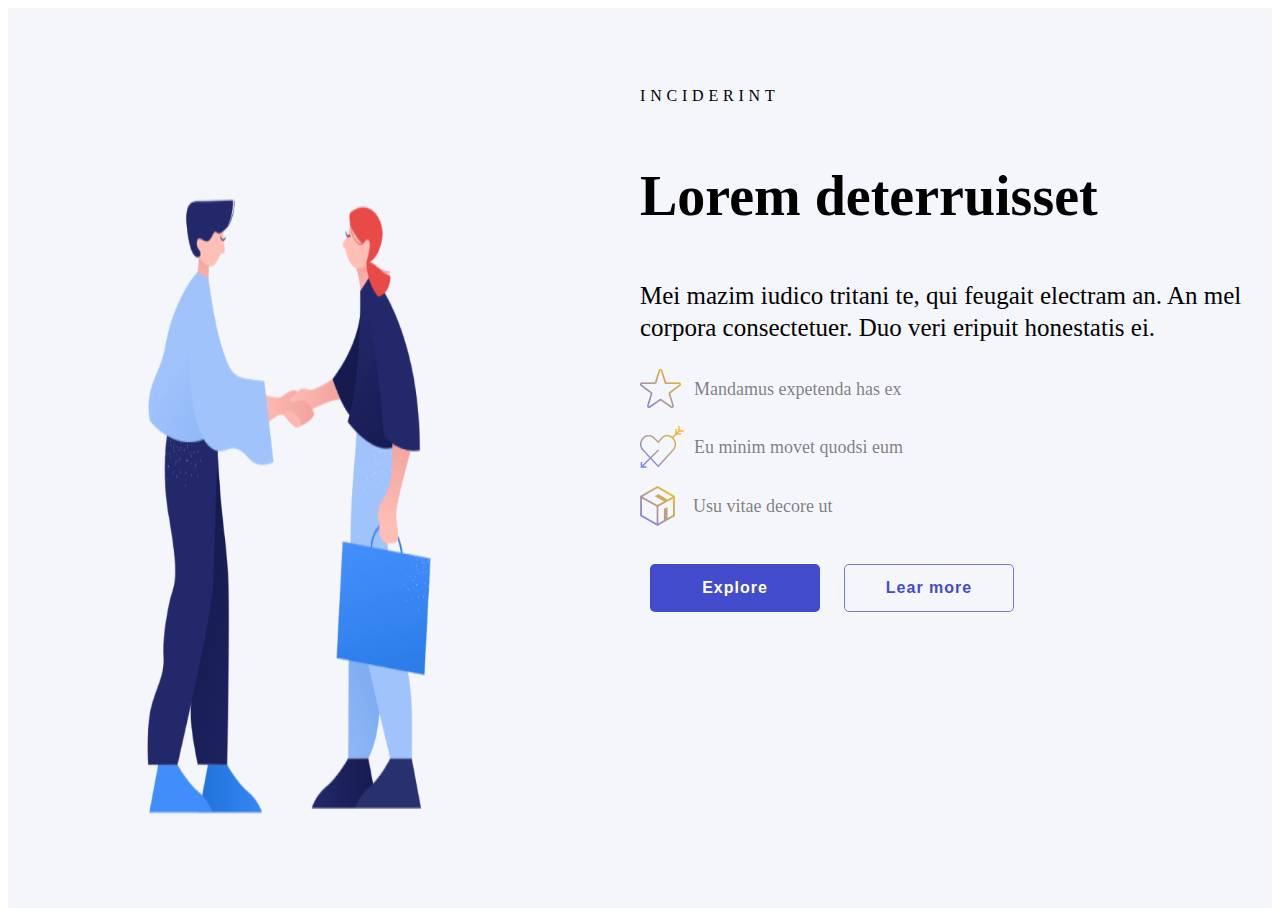
==== FIGMA/index.html @ 644adfbb "one" ====
<!DOCTYPE html>
<html lang="en">

<head>
  <meta charset="UTF-8">
  <meta name="viewport" content="width=device-width, initial-scale=1.0">
  <title>Document</title>
  <link rel="stylesheet" href="style.css">
</head>

<body>
  <div class="inci">
    <div>
         <img src="./photos/g.png" alt="">
    </div>
    <div>
      <p>INCIDERINT</p>
      <p>Lorem deterruisset</p>
      <p>Mei mazim iudico tritani te, qui feugait electram an. An mel corpora consectetuer. Duo veri eripuit honestatis ei.</p>
      <p ><img src="./photos/star.png" alt="">Mandamus expetenda has ex</p>
      <p><img src="./photos/heart.png" alt="">Eu minim movet quodsi eum</p>
      <p><img src="./photos/box.png" alt="">Usu vitae decore ut</p>
      <div>
        <button>Explore</button>
        <button>Lear more</button>
      </div>
    </div>
  </div>
</body>

</html>
---- FIGMA/style.css ----
.inci {
  background-color: rgb(245, 246, 252);
  display: flex;
  flex-direction: row;
}
.inci div:nth-child(1) {
  width: 100%;
  max-width: 900px;
  height: 100vh;
  grid-area: b1;
}
.inci div:nth-child(1) img {
  width: 100%;
  height: 100%;
}
.inci div:nth-child(2) {
  grid-area: b2;
  width: 100%;
  margin-top: 60px;
}
.inci div:nth-child(2) p:nth-child(1) {
  font-family: DM Sans;
  font-size: 16px;
  font-weight: 400;
  line-height: 24px;
  letter-spacing: 0.3em;
  text-align: left;
}
.inci div:nth-child(2) p:nth-child(2) {
  font-family: DM Serif Display;
  font-size: 56px;
  font-weight: 550;
  line-height: 64px;
  letter-spacing: 0px;
  text-align: left;
  max-width: 460px;
  height: 60px;
  white-space: nowrap;
  overflow: hidden;
}
.inci div:nth-child(2) p:nth-child(3) {
  font-family: DM Sans;
  font-size: 25px;
  font-weight: 450;
  line-height: 32px;
  letter-spacing: 0px;
  text-align: left;
  max-width: 620px;
  height: fit-content;
  top: 2105px;
  left: 735px;
}
.inci div:nth-child(2) p:nth-child(4) {
  font-family: DM Sans;
  font-size: 18px;
  font-weight: 400;
  line-height: 24px;
  letter-spacing: 0px;
  text-align: left;
  color: rgba(0, 0, 0, 0.5);
  display: flex;
  align-items: center;
}
.inci div:nth-child(2) p:nth-child(4) img {
  margin-right: 13px;
}
.inci div:nth-child(2) p:nth-child(5) {
  font-family: DM Sans;
  font-size: 18px;
  font-weight: 400;
  line-height: 24px;
  letter-spacing: 0px;
  text-align: left;
  color: rgba(0, 0, 0, 0.5);
  display: flex;
  align-items: center;
}
.inci div:nth-child(2) p:nth-child(5) img {
  margin-right: 10px;
}
.inci div:nth-child(2) p:nth-child(6) {
  font-family: DM Sans;
  font-size: 18px;
  font-weight: 400;
  line-height: 24px;
  letter-spacing: 0px;
  text-align: left;
  color: rgba(0, 0, 0, 0.5);
  display: flex;
  align-items: center;
}
.inci div:nth-child(2) p:nth-child(6) img {
  margin-right: 18px;
}
.inci div:nth-child(2) div {
  white-space: nowrap;
}
.inci div:nth-child(2) div button {
  width: 170px;
  height: 48px;
  font-size: medium;
  margin: 0 10px; /* Add some spacing between buttons */
}
.inci div:nth-child(2) div button:nth-child(1) {
  background-color: rgb(67, 76, 204);
  color: white;
  font-weight: bold;
  letter-spacing: 1px;
  border-radius: 5px;
  border: none;
  margin-top: 20px;
}
.inci div:nth-child(2) div button:nth-child(2) {
  color: rgb(67, 76, 204);
  border-radius: 5px;
  border: 1px solid rgb(119, 119, 236);
  margin-top: 20px;
  font-weight: bold;
  letter-spacing: 1px;
  border-radius: 5px;
  background-color: rgb(245, 246, 252);
}
@media all and (max-width: 740px) {
  .inci {
    flex-direction: column;
  }
  .inci div:nth-child(2) {
    width: 100%;
    margin-left: auto;
    margin-right: auto;
  }
  .inci div:nth-child(2) p:nth-child(2) {
    font-size: 30px;
    width: 100px;
    height: auto;
    overflow: visible;
    font-family: DM Serif Display;
    font-family: DM Serif Display;
    font-size: 40px;
    font-weight: 550;
    line-height: 48px;
    letter-spacing: 0px;
    text-align: left;
  }
  .inci div:nth-child(2) div button {
    font-size: 14px;
  }
  .inci div:nth-child(2) div button:nth-child(1), .inci div:nth-child(2) div button:nth-child(2) {
    width: 120px;
  }
}

/*# sourceMappingURL=style.css.map */
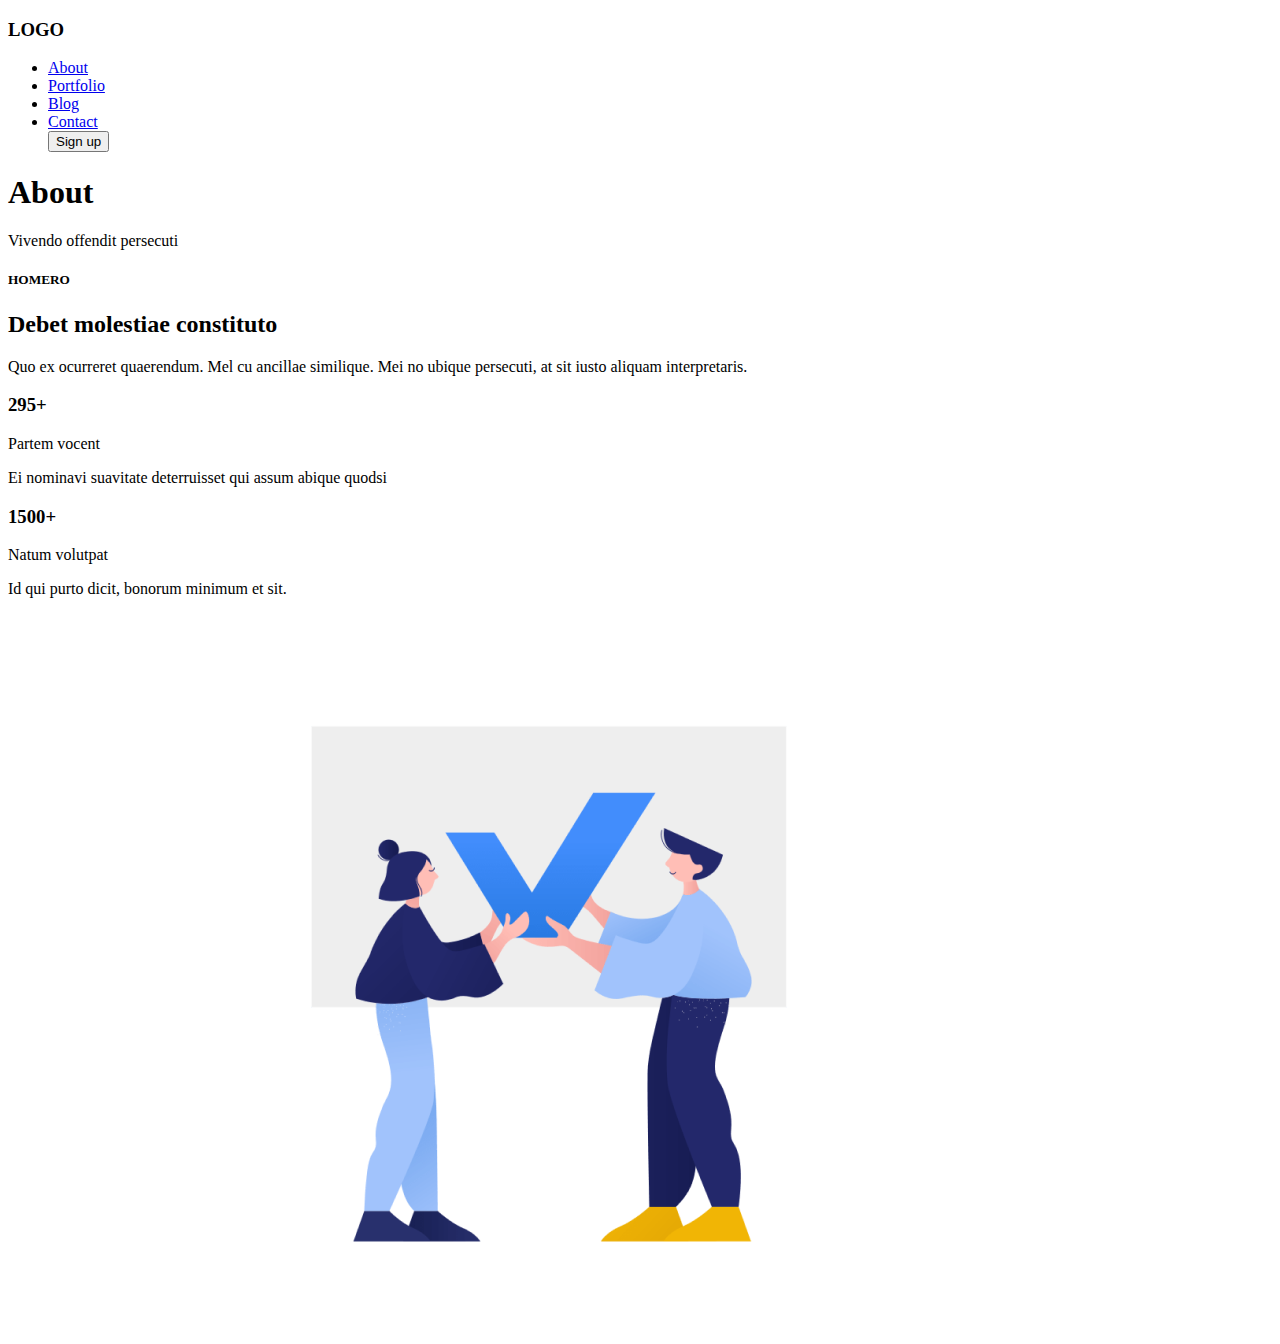
==== commit a5f367ca: "Merge branch 'main' into saurav" ====
--- a/FIGMA/index.html
+++ b/FIGMA/index.html
@@ -1,31 +1,64 @@
 <!DOCTYPE html>
 <html lang="en">
+<head>
+    <meta charset="UTF-8">
+    <meta name="viewport" content="width=device-width, initial-scale=1.0">
+    <link rel="stylesheet" href="style.css">
+    <title>Figma</title>
+</head>
+<body>
+    <header>
+        <nav>
+            <h3>LOGO</h3>
+            <ul>
+                <li><a href="#">About</a></li>
+                <li><a href="#">Portfolio</a></li>
+                <li><a href="#">Blog</a></li>
+                <li><a href="#">Contact</a></li>
+                <button>Sign up</button>
+            </ul>
+        </nav>
+        <div class="about">
+            <h1>About</h1>
+            <p>Vivendo offendit persecuti</p>
+        </div>
+    </header>
 
-<head>
-  <meta charset="UTF-8">
-  <meta name="viewport" content="width=device-width, initial-scale=1.0">
-  <title>Document</title>
-  <link rel="stylesheet" href="style.css">
-</head>
 
-<body>
-  <div class="inci">
-    <div>
-         <img src="./photos/g.png" alt="">
+    <div class="homero">
+        <div class="divone">
+            <h5>HOMERO</h5>
+            <h2>Debet molestiae 
+                constituto </h2>
+            <div>
+                <p>Quo ex ocurreret quaerendum. Mel cu ancillae similique. Mei no ubique persecuti, at sit iusto aliquam interpretaris.</p>
+            </div>
+                
+            <div class="partem">
+                <div>
+                    <h3>295+</h3>
+                    <p>Partem vocent</p>
+                    <p>Ei nominavi suavitate deterruisset 
+                        qui assum abique quodsi</p>
+                </div>
+    
+                <div>
+                    <h3>1500+</h3>
+                    <p>Natum volutpat</p>
+                    <p>Id qui purto dicit, bonorum 
+                        minimum et sit.</p>
+                </div>
+            </div>
+            
+            
+        </div>
+
+
+        <div class="divtwo">
+            <img src="pic1.png" alt="share thoughts img">
+        </div>
     </div>
-    <div>
-      <p>INCIDERINT</p>
-      <p>Lorem deterruisset</p>
-      <p>Mei mazim iudico tritani te, qui feugait electram an. An mel corpora consectetuer. Duo veri eripuit honestatis ei.</p>
-      <p ><img src="./photos/star.png" alt="">Mandamus expetenda has ex</p>
-      <p><img src="./photos/heart.png" alt="">Eu minim movet quodsi eum</p>
-      <p><img src="./photos/box.png" alt="">Usu vitae decore ut</p>
-      <div>
-        <button>Explore</button>
-        <button>Lear more</button>
-      </div>
-    </div>
-  </div>
+
+    
 </body>
-
 </html>--- a/FIGMA/style.css
+++ b/FIGMA/style.css
@@ -99,7 +99,11 @@
   width: 170px;
   height: 48px;
   font-size: medium;
-  margin: 0 10px; /* Add some spacing between buttons */
+  margin: 0 10px;
+  cursor: pointer;
+}
+.inci div:nth-child(2) div button:hover {
+  background-color: gray;
 }
 .inci div:nth-child(2) div button:nth-child(1) {
   background-color: rgb(67, 76, 204);
@@ -119,6 +123,11 @@
   letter-spacing: 1px;
   border-radius: 5px;
   background-color: rgb(245, 246, 252);
+  transition: background-color 0.5s, transition 0.9s;
+}
+.inci div:nth-child(2) div button:hover {
+  background-color: rgb(206, 204, 204);
+  transform: scale(1.06);
 }
 @media all and (max-width: 740px) {
   .inci {
@@ -150,4 +159,140 @@
   }
 }
 
+.simili {
+  width: 100%;
+  height: auto;
+  margin: auto;
+  display: grid;
+  justify-content: space-evenly;
+  background-color: rgb(67, 76, 204);
+  grid-template-areas: ". b1 b1 ." "b2 b3 b4 b5";
+}
+.simili div:nth-child(1) {
+  margin-top: 20px;
+  grid-area: b1;
+  margin-bottom: 40px;
+}
+.simili div:nth-child(1) p:nth-child(1) {
+  font-family: DM Serif Display;
+  font-size: 56px;
+  font-weight: 600;
+  line-height: 64px;
+  letter-spacing: 0px;
+  text-align: center;
+  color: rgb(255, 255, 255);
+}
+.simili div:nth-child(1) p:nth-child(2) {
+  font-family: DM Sans;
+  font-size: 20px;
+  font-weight: 400;
+  line-height: 32px;
+  letter-spacing: 0px;
+  text-align: center;
+  color: rgb(255, 255, 255);
+}
+.simili div:nth-child(2) {
+  grid-area: b2;
+  margin-left: 60px;
+  margin-top: 30px;
+  margin-bottom: 40px;
+}
+.simili div:nth-child(2) p:nth-child(1) {
+  font-family: DM Serif Display;
+  font-size: 72px;
+  font-weight: 600;
+  line-height: 80px;
+  letter-spacing: 0px;
+  margin: 0px;
+  color: rgb(255, 255, 255);
+}
+.simili div:nth-child(2) p:nth-child(2) {
+  font-family: DM Sans;
+  font-size: 17px;
+  font-weight: 400;
+  line-height: 24px;
+  letter-spacing: 0px;
+  margin: 0px;
+  color: rgba(255, 255, 255, 0.5);
+}
+.simili div:nth-child(3) {
+  grid-area: b3;
+  margin-left: 60px;
+  margin-top: 30px;
+}
+.simili div:nth-child(3) p:nth-child(1) {
+  font-family: DM Serif Display;
+  font-size: 72px;
+  font-weight: 600;
+  line-height: 80px;
+  letter-spacing: 0px;
+  margin: 0px;
+  color: rgb(255, 255, 255);
+}
+.simili div:nth-child(3) p:nth-child(2) {
+  font-family: DM Sans;
+  font-size: 17px;
+  font-weight: 400;
+  line-height: 24px;
+  letter-spacing: 0px;
+  margin: 0px;
+  color: rgba(255, 255, 255, 0.5);
+}
+.simili div:nth-child(4) {
+  grid-area: b4;
+  margin-top: 30px;
+}
+.simili div:nth-child(4) p:nth-child(1) {
+  font-family: DM Serif Display;
+  font-size: 72px;
+  font-weight: 600;
+  line-height: 80px;
+  letter-spacing: 0px;
+  margin: 0px;
+  color: rgb(255, 255, 255);
+}
+.simili div:nth-child(4) p:nth-child(2) {
+  font-family: DM Sans;
+  font-size: 17px;
+  font-weight: 400;
+  line-height: 24px;
+  letter-spacing: 0px;
+  margin: 0px;
+  color: rgba(255, 255, 255, 0.5);
+}
+.simili div:nth-child(5) {
+  grid-area: b5;
+  margin-top: 30px;
+}
+.simili div:nth-child(5) p:nth-child(1) {
+  font-family: DM Serif Display;
+  font-size: 72px;
+  font-weight: 600;
+  line-height: 80px;
+  letter-spacing: 0px;
+  margin: 0px;
+  color: rgb(255, 255, 255);
+}
+.simili div:nth-child(5) p:nth-child(2) {
+  font-family: DM Sans;
+  font-size: 17px;
+  font-weight: 400;
+  line-height: 24px;
+  letter-spacing: 0px;
+  margin: 0px;
+  color: rgba(255, 255, 255, 0.5);
+}
+
+@media all and (max-width: 720px) {
+  .simili {
+    margin-top: 100px;
+    grid-template-areas: "b1" "b2" "b3" "b4" "b5";
+    text-align: center;
+  }
+  .simili div {
+    margin-left: 0;
+    padding: 0;
+  }
+}
+
 /*# sourceMappingURL=style.css.map */
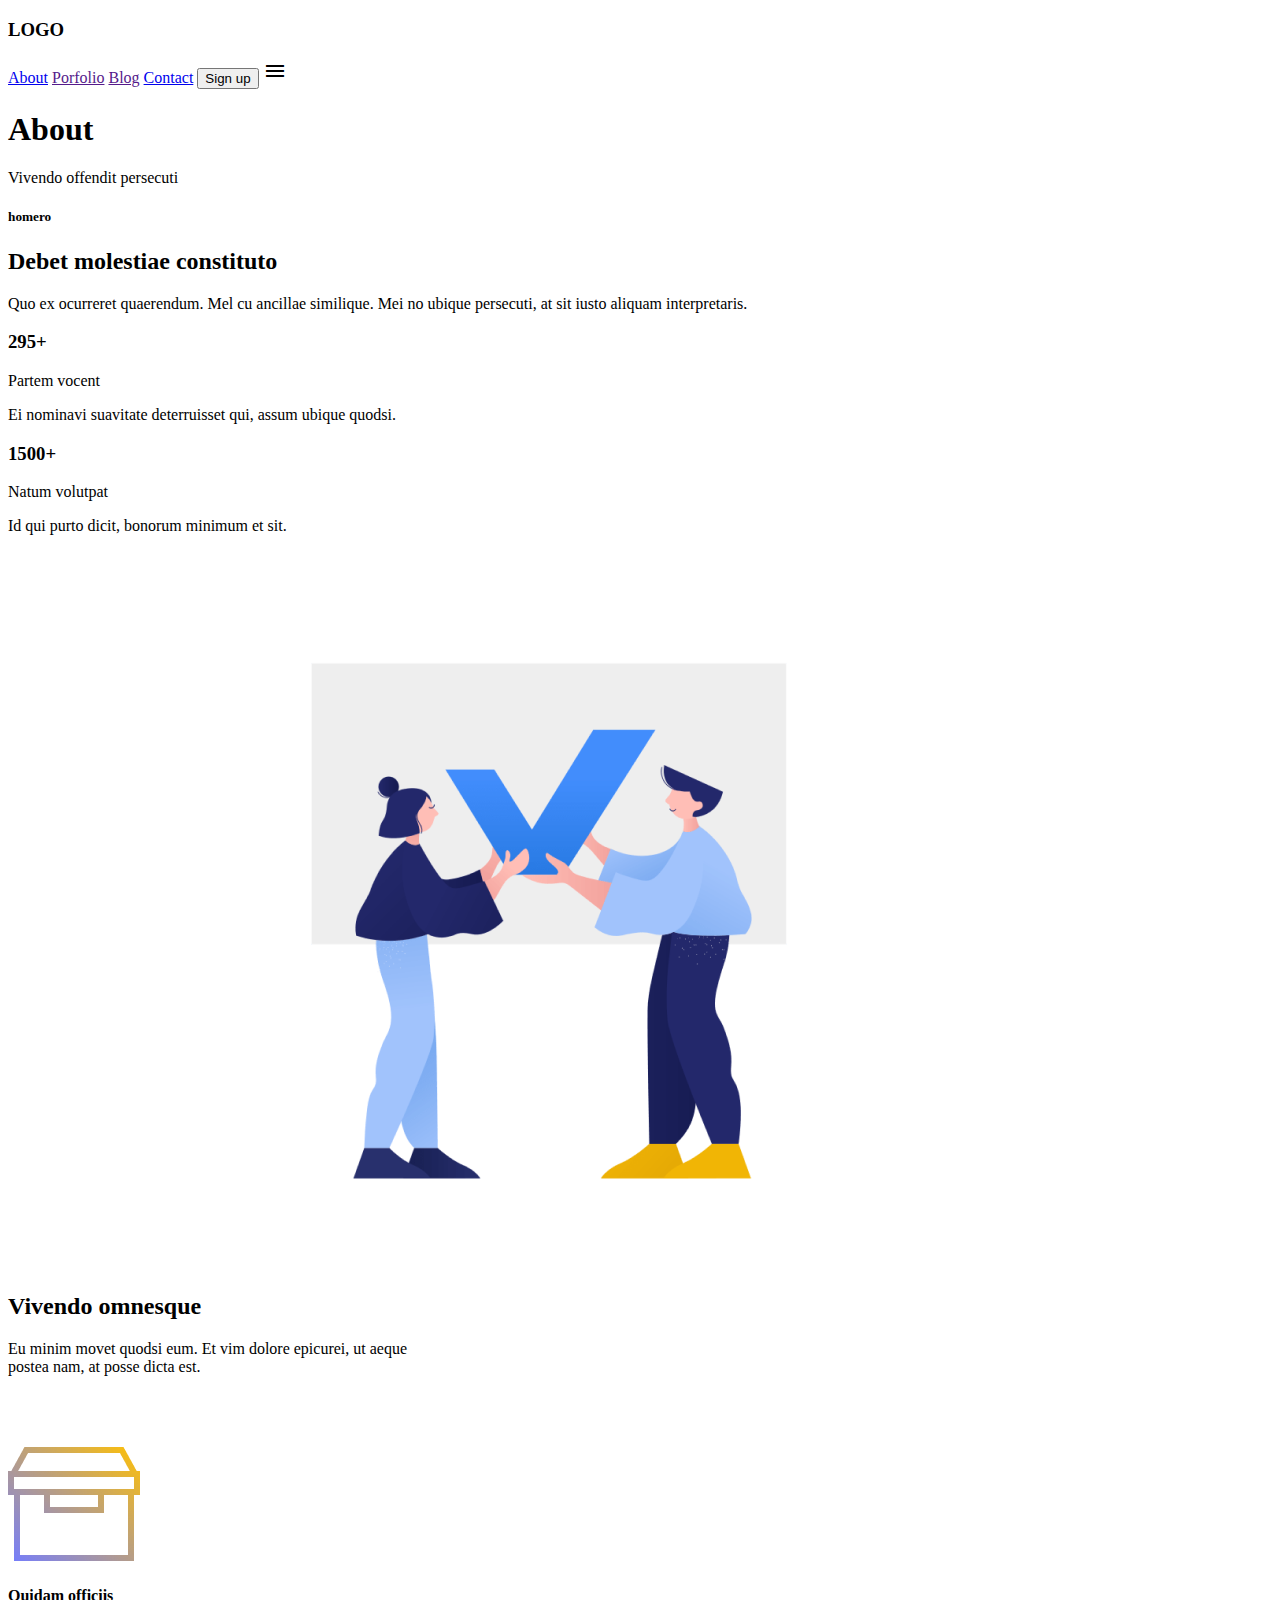
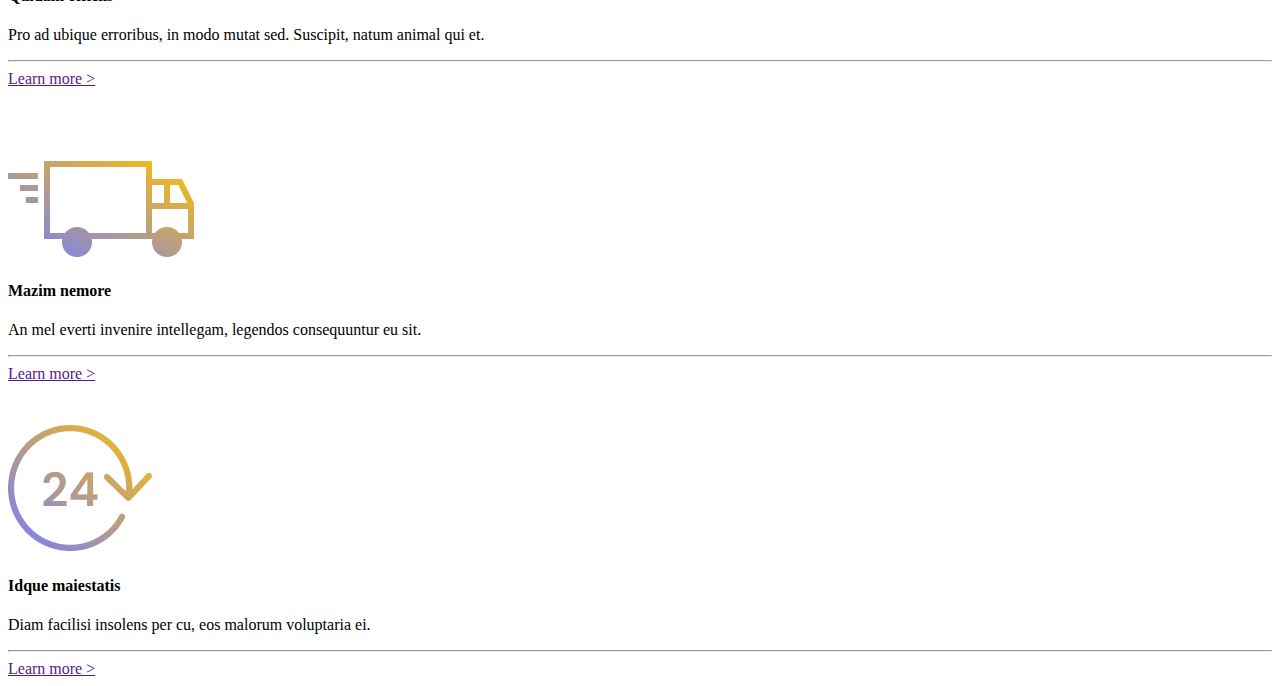
==== commit e540d6c0: "adding effects" ====
--- a/FIGMA/index.html
+++ b/FIGMA/index.html
@@ -3,62 +3,106 @@
 <head>
     <meta charset="UTF-8">
     <meta name="viewport" content="width=device-width, initial-scale=1.0">
-    <link rel="stylesheet" href="style.css">
-    <title>Figma</title>
-</head>
-<body>
-    <header>
-        <nav>
-            <h3>LOGO</h3>
-            <ul>
-                <li><a href="#">About</a></li>
-                <li><a href="#">Portfolio</a></li>
-                <li><a href="#">Blog</a></li>
-                <li><a href="#">Contact</a></li>
-                <button>Sign up</button>
-            </ul>
-        </nav>
-        <div class="about">
-            <h1>About</h1>
-            <p>Vivendo offendit persecuti</p>
-        </div>
-    </header>
+    <link rel="stylesheet" href="/Team_Digital_Galaxy/FIGMA/style/saurav/style.css">
 
 
-    <div class="homero">
-        <div class="divone">
-            <h5>HOMERO</h5>
-            <h2>Debet molestiae 
-                constituto </h2>
+    <link rel="preconnect" href="https://fonts.googleapis.com" />
+    <link rel="preconnect" href="https://fonts.gstatic.com" crossorigin />
+    <link
+      href="https://fonts.googleapis.com/css2?family=DM+Serif+Display&family=Montserrat:wght@400;500&family=Open+Sans&family=Pixelify+Sans&family=Poppins:ital@0;1&family=Roboto+Mono&display=swap"
+      rel="stylesheet"
+    />
+    <link
+      href="https://fonts.googleapis.com/css2?family=DM+Serif+Display&family=DM+Serif+Text&family=Pixelify+Sans&display=swap"
+      rel="stylesheet"
+    />
+    <link
+      href="https://fonts.googleapis.com/css2?family=DM+Sans:opsz@9..40&family=DM+Serif+Display&family=DM+Serif+Text&family=Pixelify+Sans&display=swap"
+      rel="stylesheet"
+    />
+    <link
+      href="https://fonts.googleapis.com/css2?family=Material+Symbols+Outlined:opsz,wght,FILL,GRAD@20..48,100..700,0..1,-50..200"
+      rel="stylesheet "
+    />
+    <link rel="icon" href="/Team_Digital_Galaxy/FIGMA/img/favicon2.jpg">
+    <title>TEAM DIGITAL GALAXY</title>
+</head>
+
+<body>
+    <nav>
+        <h3>LOGO</h3>
+        <div>
+          <a href="#">About</a>
+          <a href="">Porfolio</a>
+          <a href="">Blog</a>
+          <a href="./contact.html">Contact</a>
+          <button id="bttn">Sign up</button>
+          <span id="menu" class="material-symbols-outlined"> menu </span>
+        </div>
+      </nav>
+      <!-- About blue section -->
+      <div class="about">
+        <h1>About</h1>
+        <p>Vivendo offendit persecuti</p>
+      </div>
+      <!-- homero section -->
+      <div class="homero">
+        <div>
+          <h5>homero</h5>
+          <h2>Debet molestiae constituto</h2>
+          <p>
+            Quo ex ocurreret quaerendum. Mel cu ancillae similique. Mei no ubique
+            persecuti, at sit iusto aliquam interpretaris.
+          </p>
+          <div>
             <div>
-                <p>Quo ex ocurreret quaerendum. Mel cu ancillae similique. Mei no ubique persecuti, at sit iusto aliquam interpretaris.</p>
+              <h3>295+</h3>
+              <p>Partem vocent</p>
+              <p>Ei nominavi suavitate deterruisset qui, assum ubique quodsi.</p>
             </div>
-                
-            <div class="partem">
-                <div>
-                    <h3>295+</h3>
-                    <p>Partem vocent</p>
-                    <p>Ei nominavi suavitate deterruisset 
-                        qui assum abique quodsi</p>
-                </div>
-    
-                <div>
-                    <h3>1500+</h3>
-                    <p>Natum volutpat</p>
-                    <p>Id qui purto dicit, bonorum 
-                        minimum et sit.</p>
-                </div>
+            <div>
+              <h3>1500+</h3>
+              <p>Natum volutpat</p>
+              <p>Id qui purto dicit, bonorum minimum et sit.</p>
             </div>
-            
-            
+          </div>
         </div>
-
-
-        <div class="divtwo">
-            <img src="pic1.png" alt="share thoughts img">
+        <img src="./img/clip-done.png" alt="" />
+      </div>
+      <!-- Vivendo omnesque -->
+      <div class="vivendo">
+        <h2>Vivendo omnesque</h2>
+        <p>
+          Eu minim movet quodsi eum. Et vim dolore epicurei, ut aeque <br />
+          postea nam, at posse dicta est.
+        </p>
+      </div>
+      <div class="cont1">
+        <div>
+          <img style="margin-top: 55px" src="./img/Home.png" alt="" />
+          <h4>Quidam officiis</h4>
+          <p>
+            Pro ad ubique erroribus, in modo mutat sed. Suscipit, natum animal qui
+            et.
+          </p>
+          <hr />
+          <a href="">Learn more ></a>
         </div>
-    </div>
-
-    
+        <div>
+          <img style="margin-top: 73px" src="./img/truck.png" alt="" />
+          <h4>Mazim nemore</h4>
+          <p>An mel everti invenire intellegam, legendos consequuntur eu sit.</p>
+          <hr />
+          <a href="">Learn more ></a>
+        </div>
+        <div>
+          <img style="margin-top: 42px" src="./img/24.png" alt="" />
+          <h4>Idque maiestatis</h4>
+          <p>Diam facilisi insolens per cu, eos malorum voluptaria ei.</p>
+          <hr />
+          <a href="">Learn more ></a>
+        </div>
+      </div>
+      
 </body>
 </html>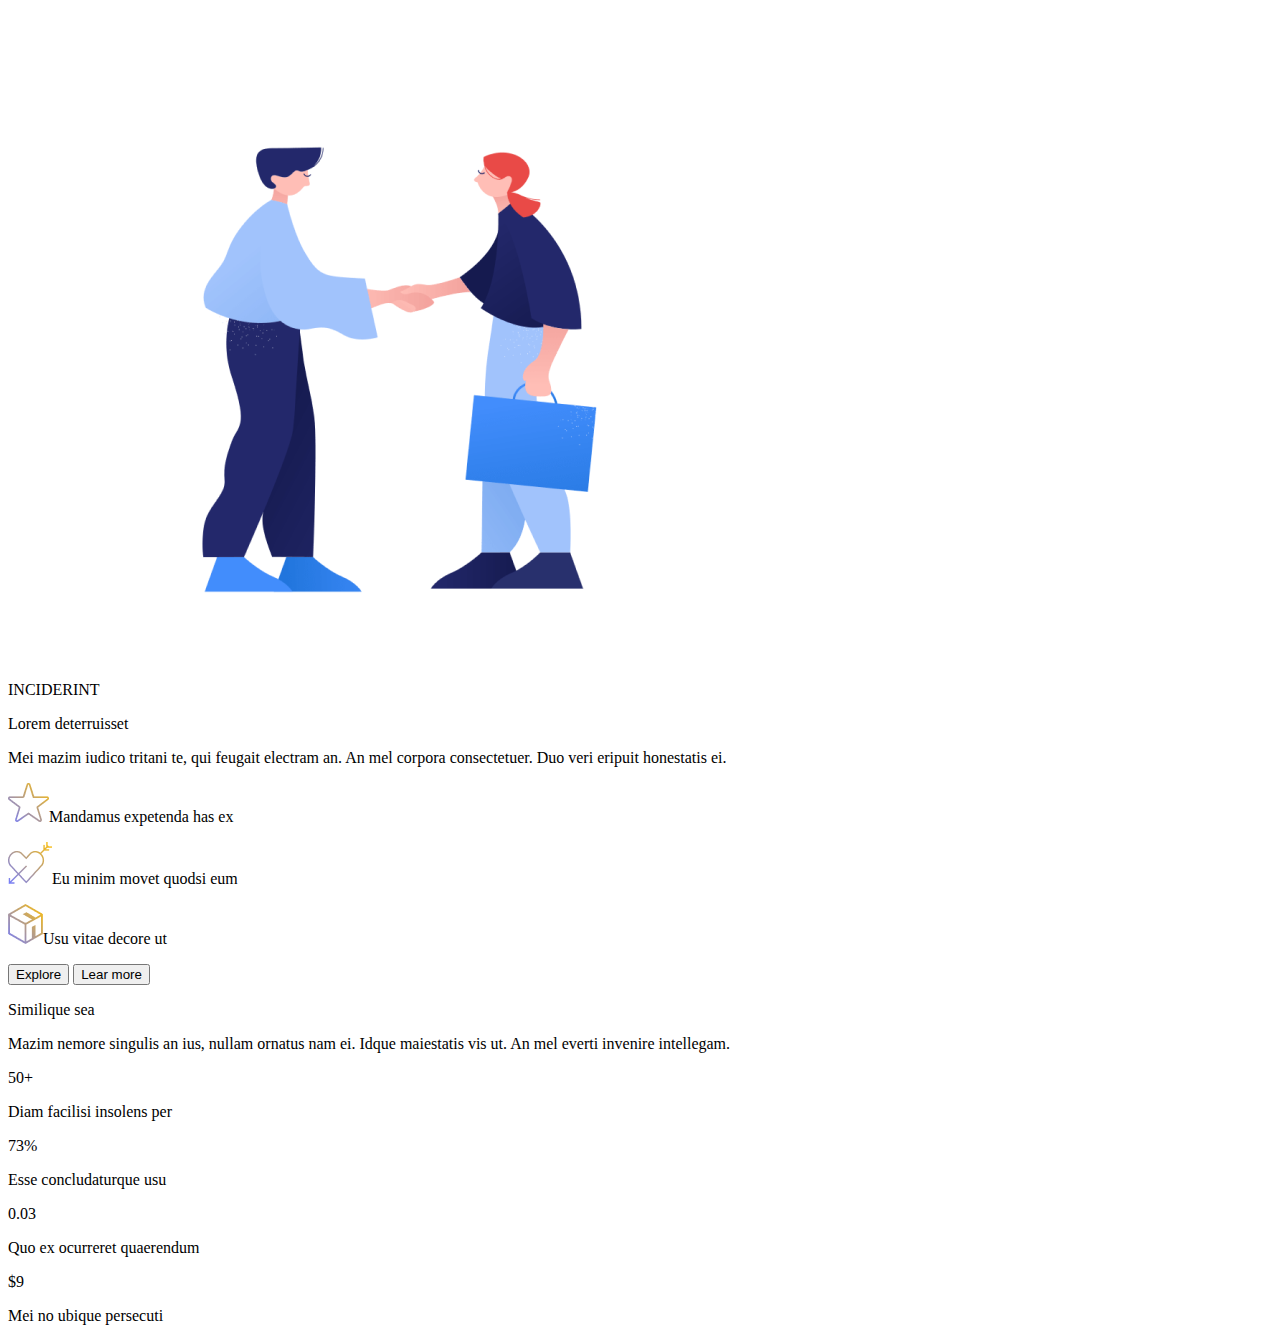
==== commit 0b5d4010: "figma" ====
--- a/FIGMA/index.html
+++ b/FIGMA/index.html
@@ -1,108 +1,55 @@
 <!DOCTYPE html>
 <html lang="en">
+
 <head>
-    <meta charset="UTF-8">
-    <meta name="viewport" content="width=device-width, initial-scale=1.0">
-    <link rel="stylesheet" href="/Team_Digital_Galaxy/FIGMA/style/saurav/style.css">
-
-
-    <link rel="preconnect" href="https://fonts.googleapis.com" />
-    <link rel="preconnect" href="https://fonts.gstatic.com" crossorigin />
-    <link
-      href="https://fonts.googleapis.com/css2?family=DM+Serif+Display&family=Montserrat:wght@400;500&family=Open+Sans&family=Pixelify+Sans&family=Poppins:ital@0;1&family=Roboto+Mono&display=swap"
-      rel="stylesheet"
-    />
-    <link
-      href="https://fonts.googleapis.com/css2?family=DM+Serif+Display&family=DM+Serif+Text&family=Pixelify+Sans&display=swap"
-      rel="stylesheet"
-    />
-    <link
-      href="https://fonts.googleapis.com/css2?family=DM+Sans:opsz@9..40&family=DM+Serif+Display&family=DM+Serif+Text&family=Pixelify+Sans&display=swap"
-      rel="stylesheet"
-    />
-    <link
-      href="https://fonts.googleapis.com/css2?family=Material+Symbols+Outlined:opsz,wght,FILL,GRAD@20..48,100..700,0..1,-50..200"
-      rel="stylesheet "
-    />
-    <link rel="icon" href="/Team_Digital_Galaxy/FIGMA/img/favicon2.jpg">
-    <title>TEAM DIGITAL GALAXY</title>
+  <meta charset="UTF-8">
+  <meta name="viewport" content="width=device-width, initial-scale=1.0">
+  <title>Document</title>
+  <link rel="stylesheet" href="/Team_Digital_Galaxy/FIGMA/style/gulshaba/style.css">
 </head>
 
 <body>
-    <nav>
-        <h3>LOGO</h3>
-        <div>
-          <a href="#">About</a>
-          <a href="">Porfolio</a>
-          <a href="">Blog</a>
-          <a href="./contact.html">Contact</a>
-          <button id="bttn">Sign up</button>
-          <span id="menu" class="material-symbols-outlined"> menu </span>
-        </div>
-      </nav>
-      <!-- About blue section -->
-      <div class="about">
-        <h1>About</h1>
-        <p>Vivendo offendit persecuti</p>
+  <div class="inci">
+    <div>
+      <img src="./photos/g.png" alt="">
+    </div>
+    <div>
+      <p>INCIDERINT</p>
+      <p>Lorem deterruisset</p>
+      <p>Mei mazim iudico tritani te, qui feugait electram an. An mel corpora consectetuer. Duo veri eripuit honestatis
+        ei.</p>
+      <p><img src="./photos/star.png" alt="">Mandamus expetenda has ex</p>
+      <p><img src="./photos/heart.png" alt="">Eu minim movet quodsi eum</p>
+      <p><img src="./photos/box.png" alt="">Usu vitae decore ut</p>
+      <div>
+        <button>Explore</button>
+        <button>Lear more</button>
       </div>
-      <!-- homero section -->
-      <div class="homero">
-        <div>
-          <h5>homero</h5>
-          <h2>Debet molestiae constituto</h2>
-          <p>
-            Quo ex ocurreret quaerendum. Mel cu ancillae similique. Mei no ubique
-            persecuti, at sit iusto aliquam interpretaris.
-          </p>
-          <div>
-            <div>
-              <h3>295+</h3>
-              <p>Partem vocent</p>
-              <p>Ei nominavi suavitate deterruisset qui, assum ubique quodsi.</p>
-            </div>
-            <div>
-              <h3>1500+</h3>
-              <p>Natum volutpat</p>
-              <p>Id qui purto dicit, bonorum minimum et sit.</p>
-            </div>
-          </div>
-        </div>
-        <img src="./img/clip-done.png" alt="" />
-      </div>
-      <!-- Vivendo omnesque -->
-      <div class="vivendo">
-        <h2>Vivendo omnesque</h2>
-        <p>
-          Eu minim movet quodsi eum. Et vim dolore epicurei, ut aeque <br />
-          postea nam, at posse dicta est.
-        </p>
-      </div>
-      <div class="cont1">
-        <div>
-          <img style="margin-top: 55px" src="./img/Home.png" alt="" />
-          <h4>Quidam officiis</h4>
-          <p>
-            Pro ad ubique erroribus, in modo mutat sed. Suscipit, natum animal qui
-            et.
-          </p>
-          <hr />
-          <a href="">Learn more ></a>
-        </div>
-        <div>
-          <img style="margin-top: 73px" src="./img/truck.png" alt="" />
-          <h4>Mazim nemore</h4>
-          <p>An mel everti invenire intellegam, legendos consequuntur eu sit.</p>
-          <hr />
-          <a href="">Learn more ></a>
-        </div>
-        <div>
-          <img style="margin-top: 42px" src="./img/24.png" alt="" />
-          <h4>Idque maiestatis</h4>
-          <p>Diam facilisi insolens per cu, eos malorum voluptaria ei.</p>
-          <hr />
-          <a href="">Learn more ></a>
-        </div>
-      </div>
-      
+    </div>
+  </div>
+  
+  <div class="simili">
+    <div>
+      <p>Similique sea</p>
+      <p>Mazim nemore singulis an ius, nullam ornatus nam ei. Idque maiestatis vis ut. An mel everti invenire intellegam.</p>
+    </div>
+    <div>
+      <p>50+</p>
+      <p>Diam facilisi insolens per</p>
+    </div>
+    <div>
+      <p>73%</p>
+      <p>Esse concludaturque usu</p>
+    </div>
+    <div>
+      <p>0.03</p>
+      <p>Quo ex ocurreret quaerendum</p>
+    </div>
+    <div>
+      <p>$9</p>
+      <p>Mei no ubique persecuti</p>
+    </div>
+  </div>
 </body>
+
 </html>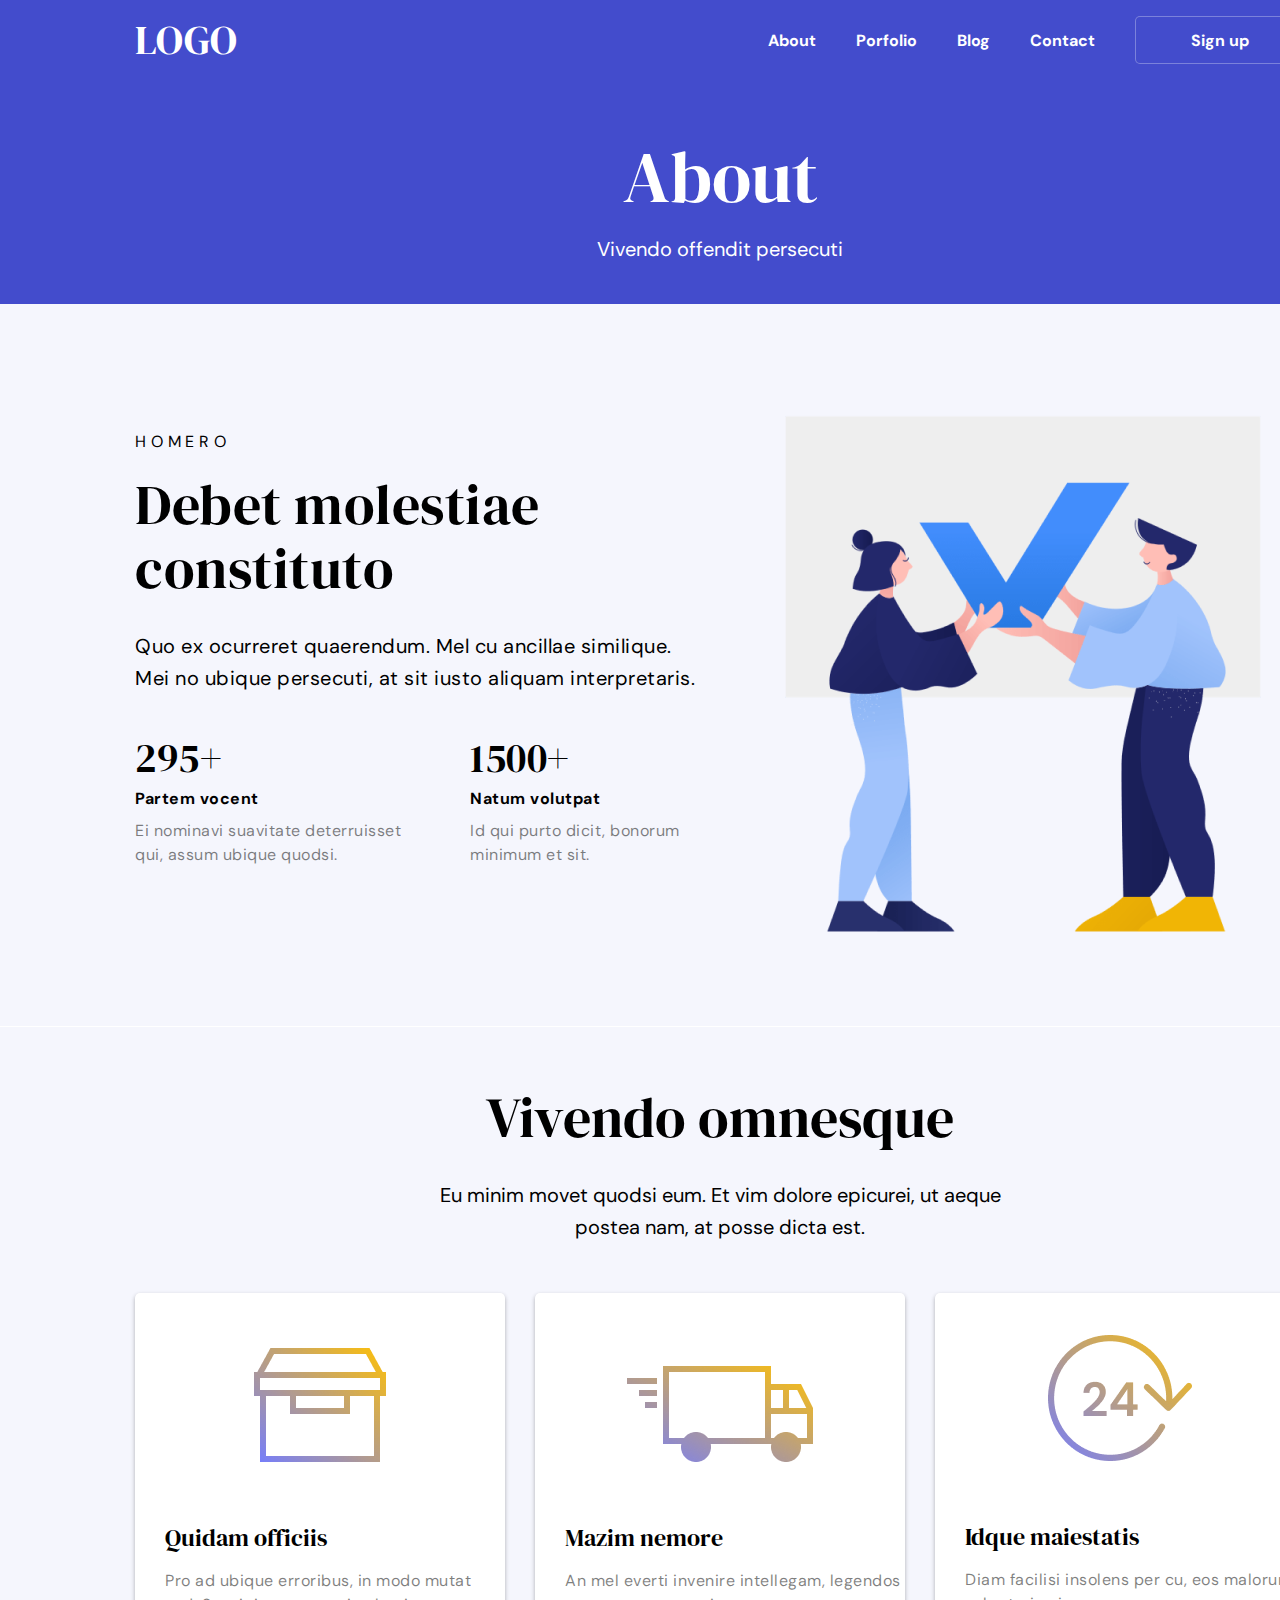
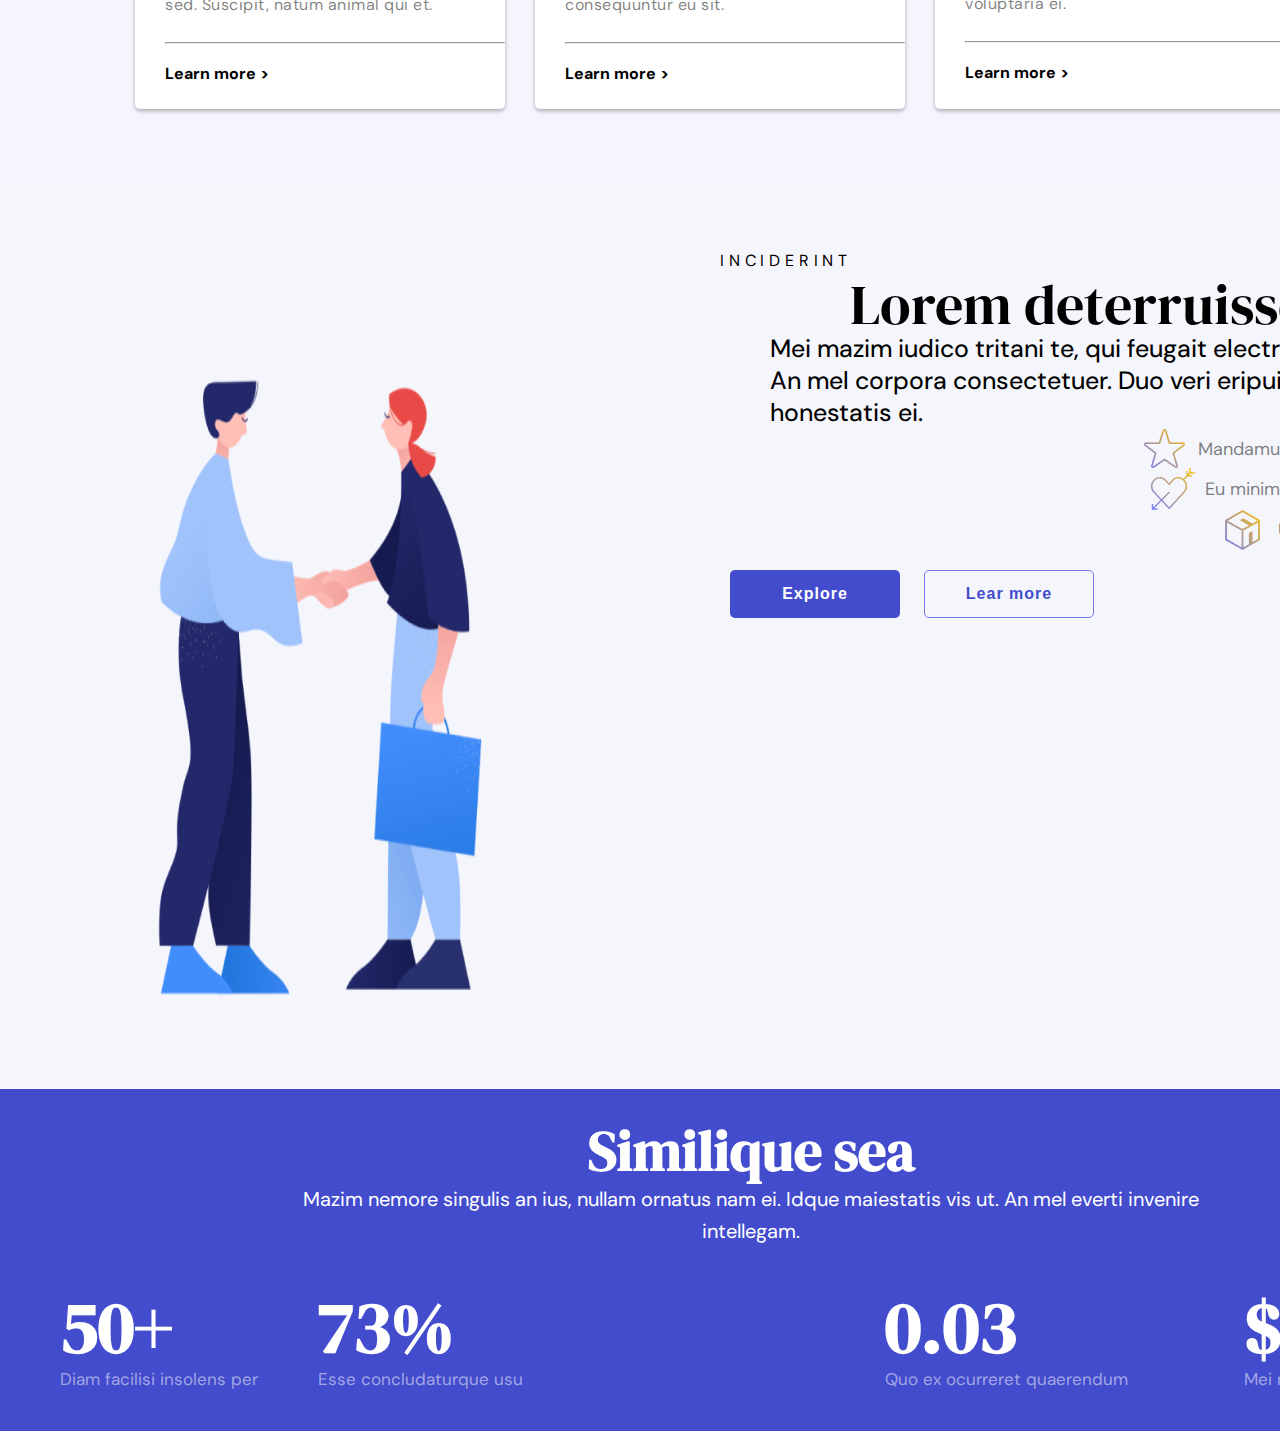
==== commit 53672b8c: "css link" ====
--- a/FIGMA/index.html
+++ b/FIGMA/index.html
@@ -2,13 +2,113 @@
 <html lang="en">
 
 <head>
-  <meta charset="UTF-8">
-  <meta name="viewport" content="width=device-width, initial-scale=1.0">
-  <title>Document</title>
-  <link rel="stylesheet" href="/Team_Digital_Galaxy/FIGMA/style/gulshaba/style.css">
+    <meta charset="UTF-8">
+    <meta name="viewport" content="width=device-width, initial-scale=1.0">
+    <link rel="stylesheet" href="/Team_Digital_Galaxy/FIGMA/style/saurav/style.css">
+
+
+    <link rel="preconnect" href="https://fonts.googleapis.com" />
+    <link rel="preconnect" href="https://fonts.gstatic.com" crossorigin />
+    <link
+      href="https://fonts.googleapis.com/css2?family=DM+Serif+Display&family=Montserrat:wght@400;500&family=Open+Sans&family=Pixelify+Sans&family=Poppins:ital@0;1&family=Roboto+Mono&display=swap"
+      rel="stylesheet"
+    />
+    <link
+      href="https://fonts.googleapis.com/css2?family=DM+Serif+Display&family=DM+Serif+Text&family=Pixelify+Sans&display=swap"
+      rel="stylesheet"
+    />
+    <link
+      href="https://fonts.googleapis.com/css2?family=DM+Sans:opsz@9..40&family=DM+Serif+Display&family=DM+Serif+Text&family=Pixelify+Sans&display=swap"
+      rel="stylesheet"
+    />
+    <link
+      href="https://fonts.googleapis.com/css2?family=Material+Symbols+Outlined:opsz,wght,FILL,GRAD@20..48,100..700,0..1,-50..200"
+      rel="stylesheet "
+    />
+    <link rel="icon" href="/Team_Digital_Galaxy/FIGMA/img/favicon2.jpg">
+  
+  <link rel="stylesheet" href="/FIGMA/style/gulshaba/style.css">
+  <link rel="stylesheet" href="/FIGMA/style/saurav/style.css">
+
+    <title>TEAM DIGITAL GALAXY</title>
 </head>
 
 <body>
+    <nav>
+        <h3>LOGO</h3>
+        <div>
+          <a href="#">About</a>
+          <a href="">Porfolio</a>
+          <a href="">Blog</a>
+          <a href="./contact.html">Contact</a>
+          <button id="bttn">Sign up</button>
+          <span id="menu" class="material-symbols-outlined"> menu </span>
+        </div>
+      </nav>
+      <!-- About blue section -->
+      <div class="about">
+        <h1>About</h1>
+        <p>Vivendo offendit persecuti</p>
+      </div>
+      <!-- homero section -->
+      <div class="homero">
+        <div>
+          <h5>homero</h5>
+          <h2>Debet molestiae constituto</h2>
+          <p>
+            Quo ex ocurreret quaerendum. Mel cu ancillae similique. Mei no ubique
+            persecuti, at sit iusto aliquam interpretaris.
+          </p>
+          <div>
+            <div>
+              <h3>295+</h3>
+              <p>Partem vocent</p>
+              <p>Ei nominavi suavitate deterruisset qui, assum ubique quodsi.</p>
+            </div>
+            <div>
+              <h3>1500+</h3>
+              <p>Natum volutpat</p>
+              <p>Id qui purto dicit, bonorum minimum et sit.</p>
+            </div>
+          </div>
+        </div>
+        <img src="./img/clip-done.png" alt="" />
+      </div>
+      <!-- Vivendo omnesque -->
+      <div class="vivendo">
+        <h2>Vivendo omnesque</h2>
+        <p>
+          Eu minim movet quodsi eum. Et vim dolore epicurei, ut aeque <br />
+          postea nam, at posse dicta est.
+        </p>
+      </div>
+      <div class="cont1">
+        <div>
+          <img style="margin-top: 55px" src="./img/Home.png" alt="" />
+          <h4>Quidam officiis</h4>
+          <p>
+            Pro ad ubique erroribus, in modo mutat sed. Suscipit, natum animal qui
+            et.
+          </p>
+          <hr />
+          <a href="">Learn more ></a>
+        </div>
+        <div>
+          <img style="margin-top: 73px" src="./img/truck.png" alt="" />
+          <h4>Mazim nemore</h4>
+          <p>An mel everti invenire intellegam, legendos consequuntur eu sit.</p>
+          <hr />
+          <a href="">Learn more ></a>
+        </div>
+        <div>
+          <img style="margin-top: 42px" src="./img/24.png" alt="" />
+          <h4>Idque maiestatis</h4>
+          <p>Diam facilisi insolens per cu, eos malorum voluptaria ei.</p>
+          <hr />
+          <a href="">Learn more ></a>
+        </div>
+      </div>
+<!--   gulshaba section start -->
   <div class="inci">
     <div>
       <img src="./photos/g.png" alt="">
@@ -50,6 +150,7 @@
       <p>Mei no ubique persecuti</p>
     </div>
   </div>
+      
 </body>
 
 </html>--- a/FIGMA/style/gulshaba/style.css
+++ b/FIGMA/style/gulshaba/style.css
@@ -0,0 +1,308 @@
+body {
+  margin: auto;
+  padding: 0px;
+}
+
+.inci {
+  background-color: rgb(245, 246, 252);
+  display: flex;
+  flex-direction: row;
+  width: 1440px;
+  margin: auto;
+}
+.inci div:nth-child(1) {
+  width: 100%;
+  max-width: 900px;
+  height: 100vh;
+  grid-area: b1;
+}
+.inci div:nth-child(1) img {
+  width: 100%;
+  height: 100%;
+}
+.inci div:nth-child(2) {
+  grid-area: b2;
+  width: 100%;
+  margin-top: 60px;
+}
+.inci div:nth-child(2) p:nth-child(1) {
+  font-family: DM Sans;
+  font-size: 16px;
+  font-weight: 400;
+  line-height: 24px;
+  letter-spacing: 0.3em;
+  text-align: left;
+}
+.inci div:nth-child(2) p:nth-child(2) {
+  font-family: DM Serif Display;
+  font-size: 56px;
+  font-weight: 550;
+  line-height: 64px;
+  letter-spacing: 0px;
+  text-align: left;
+  max-width: 460px;
+  height: 60px;
+  white-space: nowrap;
+  overflow: hidden;
+}
+.inci div:nth-child(2) p:nth-child(3) {
+  font-family: DM Sans;
+  font-size: 25px;
+  font-weight: 450;
+  line-height: 32px;
+  letter-spacing: 0px;
+  text-align: left;
+  max-width: 620px;
+  height: fit-content;
+  top: 2105px;
+  left: 735px;
+}
+.inci div:nth-child(2) p:nth-child(4) {
+  font-family: DM Sans;
+  font-size: 18px;
+  font-weight: 400;
+  line-height: 24px;
+  letter-spacing: 0px;
+  text-align: left;
+  color: rgba(0, 0, 0, 0.5);
+  display: flex;
+  align-items: center;
+}
+.inci div:nth-child(2) p:nth-child(4) img {
+  margin-right: 13px;
+}
+.inci div:nth-child(2) p:nth-child(5) {
+  font-family: DM Sans;
+  font-size: 18px;
+  font-weight: 400;
+  line-height: 24px;
+  letter-spacing: 0px;
+  text-align: left;
+  color: rgba(0, 0, 0, 0.5);
+  display: flex;
+  align-items: center;
+}
+.inci div:nth-child(2) p:nth-child(5) img {
+  margin-right: 10px;
+}
+.inci div:nth-child(2) p:nth-child(6) {
+  font-family: DM Sans;
+  font-size: 18px;
+  font-weight: 400;
+  line-height: 24px;
+  letter-spacing: 0px;
+  text-align: left;
+  color: rgba(0, 0, 0, 0.5);
+  display: flex;
+  align-items: center;
+}
+.inci div:nth-child(2) p:nth-child(6) img {
+  margin-right: 18px;
+}
+.inci div:nth-child(2) div {
+  white-space: nowrap;
+}
+.inci div:nth-child(2) div button {
+  width: 170px;
+  height: 48px;
+  font-size: medium;
+  margin: 0 10px;
+  margin-bottom: 100px;
+  /* Add some spacing between buttons */
+}
+.inci div:nth-child(2) div button:nth-child(1) {
+  background-color: rgb(67, 76, 204);
+  color: white;
+  font-weight: bold;
+  letter-spacing: 1px;
+  border-radius: 5px;
+  border: none;
+  margin-top: 20px;
+}
+.inci div:nth-child(2) div button:nth-child(2) {
+  color: rgb(67, 76, 204);
+  border-radius: 5px;
+  border: 1px solid rgb(119, 119, 236);
+  margin-top: 20px;
+  font-weight: bold;
+  letter-spacing: 1px;
+  border-radius: 5px;
+  background-color: rgb(245, 246, 252);
+}
+@media all and (max-width: 740px) {
+  .inci {
+    flex-direction: column;
+  }
+  .inci .inci {
+    width: 375px;
+  }
+  .inci div:nth-child(2) {
+    width: 100%;
+    margin-left: auto;
+    margin-right: auto;
+  }
+  .inci div:nth-child(2) p:nth-child(2) {
+    font-size: 30px;
+    width: 100px;
+    height: auto;
+    overflow: visible;
+    font-family: DM Serif Display;
+    font-family: DM Serif Display;
+    font-size: 40px;
+    font-weight: 550;
+    line-height: 48px;
+    letter-spacing: 0px;
+    text-align: left;
+  }
+  .inci div:nth-child(2) div button {
+    font-size: 14px;
+    margin-bottom: 20px;
+  }
+  .inci div:nth-child(2) div button:nth-child(1), .inci div:nth-child(2) div button:nth-child(2) {
+    width: 120px;
+  }
+}
+
+.simili {
+  width: 1440px;
+  height: auto;
+  top: 2608px;
+  margin: auto;
+  display: grid;
+  justify-content: space-evenly;
+  background-color: rgb(67, 76, 204);
+  grid-template-areas: ". b1 b1 ." "b2 b3 b4 b5";
+}
+.simili div:nth-child(1) {
+  margin-top: 30px;
+  grid-area: b1;
+  margin-bottom: 40px;
+}
+.simili div:nth-child(1) p:nth-child(1) {
+  font-family: DM Serif Display;
+  font-size: 56px;
+  font-weight: 600;
+  line-height: 64px;
+  letter-spacing: 0px;
+  text-align: center;
+  color: rgb(255, 255, 255);
+}
+.simili div:nth-child(1) p:nth-child(2) {
+  font-family: DM Sans;
+  font-size: 20px;
+  font-weight: 400;
+  line-height: 32px;
+  letter-spacing: 0px;
+  text-align: center;
+  color: rgb(255, 255, 255);
+}
+.simili div:nth-child(2) {
+  grid-area: b2;
+  margin-left: 60px;
+  margin-top: 0px;
+  margin-bottom: 40px;
+}
+.simili div:nth-child(2) p:nth-child(1) {
+  font-family: DM Serif Display;
+  font-size: 72px;
+  font-weight: 600;
+  line-height: 80px;
+  letter-spacing: 0px;
+  margin: 0px;
+  color: rgb(255, 255, 255);
+}
+.simili div:nth-child(2) p:nth-child(2) {
+  font-family: DM Sans;
+  font-size: 17px;
+  font-weight: 400;
+  line-height: 24px;
+  letter-spacing: 0px;
+  margin: 0px;
+  color: rgba(255, 255, 255, 0.5);
+}
+.simili div:nth-child(3) {
+  grid-area: b3;
+  margin-left: 60px;
+  margin-top: 0px;
+}
+.simili div:nth-child(3) p:nth-child(1) {
+  font-family: DM Serif Display;
+  font-size: 72px;
+  font-weight: 600;
+  line-height: 80px;
+  letter-spacing: 0px;
+  margin: 0px;
+  color: rgb(255, 255, 255);
+}
+.simili div:nth-child(3) p:nth-child(2) {
+  font-family: DM Sans;
+  font-size: 17px;
+  font-weight: 400;
+  line-height: 24px;
+  letter-spacing: 0px;
+  margin: 0px;
+  color: rgba(255, 255, 255, 0.5);
+}
+.simili div:nth-child(4) {
+  grid-area: b4;
+  margin-top: 0px;
+}
+.simili div:nth-child(4) p:nth-child(1) {
+  font-family: DM Serif Display;
+  font-size: 72px;
+  font-weight: 600;
+  line-height: 80px;
+  letter-spacing: 0px;
+  margin: 0px;
+  color: rgb(255, 255, 255);
+}
+.simili div:nth-child(4) p:nth-child(2) {
+  font-family: DM Sans;
+  font-size: 17px;
+  font-weight: 400;
+  line-height: 24px;
+  letter-spacing: 0px;
+  margin: 0px;
+  color: rgba(255, 255, 255, 0.5);
+}
+.simili div:nth-child(5) {
+  grid-area: b5;
+  margin-top: 0px;
+}
+.simili div:nth-child(5) p:nth-child(1) {
+  font-family: DM Serif Display;
+  font-size: 72px;
+  font-weight: 600;
+  line-height: 80px;
+  letter-spacing: 0px;
+  margin: 0px;
+  color: rgb(255, 255, 255);
+}
+.simili div:nth-child(5) p:nth-child(2) {
+  font-family: DM Sans;
+  font-size: 17px;
+  font-weight: 400;
+  line-height: 24px;
+  letter-spacing: 0px;
+  margin: 0px;
+  color: rgba(255, 255, 255, 0.5);
+}
+
+@media all and (max-width: 720px) {
+  .inci {
+    width: 375px;
+    height: 1056px;
+  }
+  .simili {
+    width: 375px;
+    height: 896px;
+    grid-template-areas: "b1" "b2" "b3" "b4" "b5";
+    text-align: center;
+  }
+  .simili div {
+    margin: 0;
+    padding: 0;
+  }
+}
+
+/*# sourceMappingURL=style.css.map */
--- a/FIGMA/style/saurav/style.css
+++ b/FIGMA/style/saurav/style.css
@@ -0,0 +1,365 @@
+nav {
+  width: 1440px;
+  height: 80px;
+  margin: auto;
+  background-color: rgb(67, 76, 204);
+  display: flex;
+  justify-content: space-between;
+  align-items: center;
+}
+nav h3 {
+  margin: 135px;
+  font-size: 40px;
+  color: #FFF;
+  font-weight: 400;
+  font-family: "DM Serif Display", serif;
+}
+nav div {
+  display: flex;
+  align-items: center;
+  gap: 40px;
+  margin-right: 135px;
+}
+nav div a {
+  text-decoration: none;
+  color: #FFF;
+  font-family: "DM Sans", sans-serif;
+  font-size: 16px;
+  font-weight: 700;
+}
+nav div button {
+  height: 48px;
+  width: 170px;
+  color: #FFF;
+  border-radius: 5px;
+  border: 1px solid rgba(255, 255, 255, 0.3);
+  background-color: rgb(67, 76, 204);
+  color: #FFF;
+  font-family: "DM Sans", sans-serif;
+  font-size: 16px;
+  font-weight: 700;
+  cursor: pointer;
+  transition: 0.3s;
+}
+nav div button:hover {
+  cursor: pointer;
+  transform: scale(1.05);
+}
+
+#menu {
+  display: none;
+}
+
+.about {
+  height: 224px;
+  width: 1440px;
+  background-color: rgb(67, 76, 204);
+}
+.about h1 {
+  padding-top: 47px;
+  color: #FFF;
+  text-align: center;
+  font-family: "DM Serif Display", serif;
+  font-size: 72px;
+  font-weight: 400;
+}
+.about p {
+  padding-top: 10px;
+  color: white;
+  text-align: center;
+  font-family: "DM Sans", sans-serif;
+  font-size: 20px;
+  font-style: normal;
+  font-weight: 400;
+}
+
+@media all and (max-width: 480px) {
+  #menu {
+    display: block;
+    color: #FFF;
+  }
+  nav {
+    width: 375px;
+    height: 64px;
+  }
+  nav h3 {
+    margin-left: 15px;
+    font-size: 24px;
+  }
+  nav div {
+    margin-right: 15px;
+  }
+  nav div a {
+    display: none;
+  }
+  nav div button {
+    display: none;
+  }
+  .about {
+    height: 224px;
+    width: 375px;
+    background-color: rgb(67, 76, 204);
+  }
+  .about h1 {
+    font-size: 56px;
+  }
+}
+.homero {
+  width: 1440px;
+  height: 768;
+  background-color: #F5F6FD;
+}
+.homero div {
+  margin-left: 135px;
+  margin-top: 127px;
+  width: 570px;
+  position: absolute;
+}
+.homero div h5 {
+  font-family: "DM Sans", sans-serif;
+  font-size: 16px;
+  font-style: normal;
+  font-weight: 400;
+  letter-spacing: 4.8px;
+  text-transform: uppercase;
+}
+.homero div h2 {
+  margin-top: 21px;
+  font-family: "DM Serif Display", serif;
+  font-size: 56px;
+  font-weight: 400;
+  line-height: 64px;
+  letter-spacing: 0.5px;
+}
+.homero div p {
+  margin-top: 29px;
+  font-family: "DM Sans", sans-serif;
+  font-size: 20px;
+  font-style: normal;
+  font-weight: 400;
+  line-height: 32px;
+  letter-spacing: 0.5px;
+}
+.homero div div {
+  margin: 0%;
+  margin-top: 20px;
+}
+.homero div div div:nth-child(1) {
+  width: 270px;
+}
+.homero div div div:nth-child(1) h3 {
+  font-family: "DM Serif Display", serif;
+  font-size: 40px;
+  font-style: normal;
+  font-weight: 400;
+  line-height: 48px;
+  letter-spacing: 0.5px;
+}
+.homero div div div:nth-child(1) p:nth-child(2) {
+  margin-top: 5px;
+  font-family: "DM Sans", sans-serif;
+  font-size: 16px;
+  font-style: normal;
+  font-weight: 700;
+  line-height: 24px;
+  letter-spacing: 0.5px;
+}
+.homero div div div:nth-child(1) p:nth-child(3) {
+  margin-top: 8px;
+  color: rgba(0, 0, 0, 0.5);
+  font-family: "DM Sans", sans-serif;
+  font-size: 16px;
+  font-style: normal;
+  font-weight: 400;
+  line-height: 24px;
+  letter-spacing: 0.5px;
+}
+.homero div div div:nth-child(2) {
+  margin-left: 335px;
+  width: 270px;
+}
+.homero div div div:nth-child(2) h3 {
+  font-family: "DM Serif Display", serif;
+  font-size: 40px;
+  font-style: normal;
+  font-weight: 400;
+  line-height: 48px;
+  letter-spacing: 0.5px;
+}
+.homero div div div:nth-child(2) p:nth-child(2) {
+  margin-top: 5px;
+  font-family: "DM Sans", sans-serif;
+  font-size: 16px;
+  font-style: normal;
+  font-weight: 700;
+  line-height: 24px;
+  letter-spacing: 0.5px;
+}
+.homero div div div:nth-child(2) p:nth-child(3) {
+  margin-top: 8px;
+  color: rgba(0, 0, 0, 0.5);
+  font-family: "DM Sans", sans-serif;
+  font-size: 16px;
+  font-style: normal;
+  font-weight: 400;
+  line-height: 24px;
+  letter-spacing: 0.5px;
+}
+.homero img {
+  margin-right: -119px;
+  margin-left: 482px;
+  transition: 0.3s;
+}
+.homero img:hover {
+  cursor: pointer;
+  transform: scale(1.1);
+}
+
+@media all and (max-width: 480px) {
+  .homero {
+    width: 375px;
+    height: 1152px;
+  }
+  .homero div {
+    margin-left: 14px;
+    margin-top: 47px;
+    width: 346px;
+  }
+  .homero div h2 {
+    font-size: 40px;
+  }
+  .homero div div {
+    display: flex;
+    flex-direction: column;
+    position: relative;
+  }
+  .homero div div div:nth-child(1) {
+    width: 270px;
+  }
+  .homero div div div:nth-child(1) h3 {
+    margin-left: 0px;
+  }
+  .homero div div div:nth-child(1) p:nth-child(2) {
+    margin-left: 0px;
+  }
+  .homero div div div:nth-child(2) {
+    margin-left: 0px;
+    width: 270px;
+  }
+  .homero div div div:nth-child(2) h3 {
+    margin-left: 0px;
+  }
+  .homero div div div:nth-child(2) p:nth-child(2) {
+    margin-left: 0px;
+  }
+  .homero img {
+    margin-top: 700px;
+    margin-right: 1px;
+    margin-left: -180px;
+    width: 647px;
+    height: 431px;
+  }
+}
+.vivendo {
+  width: 1440px;
+  background-color: #F5F6FD;
+}
+.vivendo h2 {
+  margin-top: 1px;
+  padding-top: 59px;
+  text-align: center;
+  font-family: "DM Serif Display", serif;
+  font-size: 56px;
+  font-style: normal;
+  font-weight: 400;
+  line-height: 64px;
+}
+.vivendo p {
+  margin-top: 29px;
+  text-align: center;
+  font-family: "DM Sans", sans-serif;
+  font-size: 20px;
+  font-style: normal;
+  font-weight: 400;
+  line-height: 32px;
+}
+
+.cont1 {
+  width: 1440px;
+  background-color: #F5F6FD;
+  padding-top: 50px;
+  padding-bottom: 80px;
+  display: grid;
+  grid-template-columns: repeat(3, 370px);
+  justify-content: center;
+  gap: 30px;
+}
+.cont1 div {
+  height: 416px;
+  padding-left: 30px;
+  border-radius: 5px;
+  background: #FFF;
+  box-shadow: 0px 2px 4px 0px rgba(0, 0, 0, 0.3);
+  transition: 0.3s;
+}
+.cont1 div img {
+  display: flex;
+  padding-right: 30px;
+}
+.cont1 div h4 {
+  margin-top: 60px;
+  margin-left: 0%;
+  font-family: "DM Serif Display", serif;
+  font-size: 24px;
+  font-style: normal;
+  font-weight: 400;
+  line-height: 32px;
+}
+.cont1 div p {
+  margin-top: 15px;
+  color: rgba(0, 0, 0, 0.5);
+  font-family: "DM Sans", sans-serif;
+  font-size: 16px;
+  font-style: normal;
+  font-weight: 400;
+  line-height: 24px;
+  letter-spacing: 0.5px;
+}
+.cont1 div hr {
+  margin-top: 25px;
+  margin-bottom: 18px;
+}
+.cont1 div a {
+  text-decoration: none;
+  color: black;
+  font-family: "DM Sans", sans-serif;
+  font-size: 16px;
+  font-style: normal;
+  font-weight: 700;
+  line-height: 24px;
+}
+.cont1 div:hover {
+  cursor: pointer;
+  transform: scale(1.05);
+}
+
+@media all and (max-width: 480px) {
+  .vivendo {
+    width: 375px;
+  }
+  .vivendo h2 {
+    font-size: 40px;
+  }
+  .vivendo p {
+    font-size: 20px;
+  }
+  .cont1 {
+    width: 375px;
+    grid-template-columns: repeat(1, 346px);
+  }
+}
+* {
+  margin: auto;
+}
+
+/*# sourceMappingURL=style.css.map */
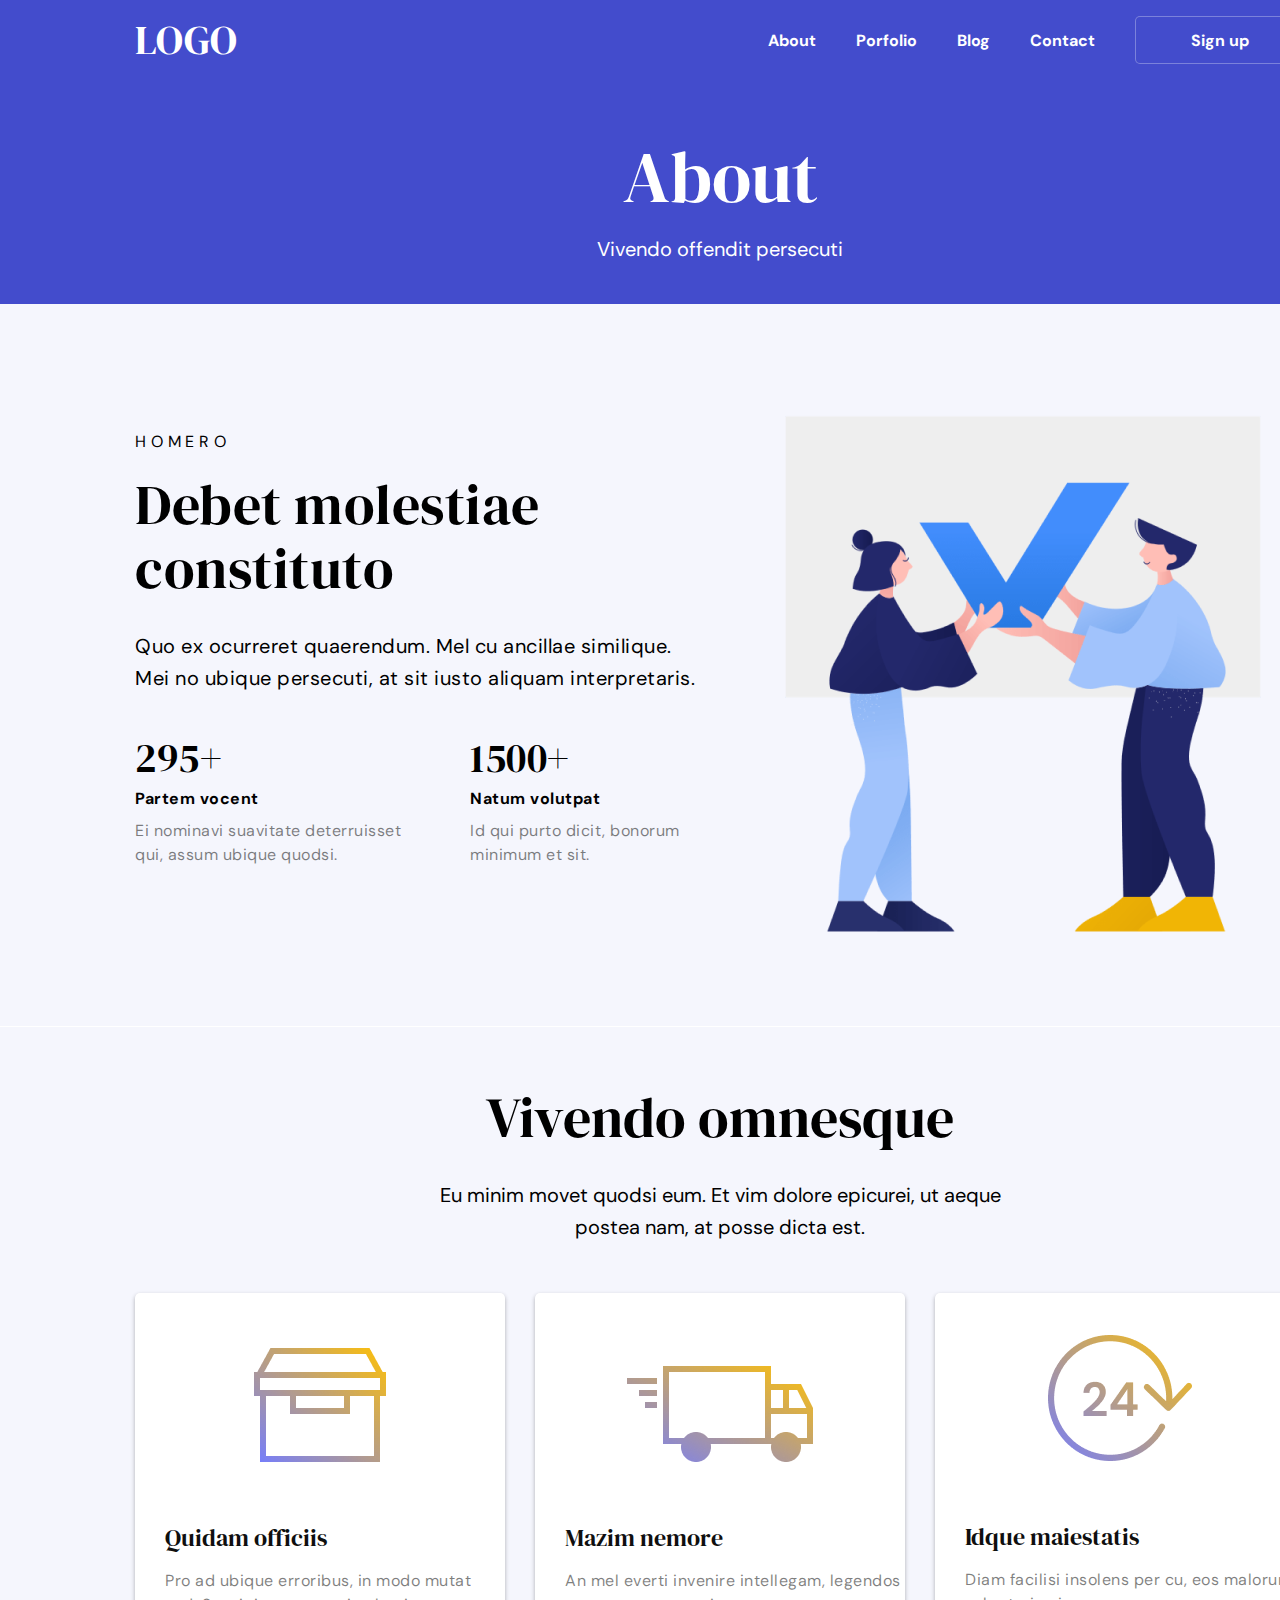
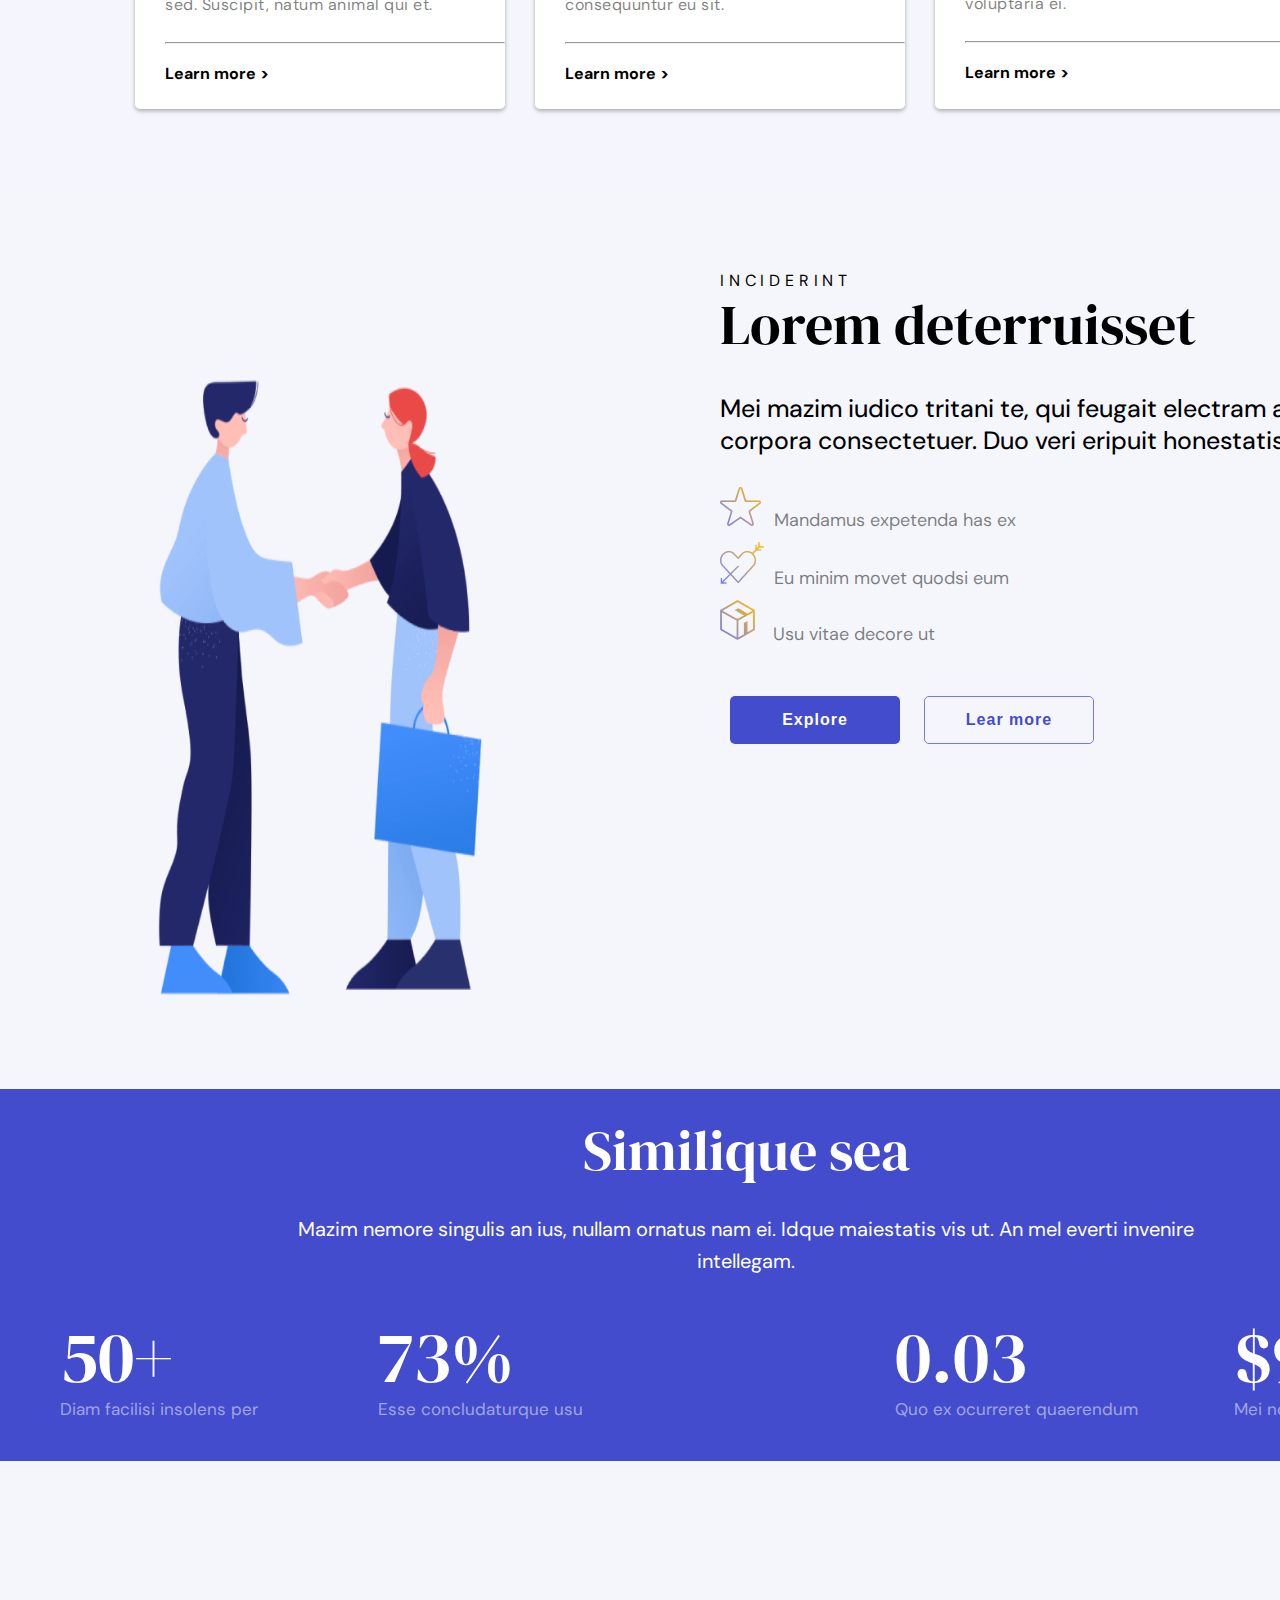
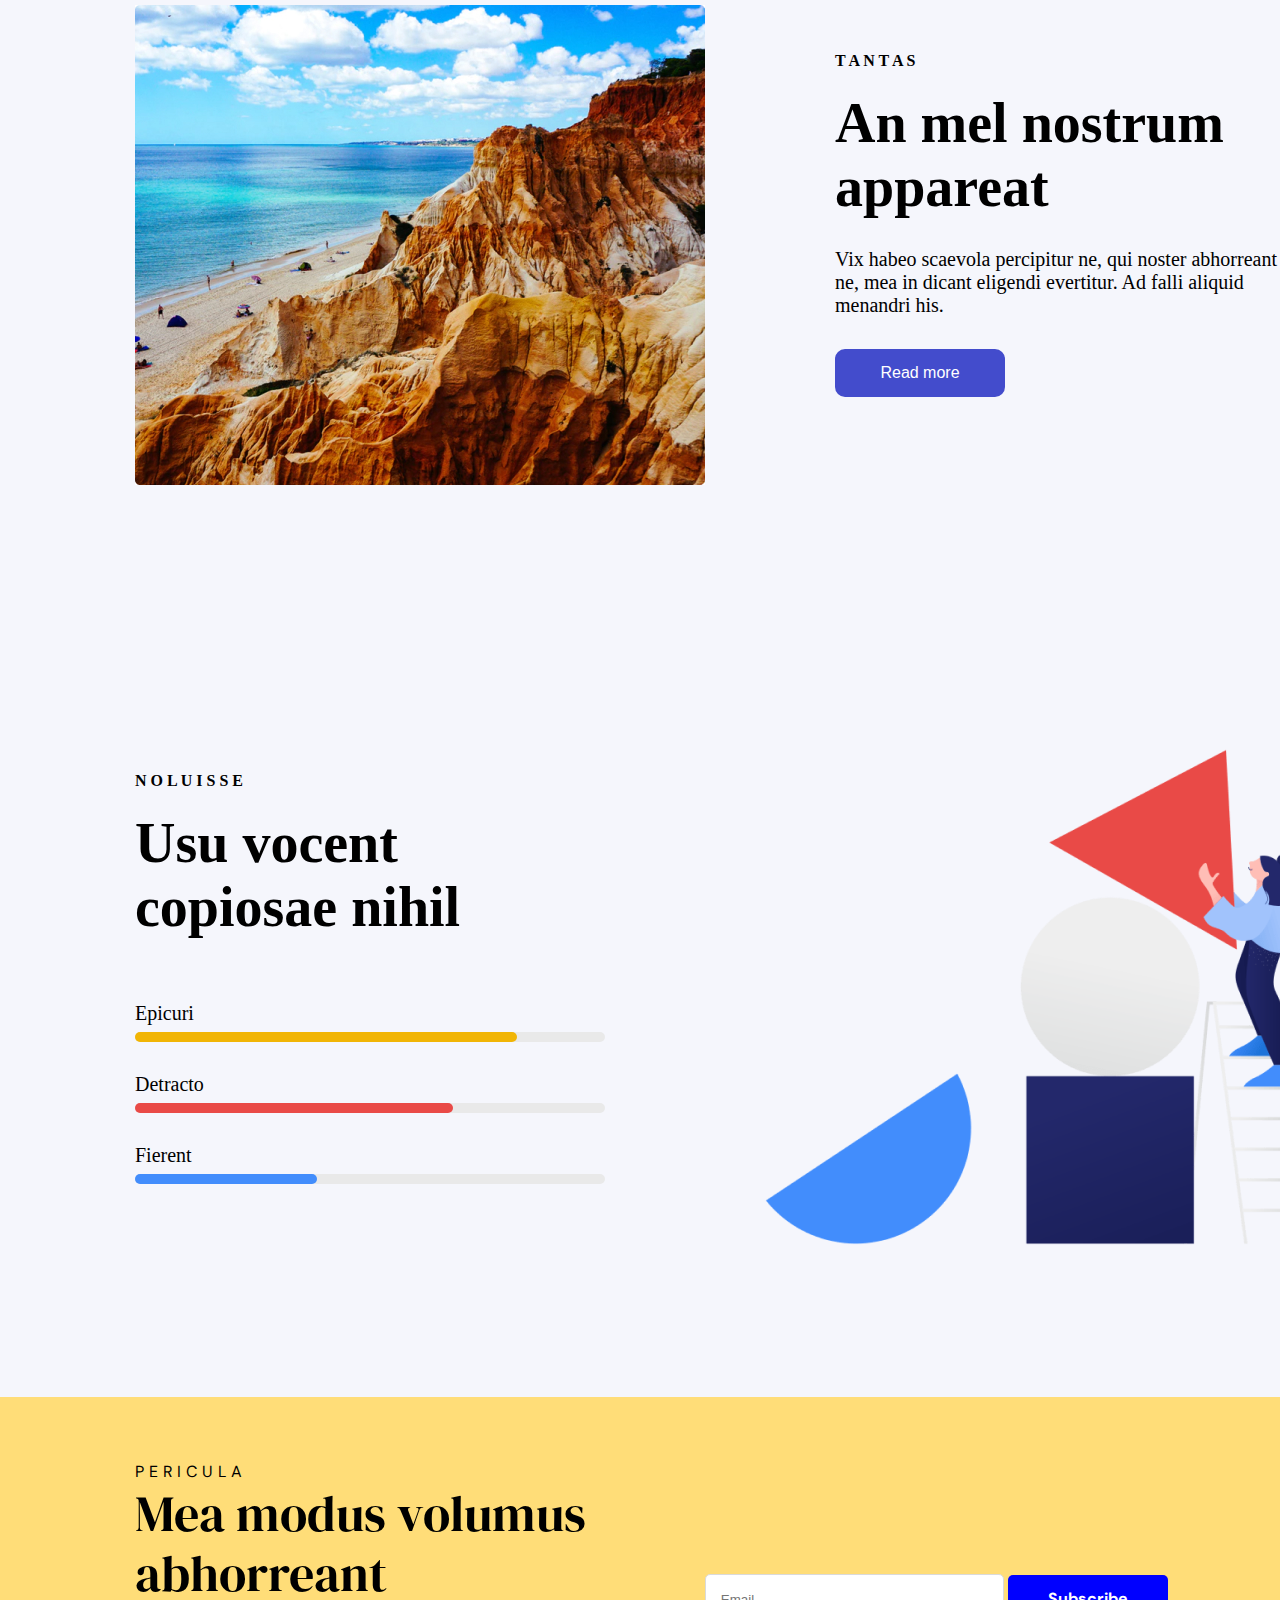
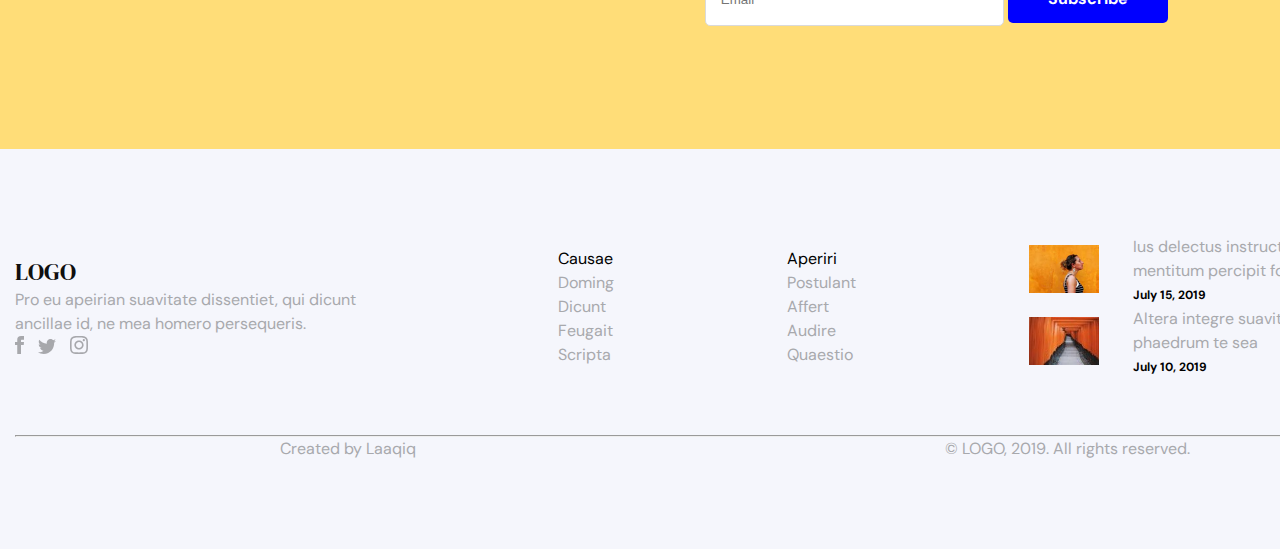
==== commit fa285a71: "Merge pull request #24 from Saurabh8657/abhishekfigma" ====
--- a/FIGMA/index.html
+++ b/FIGMA/index.html
@@ -27,13 +27,16 @@
     />
     <link rel="icon" href="/Team_Digital_Galaxy/FIGMA/img/favicon2.jpg">
   
+  <link rel="stylesheet" href="/Team_Digital_Galaxy/FIGMA/style/gulshaba/style.css">
+  <link rel="stylesheet" href="/FIGMA/style/saurav/style.css">
   <link rel="stylesheet" href="/FIGMA/style/gulshaba/style.css">
-  <link rel="stylesheet" href="/FIGMA/style/saurav/style.css">
+  <link rel="stylesheet" href="/FIGMA/style/Abhsihek/style.css">
 
     <title>TEAM DIGITAL GALAXY</title>
 </head>
 
 <body>
+  <!-- Saurav part start -->
     <nav>
         <h3>LOGO</h3>
         <div>
@@ -108,6 +111,7 @@
           <a href="">Learn more ></a>
         </div>
       </div>
+      <!-- saurav part end -->
 <!--   gulshaba section start -->
   <div class="inci">
     <div>
@@ -150,6 +154,134 @@
       <p>Mei no ubique persecuti</p>
     </div>
   </div>
+   <!-- Abhishek part Start -->
+   <div id="container">
+    <div class="sec7">
+      <div><img src="img/Bitmap.jpg" alt="Bitmap" /></div>
+      <div class="content">
+        <div>
+          <h5>T A N T A S</h5>
+        </div>
+        <div>
+          <h2>An mel nostrum appareat</h2>
+        </div>
+        <div>
+          <p>
+            Vix habeo scaevola percipitur ne, qui noster abhorreant ne, mea in
+            dicant eligendi evertitur. Ad falli aliquid menandri his.
+          </p>
+        </div>
+        <div><button>Read more</button></div>
+      </div>
+    </div>
+    <!-- Section-8 -->
+    <div class="sec8">
+      <div class="contents">
+        <div>
+          <h5>N O L U I S S E</h5>
+        </div>
+        <div>
+          <h2>Usu vocent copiosae nihil</h2>
+        </div>
+
+        <div id="percent">
+          <div>Epicuri</div>
+          <div>
+            <div></div>
+          </div>
+          <div>Detracto</div>
+          <div>
+            <div></div>
+          </div>
+          <div>Fierent</div>
+          <div>
+            <div></div>
+          </div>
+        </div>
+      </div>
+      <div><img src="img/clip-uploading.png" alt="image2" /></div>
+    </div>
+  </div>
+  <footer>
+    <!-- First Part Of Footer -->
+    <div class="footer1st">
+      <!-- Inside Footer1st one div -->
+      <div id="subfooter">
+        <!--  Inside subfooter two div -->
+        <!-- First part  -->
+        <div class="subfooterfirst">
+          <h5>pericula</h5>
+          <h2>Mea modus volumus abhorreant</h2>
+        </div>
+        <!-- Second part -->
+        <div class="subfootersecond">
+          <input type="email" placeholder="Email" />
+          <!-- <input type="Subscribe" placeholder="Subscribe"> -->
+          <button id="bttn1">Subscribe</button>
+        </div>
+      </div>
+    </div>
+    <!-- Second Part Of Footer -->
+    <div class="footer2nd">
+      <div class="footer2ndpart">
+        <div>
+          <h4>LOGO</h4>
+          <p>
+            Pro eu apeirian suavitate dissentiet, qui dicunt ancillae id, ne
+            mea homero persequeris.
+          </p>
+          <div class="social-media">
+            <img src="./img/facebook.svg" alt="error" />
+            <img src="./img/Bitmap.svg" alt="Logo" />
+            <img src="./img/camera.svg" alt="Logo" />
+          </div>
+        </div>
+        <div>
+          <h5>Causae</h5>
+          <p>Doming</p>
+          <p>Dicunt</p>
+          <p>Feugait</p>
+          <p>Scripta</p>
+        </div>
+        <div>
+          <h5>Aperiri</h5>
+          <p>Postulant</p>
+          <p>Affert</p>
+          <p>Audire</p>
+          <p>Quaestio</p>
+        </div>
+        <div>
+          <div class="conform">
+            <div>
+              <img src="img/gilr.png" alt="error" />
+            </div>
+            <div>
+              <p>
+                Ius delectus instructior eu, eu eum mentitum percipit
+                forensibus
+              </p>
+              <p id="data1">July 15, 2019</p>
+            </div>
+          </div>
+          <div class="conform">
+            <div>
+              <img src="img/road.jpeg" alt="error" />
+            </div>
+            <div>
+              <p>Altera integre suavitate per an, alienum phaedrum te sea</p>
+              <p id="data2">July 10, 2019</p>
+            </div>
+          </div>
+        </div>
+      </div>
+      <hr />
+      <div class="lastpart">
+        <p>Created by Laaqiq</p>
+        <p>© LOGO, 2019. All rights reserved.</p>
+      </div>
+    </div>
+  </footer>
+   <!-- Abhishek part end -->
       
 </body>
 
--- a/FIGMA/style/saurav/style.css
+++ b/FIGMA/style/saurav/style.css
@@ -360,6 +360,4 @@
 }
 * {
   margin: auto;
-}
-
-/*# sourceMappingURL=style.css.map */
+}/*# sourceMappingURL=style.css.map */--- a/FIGMA/style/gulshaba/style.css
+++ b/FIGMA/style/gulshaba/style.css
@@ -23,7 +23,7 @@
 .inci div:nth-child(2) {
   grid-area: b2;
   width: 100%;
-  margin-top: 60px;
+  margin-top: 80px;
 }
 .inci div:nth-child(2) p:nth-child(1) {
   font-family: DM Sans;
@@ -40,7 +40,6 @@
   line-height: 64px;
   letter-spacing: 0px;
   text-align: left;
-  max-width: 460px;
   height: 60px;
   white-space: nowrap;
   overflow: hidden;
@@ -52,12 +51,15 @@
   line-height: 32px;
   letter-spacing: 0px;
   text-align: left;
-  max-width: 620px;
+  margin-top: 40px;
+  height: -moz-fit-content;
   height: fit-content;
   top: 2105px;
   left: 735px;
 }
 .inci div:nth-child(2) p:nth-child(4) {
+  margin-top: 30px;
+  margin-bottom: 10px;
   font-family: DM Sans;
   font-size: 18px;
   font-weight: 400;
@@ -65,13 +67,12 @@
   letter-spacing: 0px;
   text-align: left;
   color: rgba(0, 0, 0, 0.5);
-  display: flex;
-  align-items: center;
 }
 .inci div:nth-child(2) p:nth-child(4) img {
   margin-right: 13px;
 }
 .inci div:nth-child(2) p:nth-child(5) {
+  margin-bottom: 10px;
   font-family: DM Sans;
   font-size: 18px;
   font-weight: 400;
@@ -79,13 +80,12 @@
   letter-spacing: 0px;
   text-align: left;
   color: rgba(0, 0, 0, 0.5);
-  display: flex;
-  align-items: center;
 }
 .inci div:nth-child(2) p:nth-child(5) img {
   margin-right: 10px;
 }
 .inci div:nth-child(2) p:nth-child(6) {
+  margin-bottom: 30px;
   font-family: DM Sans;
   font-size: 18px;
   font-weight: 400;
@@ -93,8 +93,6 @@
   letter-spacing: 0px;
   text-align: left;
   color: rgba(0, 0, 0, 0.5);
-  display: flex;
-  align-items: center;
 }
 .inci div:nth-child(2) p:nth-child(6) img {
   margin-right: 18px;
@@ -129,7 +127,7 @@
   border-radius: 5px;
   background-color: rgb(245, 246, 252);
 }
-@media all and (max-width: 740px) {
+@media all and (max-width: 480px) {
   .inci {
     flex-direction: column;
   }
@@ -142,11 +140,7 @@
     margin-right: auto;
   }
   .inci div:nth-child(2) p:nth-child(2) {
-    font-size: 30px;
-    width: 100px;
-    height: auto;
-    overflow: visible;
-    font-family: DM Serif Display;
+    margin-top: 30px;
     font-family: DM Serif Display;
     font-size: 40px;
     font-weight: 550;
@@ -169,7 +163,7 @@
   top: 2608px;
   margin: auto;
   display: grid;
-  justify-content: space-evenly;
+  justify-content: space-between;
   background-color: rgb(67, 76, 204);
   grid-template-areas: ". b1 b1 ." "b2 b3 b4 b5";
 }
@@ -181,13 +175,14 @@
 .simili div:nth-child(1) p:nth-child(1) {
   font-family: DM Serif Display;
   font-size: 56px;
-  font-weight: 600;
+  font-weight: 500;
   line-height: 64px;
   letter-spacing: 0px;
   text-align: center;
   color: rgb(255, 255, 255);
 }
 .simili div:nth-child(1) p:nth-child(2) {
+  margin-top: 30px;
   font-family: DM Sans;
   font-size: 20px;
   font-weight: 400;
@@ -205,7 +200,7 @@
 .simili div:nth-child(2) p:nth-child(1) {
   font-family: DM Serif Display;
   font-size: 72px;
-  font-weight: 600;
+  font-weight: 500;
   line-height: 80px;
   letter-spacing: 0px;
   margin: 0px;
@@ -222,13 +217,13 @@
 }
 .simili div:nth-child(3) {
   grid-area: b3;
-  margin-left: 60px;
+  margin-left: 120px;
   margin-top: 0px;
 }
 .simili div:nth-child(3) p:nth-child(1) {
   font-family: DM Serif Display;
   font-size: 72px;
-  font-weight: 600;
+  font-weight: 500;
   line-height: 80px;
   letter-spacing: 0px;
   margin: 0px;
@@ -245,12 +240,12 @@
 }
 .simili div:nth-child(4) {
   grid-area: b4;
-  margin-top: 0px;
+  margin-top: 0;
 }
 .simili div:nth-child(4) p:nth-child(1) {
   font-family: DM Serif Display;
   font-size: 72px;
-  font-weight: 600;
+  font-weight: 500;
   line-height: 80px;
   letter-spacing: 0px;
   margin: 0px;
@@ -268,11 +263,12 @@
 .simili div:nth-child(5) {
   grid-area: b5;
   margin-top: 0px;
+  margin-right: 10px;
 }
 .simili div:nth-child(5) p:nth-child(1) {
   font-family: DM Serif Display;
   font-size: 72px;
-  font-weight: 600;
+  font-weight: 500;
   line-height: 80px;
   letter-spacing: 0px;
   margin: 0px;
@@ -288,7 +284,7 @@
   color: rgba(255, 255, 255, 0.5);
 }
 
-@media all and (max-width: 720px) {
+@media all and (max-width: 480px) {
   .inci {
     width: 375px;
     height: 1056px;
@@ -303,6 +299,7 @@
     margin: 0;
     padding: 0;
   }
-}
-
-/*# sourceMappingURL=style.css.map */
+  .simili div:nth-child(3) {
+    margin-left: 30px;
+  }
+}/*# sourceMappingURL=style.css.map */--- a/FIGMA/style/Abhsihek/style.css
+++ b/FIGMA/style/Abhsihek/style.css
@@ -0,0 +1,555 @@
+* {
+  margin: auto;
+}
+
+#container {
+  width: 1440px;
+  background-color: rgba(67, 76, 204, 0.0515);
+}
+
+.sec7 {
+  width: 1440px;
+  height: 768px;
+  display: flex;
+}
+.sec7 > div:nth-child(1) {
+  width: 889px;
+  height: 500px;
+  margin-top: 135px;
+  margin-left: -116px;
+  margin-bottom: 133px;
+}
+.sec7 > div:nth-child(1) > img {
+  width: 570px;
+  height: 480px;
+  margin-top: 9px;
+  margin-left: 251px;
+  margin-bottom: 11px;
+  margin-right: 68px;
+}
+.sec7 > div:nth-child(2) {
+  width: 667px;
+  height: 500px;
+  margin-top: 135px;
+  margin-bottom: 133px;
+}
+
+.content > div:nth-child(1) > h5 {
+  font-size: 16px;
+  margin-left: 62px;
+  margin-top: 56px;
+}
+.content > div:nth-child(2) {
+  margin-right: 194px;
+}
+.content > div:nth-child(2) > h2 {
+  font-size: 56px;
+  margin-top: 21px;
+  margin-left: 62px;
+}
+.content > div:nth-child(3) {
+  margin-right: 135px;
+}
+.content > div:nth-child(3) > p {
+  font-size: 20px;
+  margin-top: 29px;
+  margin-left: 62px;
+}
+.content > div:nth-child(4) > button {
+  margin-left: 62px;
+  width: 170px;
+  height: 48px;
+  font-size: 16px;
+  border-radius: 10px;
+  background-color: rgb(67, 76, 204);
+  color: white;
+  border: none;
+  margin-top: 32px;
+}
+
+.sec8 {
+  width: 1440px;
+  height: 768px;
+  display: flex;
+}
+.sec8 > div:nth-child(1) {
+  width: 510px;
+  height: 768px;
+}
+.sec8 > div:nth-child(2) {
+  position: relative;
+  bottom: 62px;
+}
+
+.contents {
+  margin-top: 143px;
+}
+.contents > div:nth-child(1) > h5 {
+  font-size: 16px;
+  margin-left: 135px;
+}
+.contents > div:nth-child(2) {
+  margin-left: 135px;
+  margin-top: 21px;
+}
+.contents > div:nth-child(2) > h2 {
+  font-size: 56px;
+}
+
+#percent {
+  margin-left: 135px;
+  display: inline;
+}
+#percent > div:nth-child(1) {
+  margin-left: 135px;
+  margin-bottom: 7px;
+  font-size: 20px;
+  margin-top: 45px;
+}
+#percent > div:nth-child(3) {
+  margin-left: 135px;
+  margin-bottom: 7px;
+  margin-top: 31px;
+  font-size: 20px;
+}
+#percent > div:nth-child(5) {
+  margin-left: 135px;
+  margin-bottom: 7px;
+  margin-top: 31px;
+  font-size: 20px;
+}
+#percent > div:nth-child(2) {
+  width: 470px;
+  height: 10px;
+  margin-left: 135px;
+  border-radius: 10px;
+  background-color: rgb(233, 233, 233);
+}
+#percent > div:nth-child(2) > div {
+  width: 382px;
+  height: 10px;
+  background-color: rgb(241, 181, 5);
+  border-radius: 10px;
+  margin: 0px;
+}
+#percent > div:nth-child(4) {
+  width: 470px;
+  height: 10px;
+  margin-left: 135px;
+  border-radius: 10px;
+  background-color: rgb(233, 233, 233);
+}
+#percent > div:nth-child(4) > div {
+  width: 318px;
+  height: 10px;
+  background-color: rgb(233, 74, 71);
+  border-radius: 10px;
+  margin: 0px;
+}
+#percent > div:nth-child(6) {
+  width: 470px;
+  height: 10px;
+  margin-left: 135px;
+  border-radius: 10px;
+  background-color: rgb(233, 233, 233);
+}
+#percent > div:nth-child(6) > div {
+  width: 182px;
+  height: 10px;
+  background-color: rgb(66, 141, 252);
+  border-radius: 10px;
+  margin: 0px;
+}
+
+@media screen and (max-width: 376px) {
+  #container {
+    width: 100%;
+  }
+  .sec7 {
+    width: 100%;
+    display: inline;
+  }
+  .sec7 > div:nth-child(1) {
+    width: 539.64px;
+    height: 305.2px;
+    margin-left: -138.2px;
+    margin-right: -26.28px;
+    margin-top: 9.51px;
+  }
+  .sec7 > div:nth-child(1) img {
+    margin-left: 160px;
+    margin-right: 41px;
+    margin-top: 5.5px;
+    margin-bottom: 6.7px;
+    width: 320px;
+    height: 280px;
+    margin-top: 40px;
+  }
+  .content {
+    width: 375px;
+  }
+  .content > div:nth-child(1) h5 {
+    margin-left: 14px;
+  }
+  .content > div:nth-child(2) {
+    width: 294px;
+    margin: 0px;
+  }
+  .content > div:nth-child(2) h2 {
+    margin-left: 14px;
+    font-size: 40px;
+    margin-top: 19px;
+  }
+  .content > div:nth-child(3) {
+    width: 346px;
+    margin: 0px;
+  }
+  .content > div:nth-child(3) p {
+    margin-left: 14px;
+    margin-top: 31px;
+  }
+  .content > div:nth-child(4) button {
+    margin-left: 14px;
+    margin-top: 31px;
+  }
+  .sec8 {
+    width: 100%;
+    display: inline;
+  }
+  .sec8 > div:nth-child(2) img {
+    width: 555px;
+    height: 400px;
+    position: relative;
+    right: 145px;
+    bottom: 330px;
+  }
+  .contents {
+    width: 375px;
+  }
+  .contents > div:nth-child(1) h5 {
+    margin-left: 14px;
+  }
+  .contents > div:nth-child(2) {
+    margin: 0px;
+  }
+  .contents > div:nth-child(2) h2 {
+    margin-top: 19px;
+    margin-left: 14px;
+    width: 245px;
+    font-size: 40px;
+  }
+  #percent > div:nth-child(1) {
+    margin-left: 14px;
+  }
+  #percent > div:nth-child(3) {
+    margin-left: 14px;
+  }
+  #percent > div:nth-child(5) {
+    margin-left: 14px;
+  }
+  #percent > div:nth-child(2) {
+    margin-left: 14px;
+    width: 320px;
+  }
+  #percent > div:nth-child(2) > div {
+    width: 281px;
+  }
+  #percent > div:nth-child(4) {
+    margin-left: 14px;
+    width: 320px;
+  }
+  #percent > div:nth-child(4) > div {
+    width: 234px;
+  }
+  #percent > div:nth-child(6) {
+    margin-left: 14px;
+    width: 320px;
+  }
+  #percent > div:nth-child(6) > div {
+    width: 141px;
+  }
+}
+.footer1st {
+  background: #FFDD78;
+  width: 1440px;
+  height: 352px;
+}
+
+@media all and (max-width: 375px) {
+  .footer1st {
+    width: 100%;
+    height: 410px;
+  }
+}
+.footer2nd {
+  width: 1440px;
+  height: 400px;
+  padding: 15px;
+  box-sizing: border-box;
+  background: rgb(245, 246, 252);
+}
+
+.footer2ndpart {
+  width: 1440px;
+  display: grid;
+  padding-top: 5%;
+  padding-bottom: 4%;
+  grid-template-areas: "fir sec thir fou" "fir sec thir fou";
+  justify-content: space-around;
+  margin: auto;
+  gap: 12%;
+}
+.footer2ndpart .footer2ndpart div:nth-child(1) {
+  grid-area: fir;
+}
+.footer2ndpart .footer2ndpart div:nth-child(2) {
+  grid-area: sec;
+}
+.footer2ndpart .footer2ndpart div:nth-child(3) {
+  grid-area: thir;
+}
+.footer2ndpart .footer2ndpart div:nth-child(4) {
+  grid-area: fou;
+}
+.footer2ndpart .social-media > img {
+  margin-right: 10px;
+}
+
+.conform {
+  display: flex;
+  gap: 8%;
+  align-items: center;
+}
+.conform p {
+  color: rgb(168, 169, 173);
+  font-family: DM Sans;
+  font-size: 16px;
+  font-style: normal;
+  font-weight: 400;
+  line-height: 24px; /* 150% */
+}
+.conform #data1 {
+  color: #000;
+  /* Text_Small */
+  font-family: DM Sans;
+  font-size: 12px;
+  font-style: normal;
+  font-weight: 700;
+  line-height: 24px; /* 200% */
+}
+.conform #data2 {
+  color: #000;
+  /* Text_Small */
+  font-family: DM Sans;
+  font-size: 12px;
+  font-style: normal;
+  font-weight: 700;
+  line-height: 24px; /* 200% */
+}
+
+h4 {
+  color: rgb(15, 15, 15);
+  /* H4 */
+  font-family: DM Serif Display;
+  font-size: 24px;
+  font-style: normal;
+  font-weight: 400;
+  line-height: 32px; /* 133.333% */
+}
+
+.footer2ndpart > div > p {
+  color: rgb(168, 169, 173);
+  font-family: DM Sans;
+  font-size: 16px;
+  font-style: normal;
+  font-weight: 400;
+  line-height: 24px; /* 150% */
+}
+
+.footer2ndpart > div > h5 {
+  font-family: DM Sans;
+  font-size: 16px;
+  font-style: normal;
+  font-weight: 400;
+  line-height: 24px; /* 150% */
+}
+
+@media all and (max-width: 376px) {
+  .footer2nd {
+    width: 100%;
+    height: 512px;
+    padding: 0%;
+    margin: 0%;
+    background: rgb(245, 246, 252);
+    margin: auto;
+    padding-bottom: 12px;
+  }
+  .footer2ndpart {
+    width: 80%;
+    display: grid;
+    padding-top: 2%;
+    padding-bottom: 2%;
+    grid-template-areas: "fir fir" "sec thir" "fou  fou";
+    margin: auto;
+    gap: 1%;
+  }
+  .footer2ndpart div:nth-child(1) {
+    grid-area: fir;
+  }
+  .footer2ndpart div:nth-child(2) {
+    grid-area: sec;
+  }
+  .footer2ndpart div:nth-child(3) {
+    grid-area: thir;
+  }
+  .footer2ndpart div:nth-child(4) {
+    grid-area: fou;
+  }
+  .social-media > img {
+    margin-right: 10px;
+  }
+}
+.lastpart {
+  width: 1440px;
+  display: flex;
+  justify-content: space-between;
+}
+.lastpart p {
+  color: rgb(168, 169, 173);
+  font-family: DM Sans;
+  font-size: 16px;
+  font-style: normal;
+  font-weight: 400;
+  line-height: 24px;
+}
+
+@media all and (max-width: 376px) {
+  .lastpart {
+    width: 100%;
+    display: block;
+    padding: 2%;
+  }
+  .lastpart p {
+    color: rgb(168, 169, 173);
+    font-family: DM Sans;
+    font-size: 16px;
+    font-style: normal;
+    font-weight: 400;
+    line-height: 24px;
+  }
+}
+#subfooter {
+  display: flex;
+  margin: 0px 135px 0px 135px;
+}
+
+.subfooterfirst {
+  width: 46%;
+  padding-top: 3.5%;
+}
+.subfooterfirst h5 {
+  color: var(--Text_Black, #000);
+  font-family: DM Sans;
+  font-size: 16px;
+  font-style: normal;
+  font-weight: 400;
+  line-height: 24px;
+  letter-spacing: 4.8px;
+  text-transform: uppercase;
+}
+.subfooterfirst h2 {
+  color: var(--Text_Black, #000);
+  font-family: DM Serif Display;
+  font-size: 50px;
+  font-style: normal;
+  font-weight: 400;
+  line-height: 60px; /* 114.286% */
+}
+
+.subfootersecond {
+  width: 54%;
+}
+
+.subfootersecond #bttn1 {
+  width: 160px;
+  height: 48px;
+  color: #FFF;
+  background-color: blue;
+  text-align: center;
+  font-family: DM Sans;
+  font-size: 16px;
+  font-style: normal;
+  font-weight: 700;
+  line-height: 24px; /* 150% */
+  border: none;
+  border-radius: 5px;
+}
+
+.subfootersecond input {
+  margin-top: 28%;
+  margin-left: 5%;
+  padding-left: 15px;
+  border-radius: 5px;
+  border: 1px solid #DADADA;
+  background: #FFF;
+  width: 280px;
+  height: 48px;
+}
+
+@media all and (max-width: 376px) {
+  #subfooter {
+    display: block;
+    margin-left: 6%;
+    width: 80%;
+  }
+  .subfooterfirst {
+    width: 85%;
+    padding-top: 7%;
+  }
+  .subfooterfirst h5 {
+    color: #000;
+    font-family: DM Sans;
+    font-size: 12px;
+    font-style: normal;
+    font-weight: 180;
+    line-height: 14px;
+    letter-spacing: 2.8px;
+    text-transform: uppercase;
+  }
+  .subfooterfirst h2 {
+    color: var(--Text_Black, #000);
+    font-family: DM Serif Display;
+    font-size: 40px;
+    font-style: normal;
+    font-weight: 200;
+    line-height: 40px; /* 114.286% */
+  }
+  .subfootersecond {
+    width: 100%;
+  }
+  .subfootersecond input {
+    margin-top: 10%;
+    margin-left: 0%;
+    padding-left: 15px;
+    border-radius: 5px;
+    border: 1px solid #DADADA;
+    background: #FFF;
+    width: 98%;
+    height: 48px;
+    margin-bottom: 5%;
+  }
+  .subfootersecond #bttn1 {
+    width: 50%;
+    height: 48px;
+    color: #FFF;
+    background-color: blue;
+    text-align: center;
+    font-family: DM Sans;
+    font-size: 90%;
+    font-style: normal;
+    font-weight: 700;
+    line-height: 24px; /* 150% */
+    border: none;
+    border-radius: 5px;
+  }
+}/*# sourceMappingURL=style.css.map */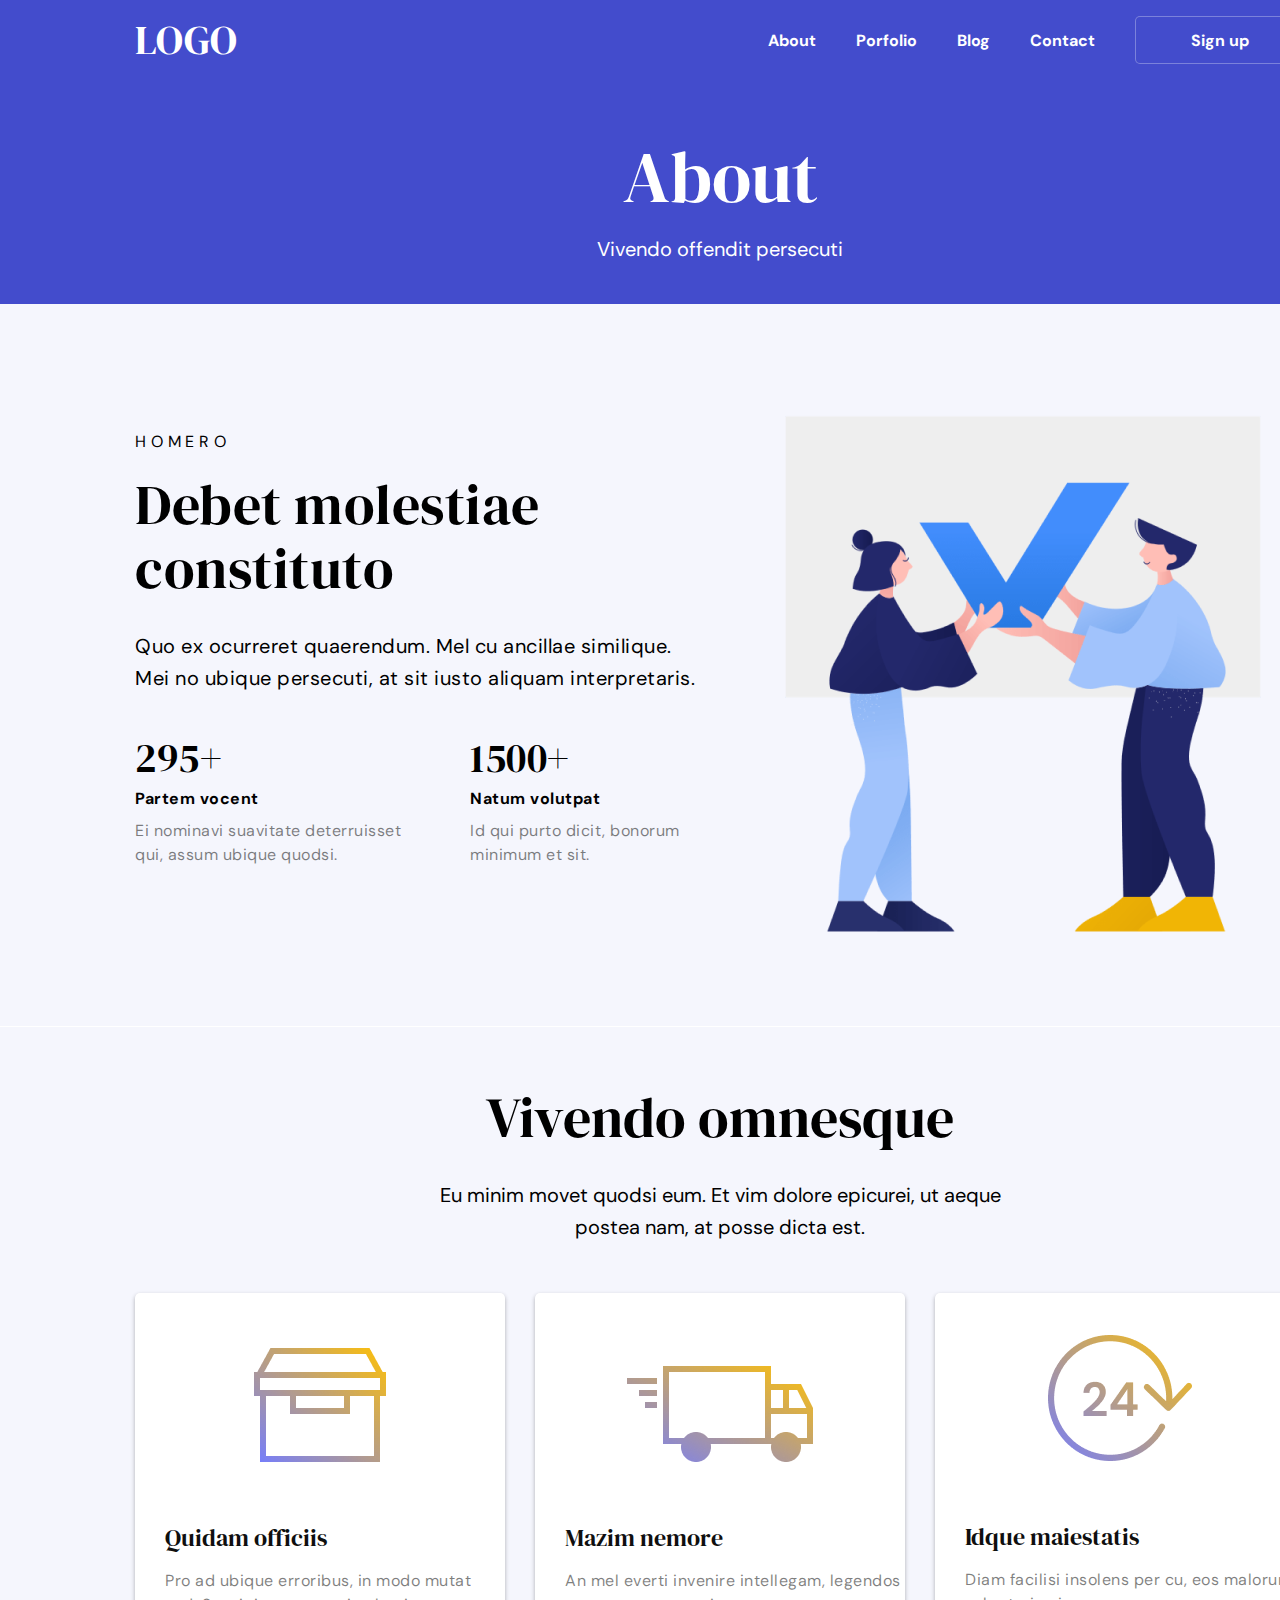
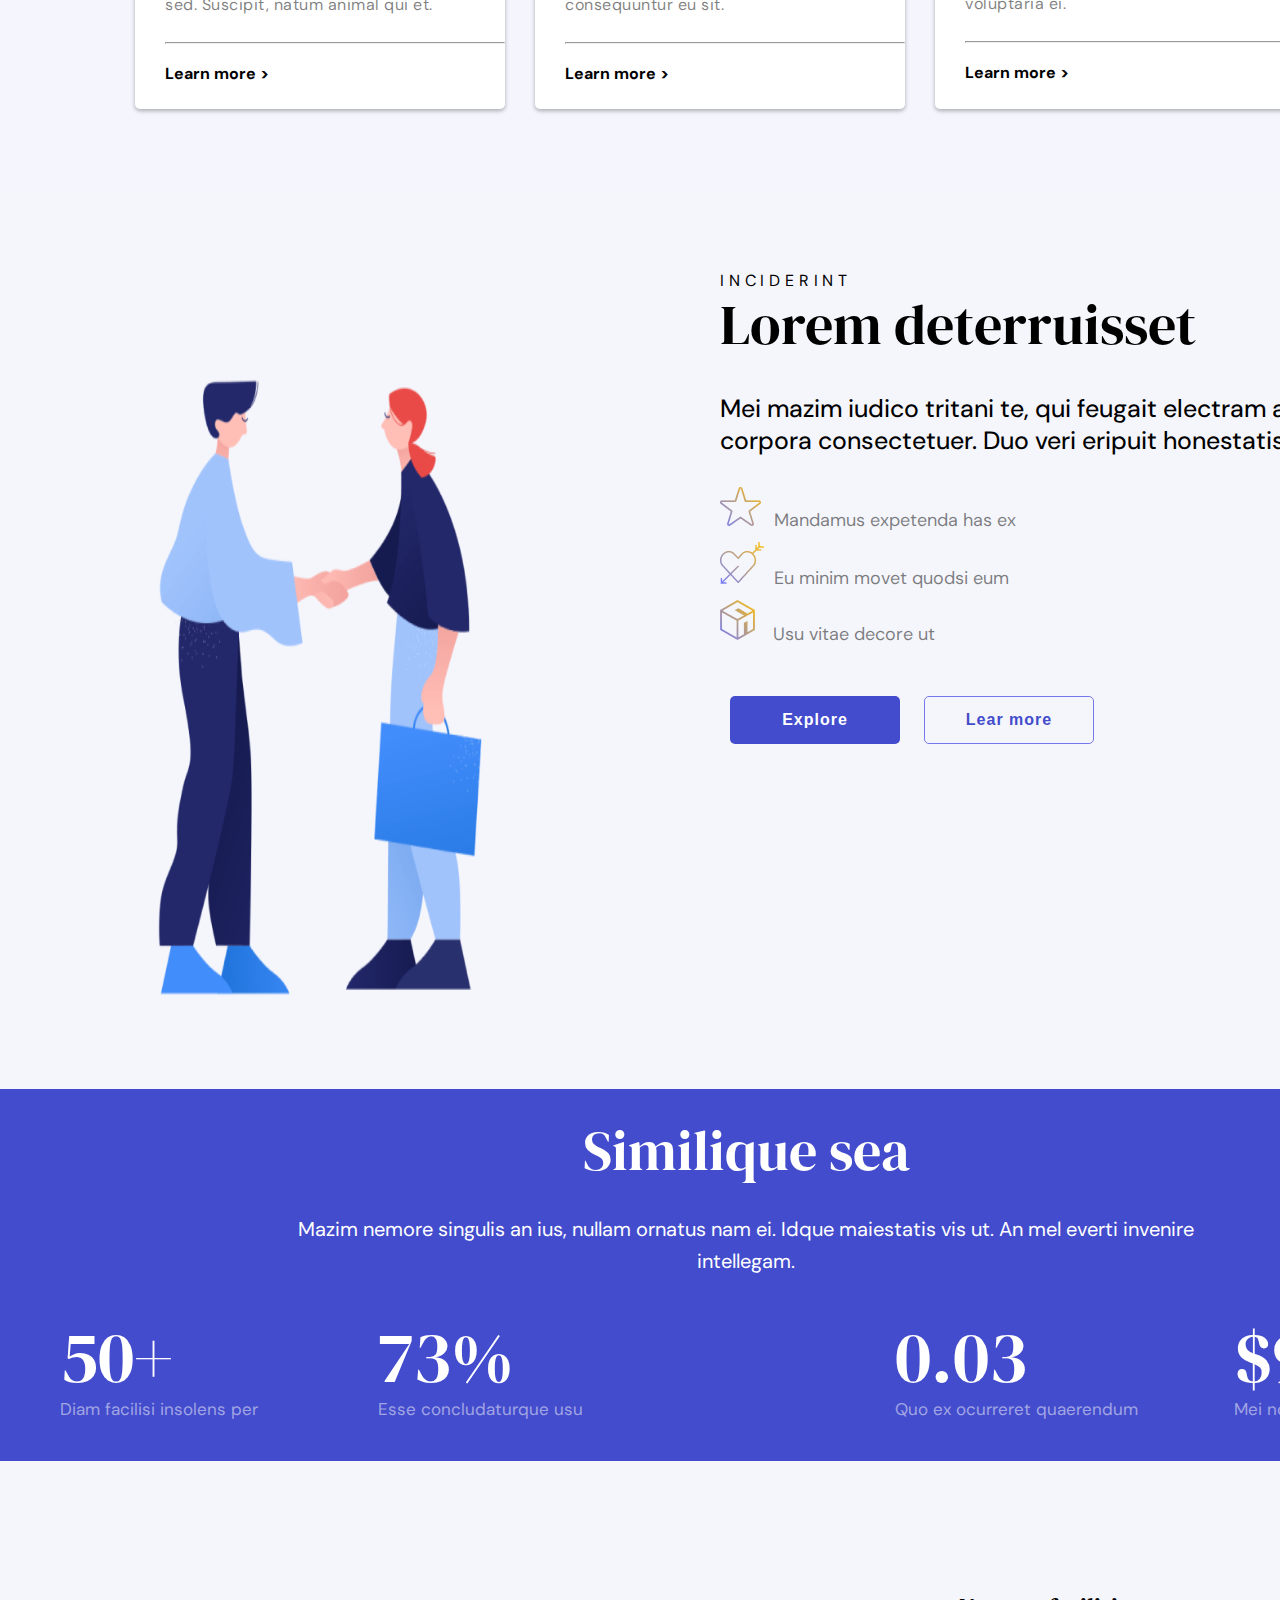
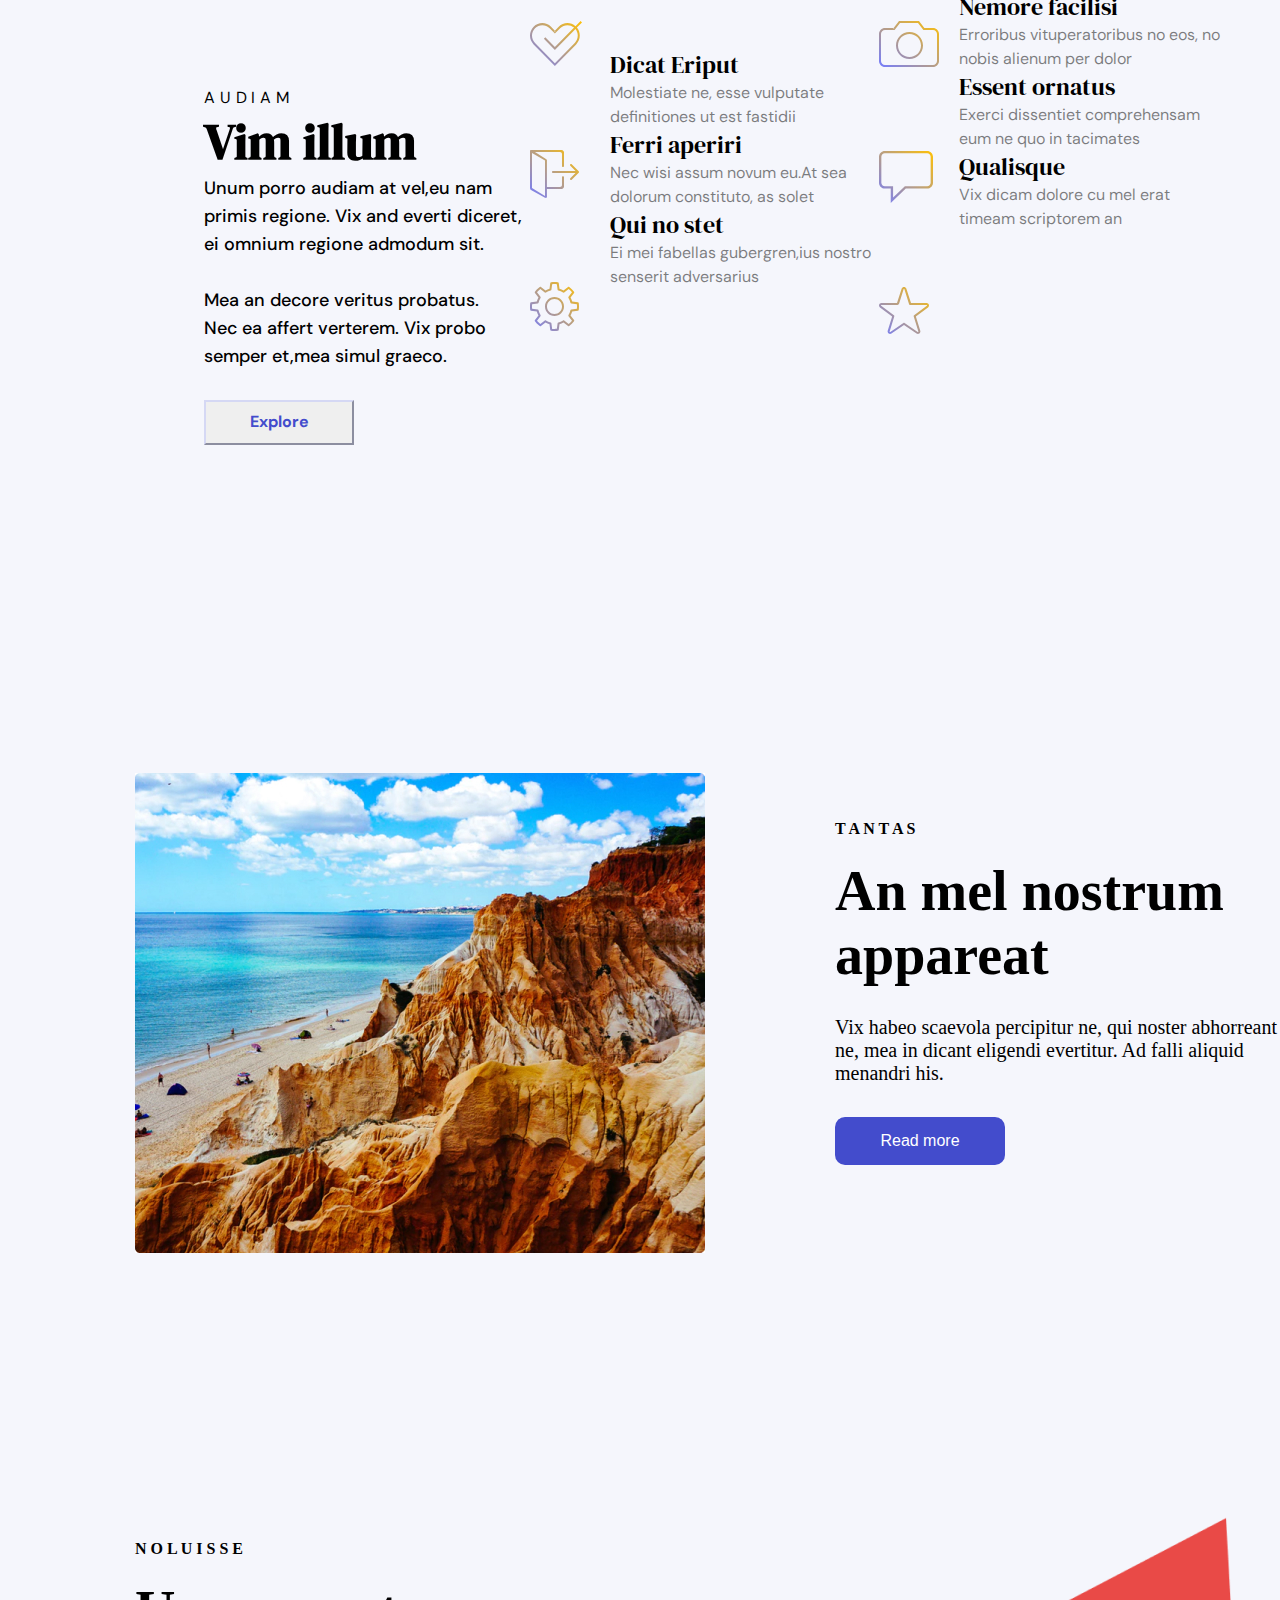
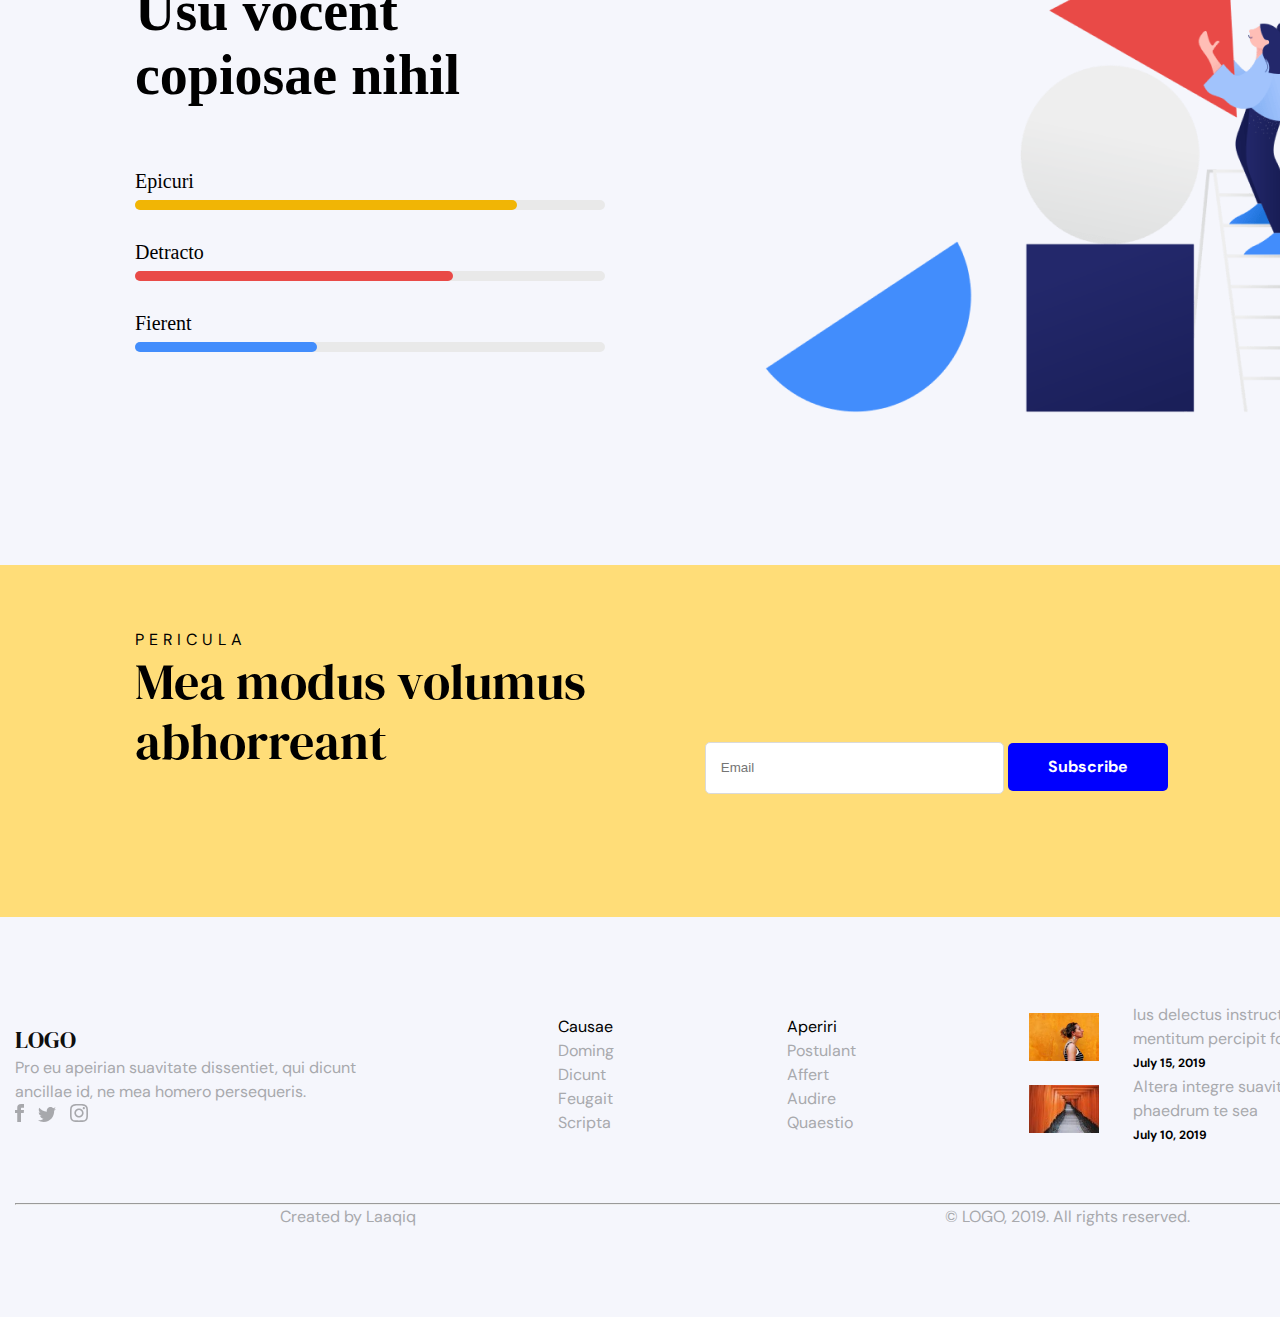
==== commit d64456a7: "Merge pull request #25 from Saurabh8657/raushan_figma" ====
--- a/FIGMA/index.html
+++ b/FIGMA/index.html
@@ -1,6 +1,5 @@
 <!DOCTYPE html>
 <html lang="en">
-
 <head>
     <meta charset="UTF-8">
     <meta name="viewport" content="width=device-width, initial-scale=1.0">
@@ -31,6 +30,7 @@
   <link rel="stylesheet" href="/FIGMA/style/saurav/style.css">
   <link rel="stylesheet" href="/FIGMA/style/gulshaba/style.css">
   <link rel="stylesheet" href="/FIGMA/style/Abhsihek/style.css">
+  <link rel="stylesheet" href="/FIGMA/style/raushan/style.css">
 
     <title>TEAM DIGITAL GALAXY</title>
 </head>
@@ -154,6 +154,120 @@
       <p>Mei no ubique persecuti</p>
     </div>
   </div>
+  
+  <!-- RAUSHAN PART START -->
+    <div class="mainmain">
+        <div class="main">
+            <div class="main2">
+                <!-- ////////////////////////////////////// -->
+                <div>
+                    <h5 class="audi" >AUDIAM</h5>  
+                    <H2 class="vim">Vim illum</H2>
+                    <p class="unum">Unum porro audiam at vel,eu nam <br>primis regione. Vix and everti diceret,
+                  <br>ei omnium regione admodum sit.  <br> <br></p>
+                  <p class="unum">Mea an decore veritus probatus. <br> Nec ea affert verterem. Vix probo <br>
+                  semper et,mea simul graeco.</p>
+                  <button class="fbutton">Explore</button>
+                </div>
+                <!-- ///////////// -->
+                <div class="div2">
+                    <div class="logo">
+                        <svg xmlns="http://www.w3.org/2000/svg" width="52" height="45" viewBox="0 0 52 45" fill="none">
+                            <path fill-rule="evenodd" clip-rule="evenodd" d="M52 1.42173L50.5812 0L45.497 5.15449C40.654 0.903796 33.3195 1.11055 28.7188 5.77475L24.8813 9.66448L21.0437 5.77469C16.2297 0.894206 8.42234 0.894206 3.60821 5.77475C-1.20274 10.6512 -1.20274 18.557 3.60821 23.4343L24.8813 45L46.1544 23.4343C50.7029 18.8221 50.9503 11.5019 46.8963 6.59603L52 1.42173ZM44.0828 6.58834L24.8813 26.0553L15.3171 16.3592L13.8983 17.7809L24.8813 28.9154L45.4782 8.03372C48.7525 12.1469 48.505 18.1905 44.7356 22.0126L24.8813 42.14L5.02694 22.0125C0.991864 17.9218 0.991864 11.2865 5.02689 7.19657C9.05887 3.10897 15.5931 3.10897 19.625 7.19651L24.172 11.8053L24.8813 12.5243L30.1375 7.19657C33.9584 3.32289 40.0266 3.12017 44.0828 6.58834ZM24.8813 9.66448L25.5906 10.3834H24.172L24.8813 9.66448Z" fill="url(#paint0_linear_0_954)"/>
+                            <defs>
+                            <linearGradient id="paint0_linear_0_954" x1="26" y1="-22.5" x2="-18.5337" y2="28.9612" gradientUnits="userSpaceOnUse">
+                            <stop stop-color="#FFC105"/>
+                            <stop offset="1" stop-color="#737CFF"/>
+                            </linearGradient>
+                            </defs>
+                            
+                            </svg>
+                            <!-- //////////// -->
+                            <svg xmlns="http://www.w3.org/2000/svg" width="49" height="48" viewBox="0 0 49 48" fill="none">
+                                <path fill-rule="evenodd" clip-rule="evenodd" d="M2 37.9957L15 45.9949V43.9951V10.5858L2 2.99966V37.9957ZM31.9813 34.9959V27.2627C31.9813 26.7078 32.4325 26.2575 32.9907 26.2575C33.5478 26.2575 34 26.7078 34 27.2627V36.9959C34 37.5518 32.5385 39.0064 31.9813 39.0064H16.9298V46.9947C16.9298 47.3526 16.7381 47.6833 16.4282 47.8633C16.2707 47.9538 16.0961 48 15.9205 48C15.7489 48 15.1544 47.9497 15 47.8633L1.00935 39.9955C0.57634 39.8819 0 38.4676 0 38.0011V1.00526C0 0.450358 0.45118 0 1.00935 0H31.9813C32.5385 0 34 1.45562 34 2.01053V15.9736C34 16.5285 33.5478 16.9789 32.9907 16.9789C32.4325 16.9789 31.9813 16.5285 31.9813 15.9736V4.01053C31.9813 2.90596 31.0859 2.01053 29.9813 2.01053H4.93876L15.9245 8.99899C16.2405 9.17692 16.9298 9.63699 16.9298 9.99888V36.9959H29.9813C31.0859 36.9959 31.9813 36.1004 31.9813 34.9959ZM49 21.9973C49 22.1328 48.9727 22.2644 48.9221 22.3868C48.8705 22.5102 48.7967 22.6205 48.7036 22.7136L41.7164 29.7002C41.5191 29.8985 41.2601 29.9966 41.0012 29.9966C40.7422 29.9966 40.4832 29.8985 40.2859 29.7002C39.8904 29.3057 39.8904 28.6653 40.2859 28.2697L45.5463 23.009H23.0116C22.4522 23.009 22 22.5567 22 21.9973C22 21.4388 22.4522 20.9856 23.0116 20.9856H45.5463L40.2859 15.7249C39.8904 15.3303 39.8904 14.6899 40.2859 14.2943C40.6815 13.8998 41.3208 13.8998 41.7164 14.2943L48.7036 21.282C48.7967 21.3741 48.8705 21.4854 48.9221 21.6088C48.9727 21.7312 49 21.8627 49 21.9973Z" fill="url(#paint0_linear_0_971)"/>
+                                <defs>
+                                <linearGradient id="paint0_linear_0_971" x1="24.5" y1="-24" x2="-23.4898" y2="24.9896" gradientUnits="userSpaceOnUse">
+                                <stop stop-color="#FFC105"/>
+                                <stop offset="1" stop-color="#737CFF"/>
+                                </linearGradient>
+                                </defs>
+                                </svg>
+                                <!-- ////////////////// -->
+                                <svg xmlns="http://www.w3.org/2000/svg" width="49" height="49" viewBox="0 0 49 49" fill="none">
+                                    <path fill-rule="evenodd" clip-rule="evenodd" d="M41.281 27.5815L46.874 26.85C46.9577 26.0561 47 25.2681 47 24.5004C47 23.7326 46.9577 22.9447 46.874 22.1497L41.281 21.4182C40.8668 21.3638 40.5292 21.0605 40.4315 20.6545C40.0334 18.998 39.3784 17.4181 38.4855 15.9602C38.2679 15.6045 38.292 15.1501 38.546 14.8196L41.9865 10.344C40.9978 9.12481 39.8843 8.01043 38.6639 7.02099L34.1895 10.4588C33.8569 10.7137 33.4035 10.7369 33.0487 10.5193C31.5895 9.62456 30.0084 8.96863 28.3496 8.56862C27.9445 8.47089 27.6412 8.13335 27.5867 7.72025L26.8541 2.12721C25.2659 1.95793 23.7432 1.95793 22.155 2.12519L21.4233 7.71622C21.3689 8.12932 21.0656 8.46787 20.6595 8.56459C18.9987 8.96259 17.4155 9.61852 15.9533 10.5132C15.5965 10.7309 15.1441 10.7067 14.8135 10.4528L10.3371 7.01394C9.79594 7.45425 9.26788 7.92479 8.76199 8.4195L8.40525 8.77619C7.91951 9.27292 7.45293 9.79484 7.01456 10.3339L10.454 14.8075C10.708 15.139 10.7321 15.5924 10.5135 15.9481C9.61656 17.4111 8.95951 18.995 8.55943 20.6565C8.46168 21.0625 8.12409 21.3658 7.71091 21.4202L2.11891 22.1517C2.04938 22.8197 2.01008 23.4958 2 24.1719V24.844C2.01008 25.509 2.04938 26.182 2.11791 26.848L7.71091 27.5795C8.12409 27.6339 8.46168 27.9372 8.55943 28.3433C8.95951 30.0058 9.61656 31.5897 10.5135 33.0517C10.7321 33.4083 10.708 33.8617 10.454 34.1922L7.01456 38.6659C7.45293 39.2059 7.92153 39.7299 8.4123 40.2316L8.76905 40.5893C9.2699 41.077 9.79594 41.5465 10.3371 41.9868L14.8135 38.547C15.1441 38.293 15.5976 38.2699 15.9533 38.4865C17.4155 39.3812 18.9987 40.0372 20.6595 40.4362C21.0656 40.5329 21.3689 40.8704 21.4233 41.2845L22.155 46.8756C23.7432 47.0418 25.2659 47.0418 26.8541 46.8735L27.5867 41.2805C27.6412 40.8664 27.9445 40.5289 28.3496 40.4311C30.0084 40.0311 31.5895 39.3752 33.0487 38.4815C33.4045 38.2628 33.859 38.287 34.1895 38.5409L38.6639 41.9798C39.8843 40.9903 40.9978 39.8759 41.9865 38.6558L38.546 34.1801C38.292 33.8497 38.2679 33.3962 38.4855 33.0406C39.3784 31.5816 40.0334 30.0027 40.4315 28.3453C40.5292 27.9392 40.8668 27.6359 41.281 27.5815ZM47.8962 20.2541C48.3464 20.3135 48.7009 20.6659 48.7633 21.115C48.9204 22.2579 49 23.3968 49 24.4994C49 25.6021 48.9204 26.7409 48.7633 27.8829C48.7009 28.332 48.3464 28.6854 47.8962 28.7438L42.204 29.488C41.8122 30.8806 41.2573 32.2199 40.5473 33.4836L44.049 38.0381C44.325 38.3976 44.327 38.8981 44.0541 39.2596C42.6864 41.0671 41.076 42.6782 39.2683 44.0457C38.9067 44.3196 38.4072 44.3176 38.0477 44.0417L33.4935 40.5425C32.2286 41.2534 30.8881 41.8102 29.4943 42.202L28.749 47.8943C28.6896 48.3435 28.3381 48.6989 27.8889 48.7613C26.7438 48.9194 25.6028 49 24.496 49C23.3952 49 22.2602 48.9204 21.1221 48.7634C20.673 48.7019 20.3195 48.3465 20.2611 47.8974L19.5158 42.208C18.1199 41.8163 16.7765 41.2594 15.5085 40.5475L10.9544 44.0477C10.5938 44.3236 10.0943 44.3256 9.73273 44.0528C8.91193 43.4325 8.1143 42.7447 7.36299 42.0096L6.99137 41.637C6.25215 40.8838 5.56731 40.0893 4.94794 39.2707C4.674 38.9092 4.67602 38.4087 4.95197 38.0492L8.45168 33.4967C7.73864 32.2289 7.1807 30.8846 6.78692 29.4859L1.09574 28.7418C0.645558 28.6824 0.291055 28.3299 0.228614 27.8808C0.0916471 26.889 0.0151067 25.8719 0 24.8569V24.1561C0.0151067 23.1269 0.0916471 22.1089 0.228614 21.118C0.291055 20.6689 0.645558 20.3155 1.09574 20.2571L6.78692 19.5119C7.1807 18.1142 7.73864 16.7699 8.45168 15.5012L4.95197 10.9487C4.67602 10.5892 4.674 10.0897 4.94794 9.7272C5.56731 8.90853 6.25215 8.11504 6.98432 7.36787L7.35493 6.9963C8.1143 6.25316 8.91193 5.5664 9.73273 4.9451C10.0953 4.67221 10.5938 4.67423 10.9544 4.95014L15.5085 8.45036C16.7765 7.73844 18.1199 7.18259 19.5158 6.79088L20.2611 1.1015C20.3195 0.651387 20.673 0.296934 21.1221 0.234502C23.4043 -0.0796726 25.6048 -0.0776587 27.8889 0.237523C28.3381 0.299955 28.6896 0.654408 28.749 1.10352L29.4943 6.79591C30.8881 7.18863 32.2286 7.74548 33.4935 8.4564L38.0477 4.95719C38.4072 4.68027 38.9067 4.67926 39.2683 4.95316C41.076 6.32062 42.6864 7.93177 44.0541 9.73928C44.327 10.1008 44.325 10.6012 44.049 10.9597L40.5473 15.5143C41.2573 16.779 41.8122 18.1183 42.204 19.5099L47.8962 20.2541ZM17 24.5C17 28.6353 20.3645 32 24.4995 32C28.6345 32 32 28.6353 32 24.5C32 20.3638 28.6345 17 24.4995 17C20.3645 17 17 20.3638 17 24.5ZM15 24.5C15 19.2617 19.2615 15 24.4995 15C29.7375 15 34 19.2617 34 24.5C34 29.7383 29.7375 34 24.4995 34C19.2615 34 15 29.7383 15 24.5Z" fill="url(#paint0_linear_0_985)"/>
+                                    <defs>
+                                    <linearGradient id="paint0_linear_0_985" x1="24.5" y1="-24.5" x2="-24.5" y2="24.5" gradientUnits="userSpaceOnUse">
+                                    <stop stop-color="#FFC105"/>
+                                    <stop offset="1" stop-color="#737CFF"/>
+                                    </linearGradient>
+                                    </defs>
+                                    </svg>
+    
+                    </div>
+                    <!-- /////////////////////// -->
+                    <div class="ltext">
+                        <h3 class="dicat1">Dicat Eriput</h3>
+                        <p class="div1p">Molestiate ne, esse vulputate <br>
+                            definitiones ut est fastidii</p>
+                            <!-- /////// -->
+                            <h3 class="dicat">Ferri aperiri</h3>
+                            <p class="div1p">Nec wisi assum novum eu.At sea <br>
+                               dolorum constituto, as solet</p>
+                               <!-- ///////////////////// -->
+                               <h3 class="dicat">Qui no stet</h3>
+                               <p class="div1p">Ei mei fabellas gubergren,ius nostro <br>
+                                  senserit adversarius</p>
+                    </div>
+                </div>
+                <div class="div3">
+                    <div class="logo">
+                        <!-- /////////////logo -->
+                        <svg xmlns="http://www.w3.org/2000/svg" width="60" height="46" viewBox="0 0 60 46" fill="none">
+                            <path fill-rule="evenodd" clip-rule="evenodd" d="M39.9848 0H20.0152L14.6306 7H6.00491C2.68762 7 0 9.68006 0 12.9979V40.0021C0 43.3136 2.6942 46 6.00491 46H53.9951C57.3124 46 60 43.3199 60 40.0021V12.9979C60 9.68636 57.3058 7 53.9951 7H45.3694L39.9848 0ZM14.6306 7H15.6154L14.0301 7.78058L14.6306 7ZM6.00491 9H15.6154L21 2H39L44.3846 9H53.9951C56.2002 9 58 10.7899 58 12.9979V40.0021C58 42.2162 56.2069 44 53.9951 44H6.00491C3.79979 44 2 42.2101 2 40.0021V12.9979C2 10.7838 3.79306 9 6.00491 9ZM30.5 38C23.0442 38 17 31.9558 17 24.5C17 17.0442 23.0442 11 30.5 11C37.9558 11 44 17.0442 44 24.5C44 31.9558 37.9558 38 30.5 38ZM30.5 36C36.8513 36 42 30.8513 42 24.5C42 18.1487 36.8513 13 30.5 13C24.1487 13 19 18.1487 19 24.5C19 30.8513 24.1487 36 30.5 36Z" fill="url(#paint0_linear_0_964)"/>
+                            <defs>
+                            <linearGradient id="paint0_linear_0_964" x1="30" y1="-23" x2="-14.4227" y2="34.9426" gradientUnits="userSpaceOnUse">
+                            <stop stop-color="#FFC105"/>
+                            <stop offset="1" stop-color="#737CFF"/>
+                            </linearGradient>
+                            </defs>
+                            </svg>
+                            <!--  //////////////// -->
+                            <svg xmlns="http://www.w3.org/2000/svg" width="54" height="52" viewBox="0 0 54 52" fill="none">
+                                <path fill-rule="evenodd" clip-rule="evenodd" d="M11.7391 37.5207V52L26.8154 37.5207H48.1283C51.3723 37.5207 54 34.8995 54 31.659V5.86176C54 2.62474 51.3698 0 48.1283 0H5.87169C2.62766 0 0 2.62119 0 5.86176V31.659C0 34.896 2.63017 37.5207 5.87169 37.5207H11.7391ZM48.1283 35.1757H25.8698L14.087 46.4919V35.1757H5.87169C3.92637 35.1757 2.34783 33.6004 2.34783 31.659V5.86176C2.34783 3.917 3.92366 2.34505 5.87169 2.34505H48.1283C50.0736 2.34505 51.6522 3.92034 51.6522 5.86176V31.659C51.6522 33.6037 50.0763 35.1757 48.1283 35.1757Z" fill="url(#paint0_linear_0_976)"/>
+                                <defs>
+                                <linearGradient id="paint0_linear_0_976" x1="27" y1="-26" x2="-24.963" y2="27.9616" gradientUnits="userSpaceOnUse">
+                                <stop stop-color="#FFC105"/>
+                                <stop offset="1" stop-color="#737CFF"/>
+                                </linearGradient>
+                                </defs>
+                                </svg>
+                                <!-- ////////////////// -->
+                                <svg xmlns="http://www.w3.org/2000/svg" width="50" height="47" viewBox="0 0 50 47" fill="none">
+                                    <path fill-rule="evenodd" clip-rule="evenodd" d="M32 16.0934H47.6022C48.647 16.1134 49.5627 16.7936 49.8811 17.7838C50.2025 18.764 49.8579 19.8442 49.0217 20.4644L36.8616 29.5263L41.2803 43.8593C41.5856 44.8495 41.229 45.9198 40.3897 46.5299C39.9616 46.84 39.4608 47 38.941 47C38.4443 47 37.9648 46.85 37.5527 46.5699L25.0006 37.9881L12.4496 46.5699C11.6134 47.15 10.4407 47.13 9.61458 46.5299C8.77435 45.9198 8.41569 44.8495 8.72095 43.8593L13.1367 29.5263L0.978555 20.4644C0.143363 19.8442 -0.202199 18.764 0.118176 17.7838C0.436536 16.7936 1.35233 16.1134 2.39606 16.0934H18L22.6915 1.62034C23.0341 0.650138 23.9619 0 25.0006 0C26.0373 0 26.9652 0.650138 27.3088 1.62034L32 16.0934ZM34.7343 29.4149C34.6103 29.0147 34.7535 28.5745 35.0932 28.3244L47.827 18.8406C47.9742 18.7306 48.0357 18.5405 47.9793 18.3704C47.9218 18.1903 47.7605 18.0803 47.576 18.0703H31C30.5796 18.0603 30.1391 17.48 30 17.0799L25.409 2.26387C25.286 1.91373 24.7134 1.91373 24.5924 2.25387L20 17.0799C19.8609 17.48 18.4204 18.0603 18 18.0703H2.42238C2.2389 18.0803 2.07659 18.2003 2.02114 18.3704C1.96368 18.5405 2.02618 18.7306 2.17438 18.8506L14.9052 28.3244C15.2449 28.5745 15.3881 29.0147 15.2641 29.4149L10.6377 44.421C10.5843 44.6011 10.6468 44.7911 10.795 44.9012C10.9795 45.0312 11.1095 45.0312 11.296 44.9112L24.4291 35.9375C24.6015 35.8175 24.8011 35.7575 25.0007 35.7575C25.2003 35.7575 25.4009 35.8175 25.5723 35.9375L38.7044 44.9112C38.8546 45.0112 39.0592 45.0112 39.2105 44.9012C39.3546 44.7911 39.4181 44.6011 39.3637 44.431L34.7343 29.4149Z" fill="url(#paint0_linear_0_990)"/>
+                                    <defs>
+                                    <linearGradient id="paint0_linear_0_990" x1="25" y1="-23.5" x2="-21.9102" y2="26.4044" gradientUnits="userSpaceOnUse">
+                                    <stop stop-color="#FFC105"/>
+                                    <stop offset="1" stop-color="#737CFF"/>
+                                    </linearGradient>
+                                    </defs>
+                                    </svg>
+                                    <!-- /// -->
+                    </div>
+                    <div class="ltext1">
+                        <h3 class="dicat">Nemore facilisi</h3>
+                        <p class="div1p">Erroribus vituperatoribus no eos, no <br> nobis alienum per dolor </p>
+                            <!-- /////// -->
+                            <h3 class="dicat">Essent ornatus</h3>
+                            <p class="div1p">Exerci dissentiet comprehensam <br> eum ne quo in tacimates</p>
+                               <!-- ///////////////////// -->
+                               <h3 class="dicat">Qualisque</h3>
+                               <p class="div1p">Vix dicam dolore cu mel erat <br> timeam scriptorem an</p>
+                    </div>
+                </div>
+            </div>
+        </div>
+    </div>
+  
    <!-- Abhishek part Start -->
    <div id="container">
     <div class="sec7">
@@ -282,6 +396,7 @@
     </div>
   </footer>
    <!-- Abhishek part end -->
+  
       
 </body>
 
--- a/FIGMA/style/raushan/style.css
+++ b/FIGMA/style/raushan/style.css
@@ -0,0 +1,138 @@
+body {
+  padding: 0px;
+  margin: 0;
+}
+
+.main {
+  width: 1440px;
+  height: 768px;
+  display: flex;
+  justify-content: center;
+  background-color: #f5f6fc;
+}
+
+.main2 {
+  width: 80%;
+  height: 100%;
+  display: grid;
+  grid-template-areas: "a1 a2 a3";
+  margin-left: 200px;
+}
+
+.mainmain {
+  width: 100%;
+  height: 768px;
+  display: flex;
+  justify-content: center;
+}
+
+@media all and (max-width: 480px) {
+  body {
+    margin-right: 160px;
+  }
+  .main2 {
+    grid-template-areas: "a1" "a2" "a3";
+  }
+}
+.main2 > div:nth-child(1) .main2 {
+  grid-area: a1;
+}
+
+.main2 > div:nth-child(2) .main2 {
+  grid-area: a2;
+}
+
+.main2 > div:nth-child(3) .main2 {
+  grid-area: a3;
+}
+
+.logo {
+  width: 80px;
+  height: 100%;
+}
+
+.div2 {
+  display: flex;
+  margin-top: 80px;
+}
+
+.div3 {
+  display: flex;
+  margin-top: 80px;
+}
+
+.audi {
+  font-family: DM Sans;
+  font-size: 16px;
+  font-style: normal;
+  font-weight: 400;
+  line-height: 24px; /* 150% */
+  letter-spacing: 4.8px;
+  text-transform: uppercase;
+  padding-top: 40px;
+}
+
+.vim {
+  font-family: DM Serif Display;
+  font-size: 50px;
+  font-style: normal;
+  font-weight: 700;
+  line-height: 64px;
+}
+
+.unum {
+  font-family: DM Sans;
+  font-size: 18px;
+  font-style: normal;
+  font-weight: 500;
+  line-height: 28px;
+}
+
+.fbutton {
+  width: 150px;
+  height: 45px;
+  margin-top: 30px;
+  flex-shrink: 0;
+  color: #434CCC;
+  border-color: #d5d8f4;
+  text-align: center;
+  font-family: DM Sans;
+  font-size: 16px;
+  font-style: normal;
+  font-weight: 700;
+  line-height: 24px;
+}
+
+svg {
+  padding-top: 80px;
+}
+
+.dicat {
+  font-family: DM Serif Display;
+  font-size: 24px;
+  font-style: normal;
+  font-weight: 400;
+  line-height: 32px;
+}
+
+.dicat1 {
+  padding-top: 60px;
+  font-family: DM Serif Display;
+  font-weight: 400;
+  font-size: 24px;
+}
+
+.div1p {
+  color: var(--text-black-50, rgba(0, 0, 0, 0.5));
+  /* Text_Gray */
+  font-family: DM Sans;
+  font-size: 16px;
+  font-style: normal;
+  font-weight: 400;
+  line-height: 24px; /* 150% */
+  padding-top: -40px;
+}
+
+.ltext1 {
+  margin-top: 50px;
+}/*# sourceMappingURL=style.css.map */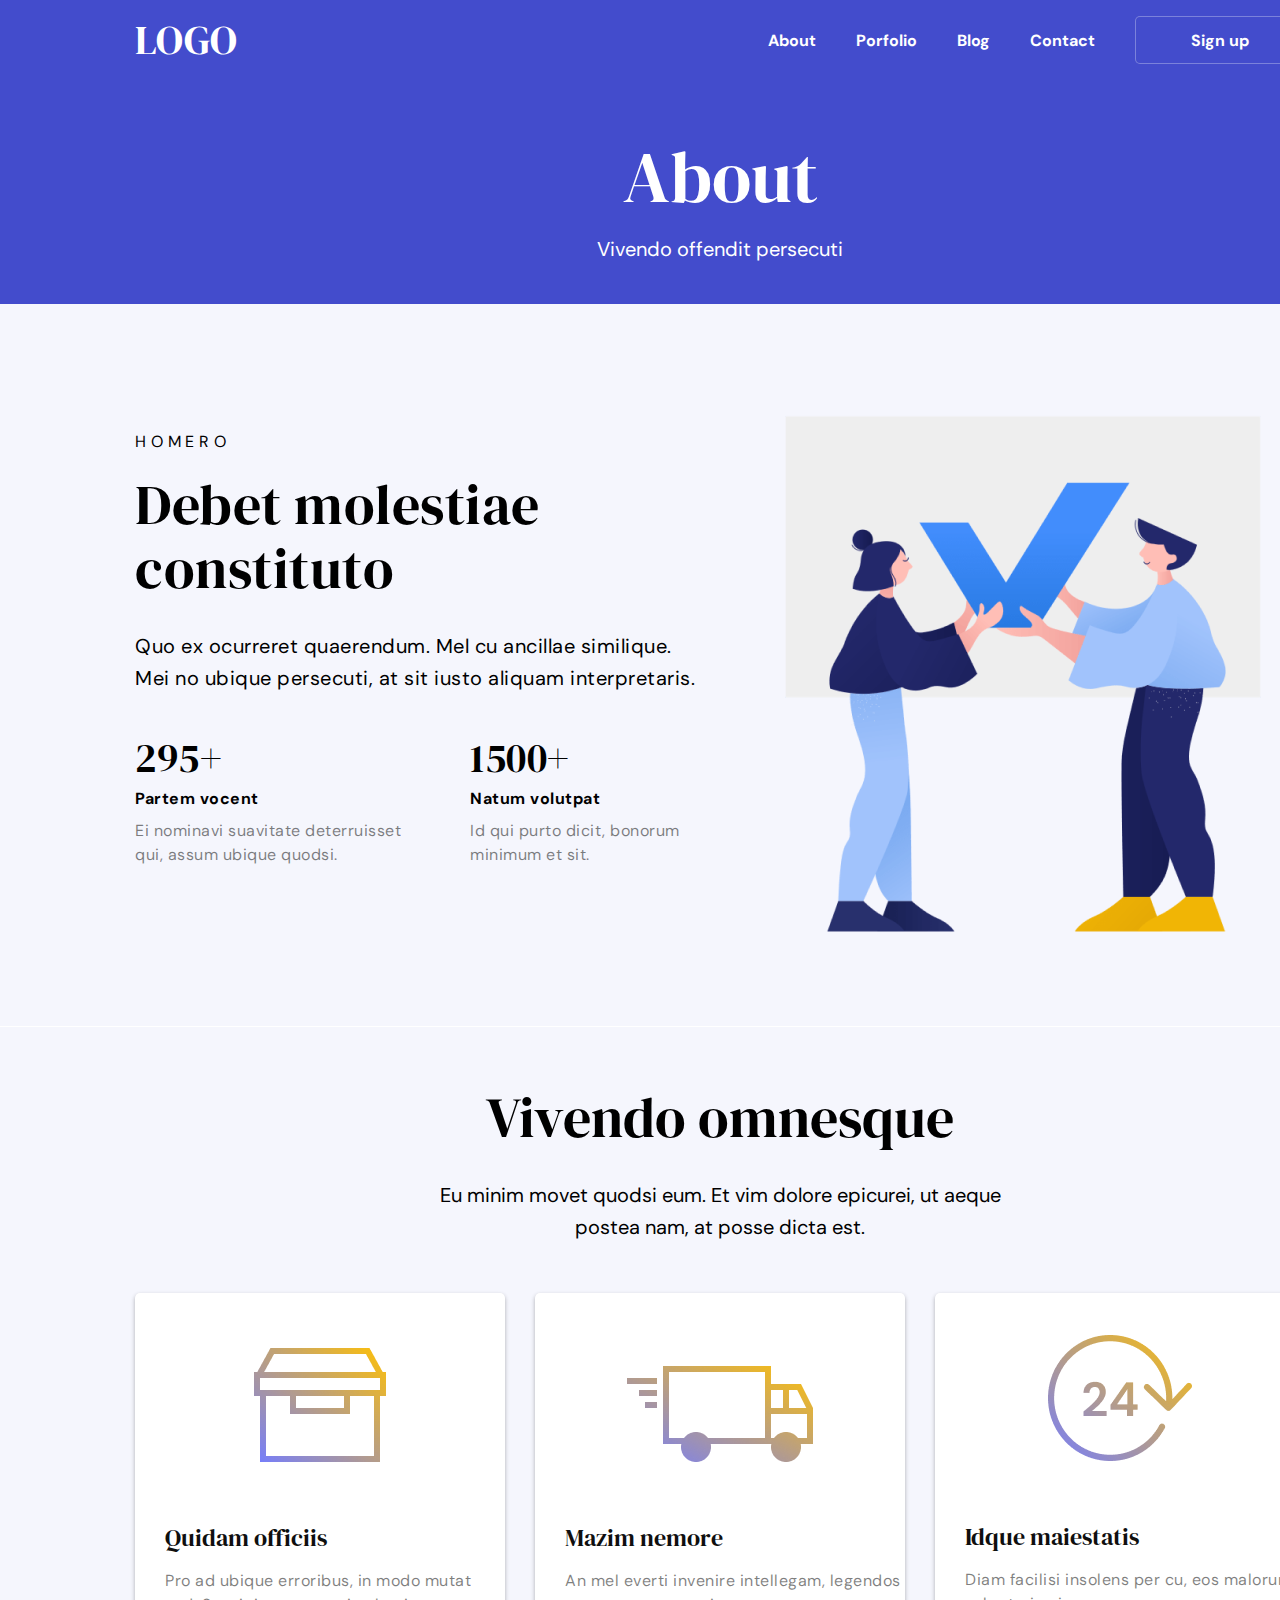
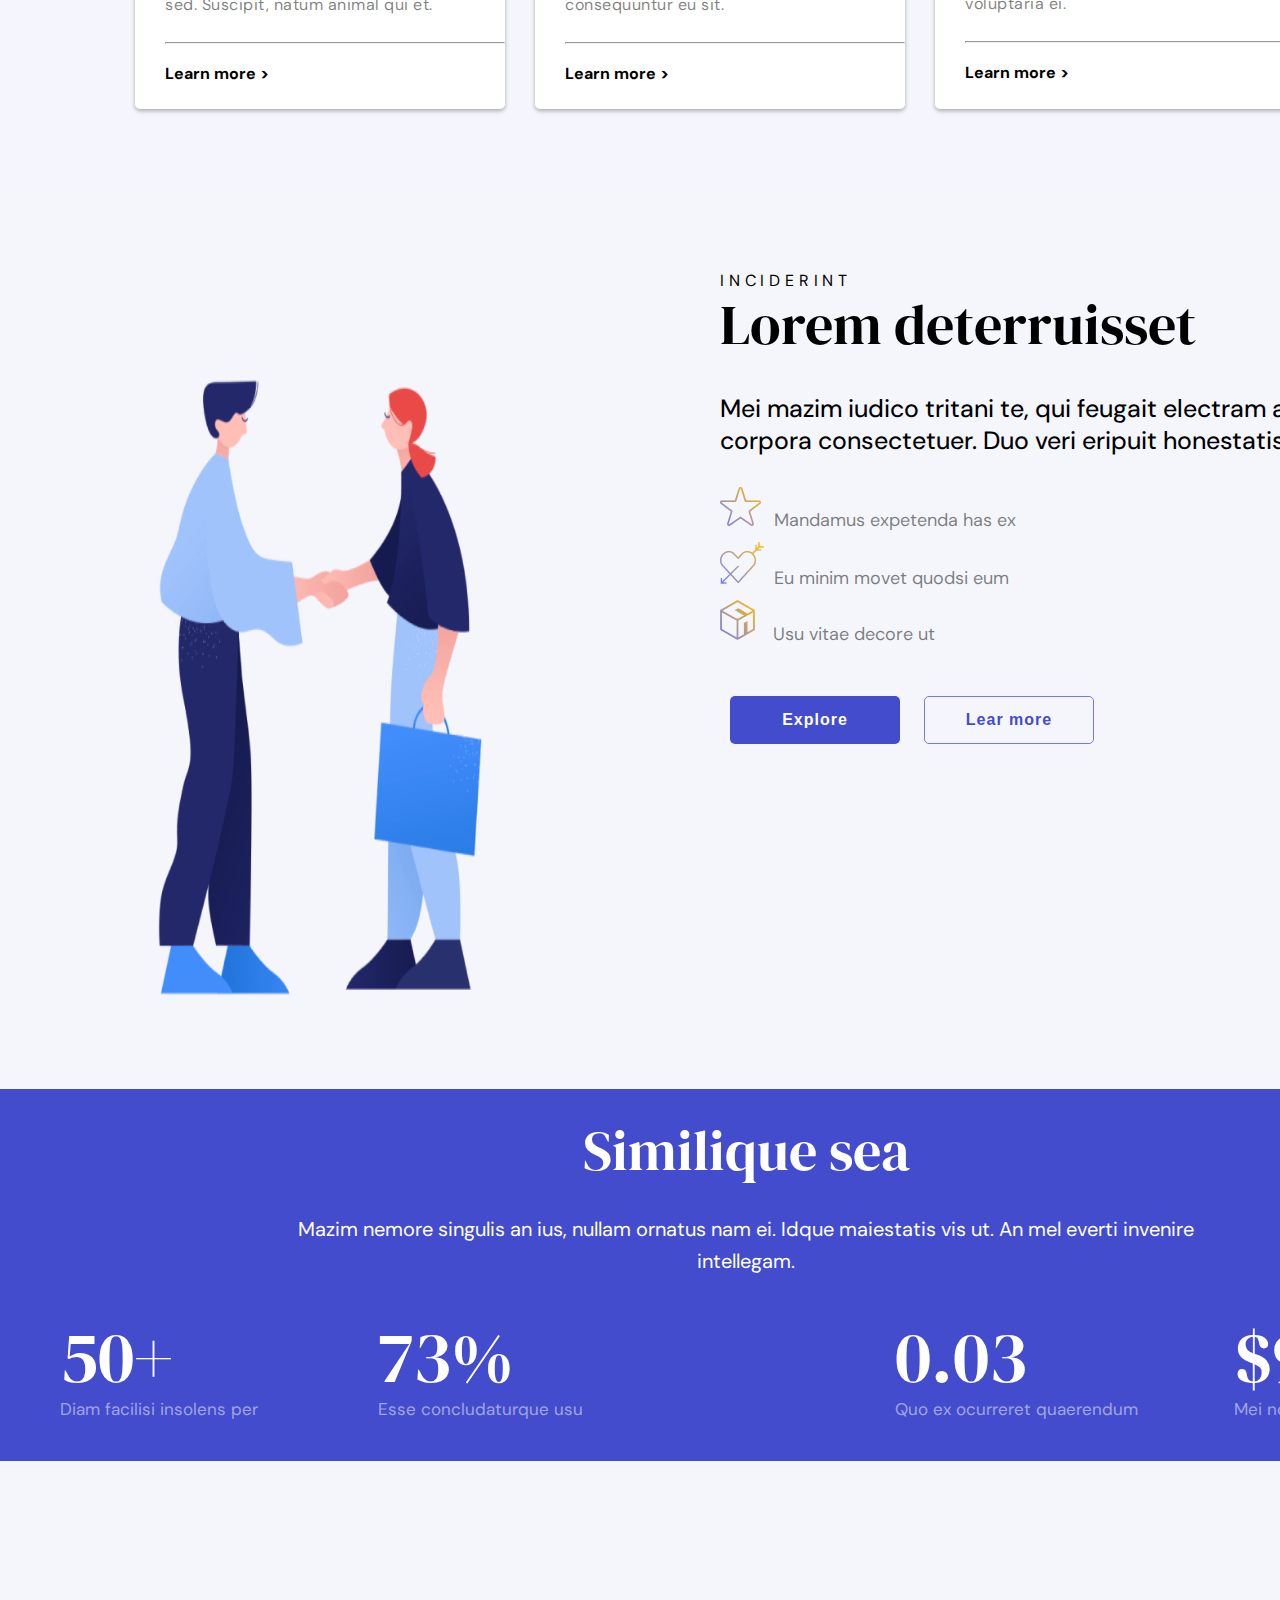
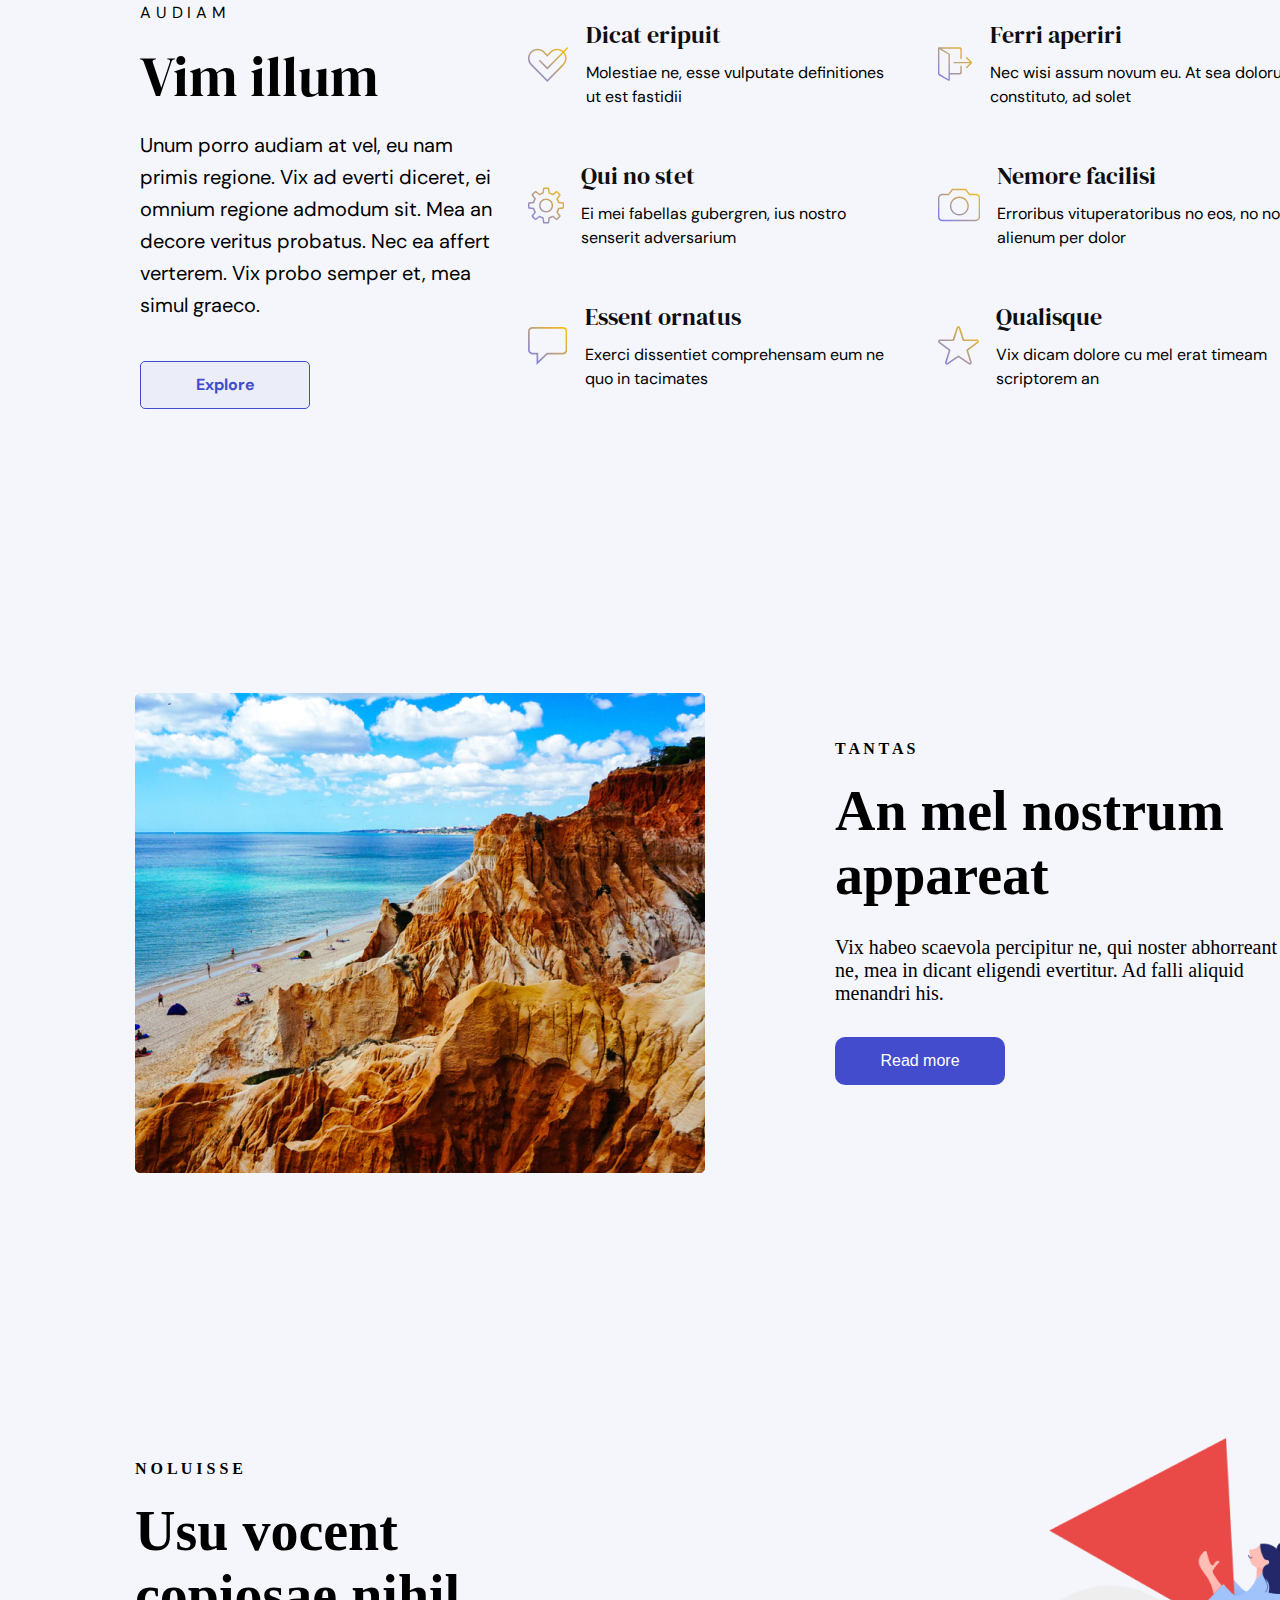
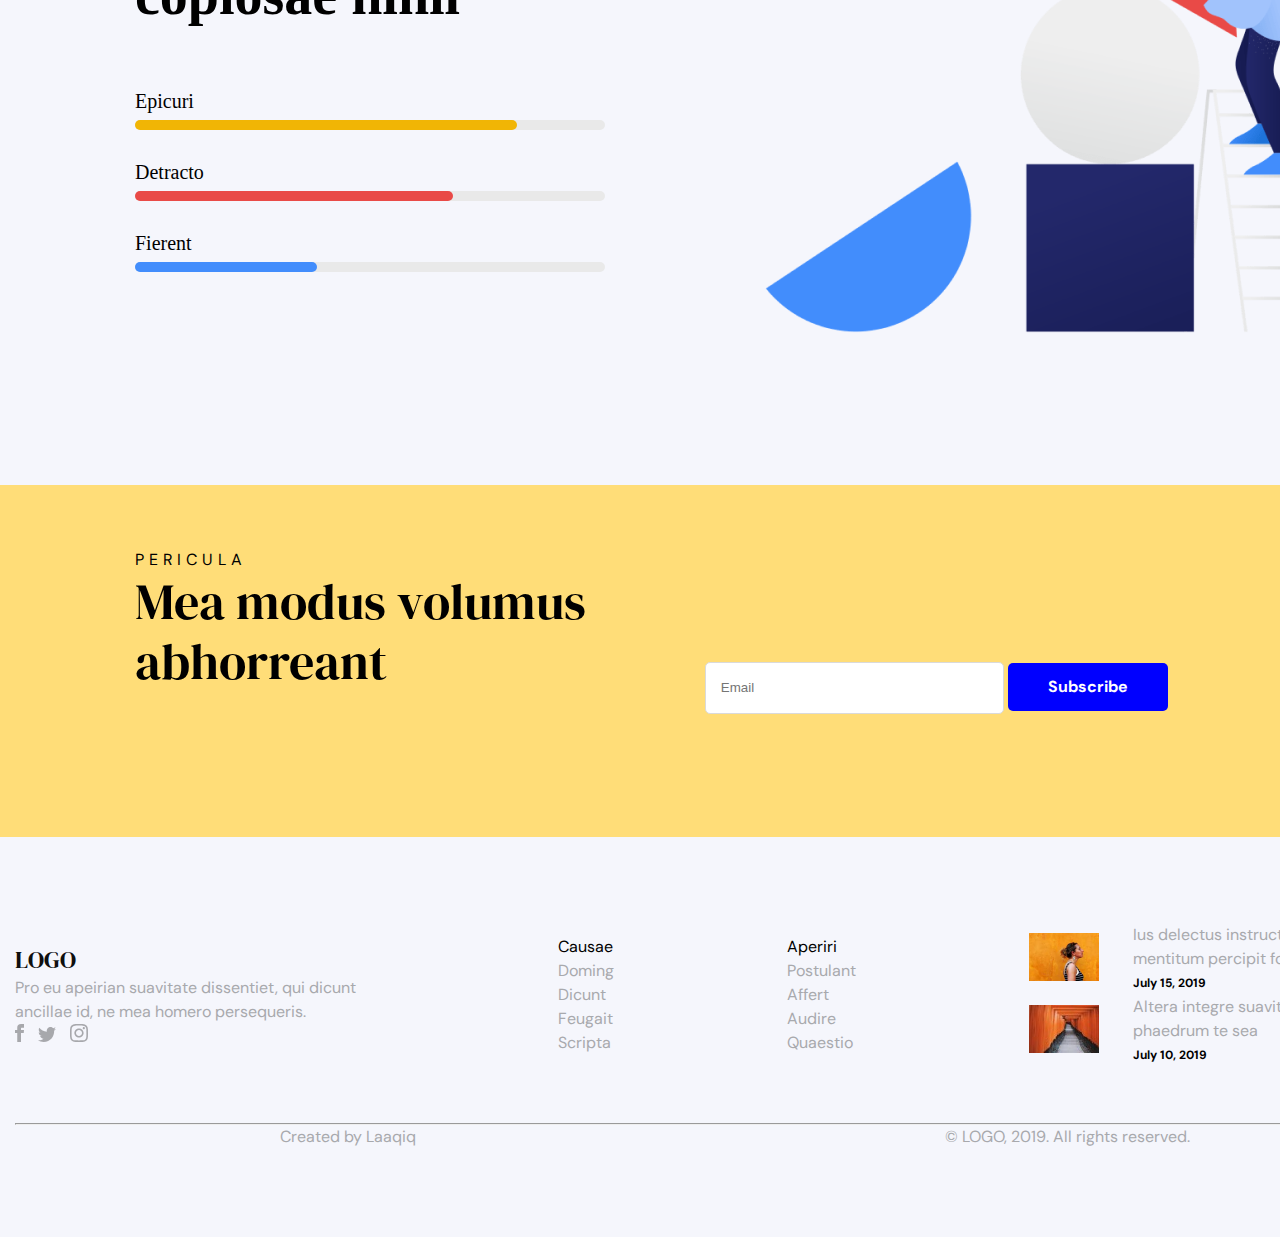
==== commit d37ed414: "raushanfinal" ====
--- a/FIGMA/index.html
+++ b/FIGMA/index.html
@@ -24,13 +24,11 @@
       href="https://fonts.googleapis.com/css2?family=Material+Symbols+Outlined:opsz,wght,FILL,GRAD@20..48,100..700,0..1,-50..200"
       rel="stylesheet "
     />
+
+    <link rel="icon" href="./img/favicon2.jpg">
     <link rel="icon" href="/Team_Digital_Galaxy/FIGMA/img/favicon2.jpg">
-  
-  <link rel="stylesheet" href="/Team_Digital_Galaxy/FIGMA/style/gulshaba/style.css">
-  <link rel="stylesheet" href="/FIGMA/style/saurav/style.css">
-  <link rel="stylesheet" href="/FIGMA/style/gulshaba/style.css">
-  <link rel="stylesheet" href="/FIGMA/style/Abhsihek/style.css">
-  <link rel="stylesheet" href="/FIGMA/style/raushan/style.css">
+    
+    <link rel="stylesheet" href="./style/style.css" />
 
     <title>TEAM DIGITAL GALAXY</title>
 </head>
@@ -156,117 +154,225 @@
   </div>
   
   <!-- RAUSHAN PART START -->
-    <div class="mainmain">
-        <div class="main">
-            <div class="main2">
-                <!-- ////////////////////////////////////// -->
-                <div>
-                    <h5 class="audi" >AUDIAM</h5>  
-                    <H2 class="vim">Vim illum</H2>
-                    <p class="unum">Unum porro audiam at vel,eu nam <br>primis regione. Vix and everti diceret,
-                  <br>ei omnium regione admodum sit.  <br> <br></p>
-                  <p class="unum">Mea an decore veritus probatus. <br> Nec ea affert verterem. Vix probo <br>
-                  semper et,mea simul graeco.</p>
-                  <button class="fbutton">Explore</button>
-                </div>
-                <!-- ///////////// -->
-                <div class="div2">
-                    <div class="logo">
-                        <svg xmlns="http://www.w3.org/2000/svg" width="52" height="45" viewBox="0 0 52 45" fill="none">
-                            <path fill-rule="evenodd" clip-rule="evenodd" d="M52 1.42173L50.5812 0L45.497 5.15449C40.654 0.903796 33.3195 1.11055 28.7188 5.77475L24.8813 9.66448L21.0437 5.77469C16.2297 0.894206 8.42234 0.894206 3.60821 5.77475C-1.20274 10.6512 -1.20274 18.557 3.60821 23.4343L24.8813 45L46.1544 23.4343C50.7029 18.8221 50.9503 11.5019 46.8963 6.59603L52 1.42173ZM44.0828 6.58834L24.8813 26.0553L15.3171 16.3592L13.8983 17.7809L24.8813 28.9154L45.4782 8.03372C48.7525 12.1469 48.505 18.1905 44.7356 22.0126L24.8813 42.14L5.02694 22.0125C0.991864 17.9218 0.991864 11.2865 5.02689 7.19657C9.05887 3.10897 15.5931 3.10897 19.625 7.19651L24.172 11.8053L24.8813 12.5243L30.1375 7.19657C33.9584 3.32289 40.0266 3.12017 44.0828 6.58834ZM24.8813 9.66448L25.5906 10.3834H24.172L24.8813 9.66448Z" fill="url(#paint0_linear_0_954)"/>
-                            <defs>
-                            <linearGradient id="paint0_linear_0_954" x1="26" y1="-22.5" x2="-18.5337" y2="28.9612" gradientUnits="userSpaceOnUse">
-                            <stop stop-color="#FFC105"/>
-                            <stop offset="1" stop-color="#737CFF"/>
-                            </linearGradient>
-                            </defs>
-                            
-                            </svg>
-                            <!-- //////////// -->
-                            <svg xmlns="http://www.w3.org/2000/svg" width="49" height="48" viewBox="0 0 49 48" fill="none">
-                                <path fill-rule="evenodd" clip-rule="evenodd" d="M2 37.9957L15 45.9949V43.9951V10.5858L2 2.99966V37.9957ZM31.9813 34.9959V27.2627C31.9813 26.7078 32.4325 26.2575 32.9907 26.2575C33.5478 26.2575 34 26.7078 34 27.2627V36.9959C34 37.5518 32.5385 39.0064 31.9813 39.0064H16.9298V46.9947C16.9298 47.3526 16.7381 47.6833 16.4282 47.8633C16.2707 47.9538 16.0961 48 15.9205 48C15.7489 48 15.1544 47.9497 15 47.8633L1.00935 39.9955C0.57634 39.8819 0 38.4676 0 38.0011V1.00526C0 0.450358 0.45118 0 1.00935 0H31.9813C32.5385 0 34 1.45562 34 2.01053V15.9736C34 16.5285 33.5478 16.9789 32.9907 16.9789C32.4325 16.9789 31.9813 16.5285 31.9813 15.9736V4.01053C31.9813 2.90596 31.0859 2.01053 29.9813 2.01053H4.93876L15.9245 8.99899C16.2405 9.17692 16.9298 9.63699 16.9298 9.99888V36.9959H29.9813C31.0859 36.9959 31.9813 36.1004 31.9813 34.9959ZM49 21.9973C49 22.1328 48.9727 22.2644 48.9221 22.3868C48.8705 22.5102 48.7967 22.6205 48.7036 22.7136L41.7164 29.7002C41.5191 29.8985 41.2601 29.9966 41.0012 29.9966C40.7422 29.9966 40.4832 29.8985 40.2859 29.7002C39.8904 29.3057 39.8904 28.6653 40.2859 28.2697L45.5463 23.009H23.0116C22.4522 23.009 22 22.5567 22 21.9973C22 21.4388 22.4522 20.9856 23.0116 20.9856H45.5463L40.2859 15.7249C39.8904 15.3303 39.8904 14.6899 40.2859 14.2943C40.6815 13.8998 41.3208 13.8998 41.7164 14.2943L48.7036 21.282C48.7967 21.3741 48.8705 21.4854 48.9221 21.6088C48.9727 21.7312 49 21.8627 49 21.9973Z" fill="url(#paint0_linear_0_971)"/>
-                                <defs>
-                                <linearGradient id="paint0_linear_0_971" x1="24.5" y1="-24" x2="-23.4898" y2="24.9896" gradientUnits="userSpaceOnUse">
-                                <stop stop-color="#FFC105"/>
-                                <stop offset="1" stop-color="#737CFF"/>
-                                </linearGradient>
-                                </defs>
-                                </svg>
-                                <!-- ////////////////// -->
-                                <svg xmlns="http://www.w3.org/2000/svg" width="49" height="49" viewBox="0 0 49 49" fill="none">
-                                    <path fill-rule="evenodd" clip-rule="evenodd" d="M41.281 27.5815L46.874 26.85C46.9577 26.0561 47 25.2681 47 24.5004C47 23.7326 46.9577 22.9447 46.874 22.1497L41.281 21.4182C40.8668 21.3638 40.5292 21.0605 40.4315 20.6545C40.0334 18.998 39.3784 17.4181 38.4855 15.9602C38.2679 15.6045 38.292 15.1501 38.546 14.8196L41.9865 10.344C40.9978 9.12481 39.8843 8.01043 38.6639 7.02099L34.1895 10.4588C33.8569 10.7137 33.4035 10.7369 33.0487 10.5193C31.5895 9.62456 30.0084 8.96863 28.3496 8.56862C27.9445 8.47089 27.6412 8.13335 27.5867 7.72025L26.8541 2.12721C25.2659 1.95793 23.7432 1.95793 22.155 2.12519L21.4233 7.71622C21.3689 8.12932 21.0656 8.46787 20.6595 8.56459C18.9987 8.96259 17.4155 9.61852 15.9533 10.5132C15.5965 10.7309 15.1441 10.7067 14.8135 10.4528L10.3371 7.01394C9.79594 7.45425 9.26788 7.92479 8.76199 8.4195L8.40525 8.77619C7.91951 9.27292 7.45293 9.79484 7.01456 10.3339L10.454 14.8075C10.708 15.139 10.7321 15.5924 10.5135 15.9481C9.61656 17.4111 8.95951 18.995 8.55943 20.6565C8.46168 21.0625 8.12409 21.3658 7.71091 21.4202L2.11891 22.1517C2.04938 22.8197 2.01008 23.4958 2 24.1719V24.844C2.01008 25.509 2.04938 26.182 2.11791 26.848L7.71091 27.5795C8.12409 27.6339 8.46168 27.9372 8.55943 28.3433C8.95951 30.0058 9.61656 31.5897 10.5135 33.0517C10.7321 33.4083 10.708 33.8617 10.454 34.1922L7.01456 38.6659C7.45293 39.2059 7.92153 39.7299 8.4123 40.2316L8.76905 40.5893C9.2699 41.077 9.79594 41.5465 10.3371 41.9868L14.8135 38.547C15.1441 38.293 15.5976 38.2699 15.9533 38.4865C17.4155 39.3812 18.9987 40.0372 20.6595 40.4362C21.0656 40.5329 21.3689 40.8704 21.4233 41.2845L22.155 46.8756C23.7432 47.0418 25.2659 47.0418 26.8541 46.8735L27.5867 41.2805C27.6412 40.8664 27.9445 40.5289 28.3496 40.4311C30.0084 40.0311 31.5895 39.3752 33.0487 38.4815C33.4045 38.2628 33.859 38.287 34.1895 38.5409L38.6639 41.9798C39.8843 40.9903 40.9978 39.8759 41.9865 38.6558L38.546 34.1801C38.292 33.8497 38.2679 33.3962 38.4855 33.0406C39.3784 31.5816 40.0334 30.0027 40.4315 28.3453C40.5292 27.9392 40.8668 27.6359 41.281 27.5815ZM47.8962 20.2541C48.3464 20.3135 48.7009 20.6659 48.7633 21.115C48.9204 22.2579 49 23.3968 49 24.4994C49 25.6021 48.9204 26.7409 48.7633 27.8829C48.7009 28.332 48.3464 28.6854 47.8962 28.7438L42.204 29.488C41.8122 30.8806 41.2573 32.2199 40.5473 33.4836L44.049 38.0381C44.325 38.3976 44.327 38.8981 44.0541 39.2596C42.6864 41.0671 41.076 42.6782 39.2683 44.0457C38.9067 44.3196 38.4072 44.3176 38.0477 44.0417L33.4935 40.5425C32.2286 41.2534 30.8881 41.8102 29.4943 42.202L28.749 47.8943C28.6896 48.3435 28.3381 48.6989 27.8889 48.7613C26.7438 48.9194 25.6028 49 24.496 49C23.3952 49 22.2602 48.9204 21.1221 48.7634C20.673 48.7019 20.3195 48.3465 20.2611 47.8974L19.5158 42.208C18.1199 41.8163 16.7765 41.2594 15.5085 40.5475L10.9544 44.0477C10.5938 44.3236 10.0943 44.3256 9.73273 44.0528C8.91193 43.4325 8.1143 42.7447 7.36299 42.0096L6.99137 41.637C6.25215 40.8838 5.56731 40.0893 4.94794 39.2707C4.674 38.9092 4.67602 38.4087 4.95197 38.0492L8.45168 33.4967C7.73864 32.2289 7.1807 30.8846 6.78692 29.4859L1.09574 28.7418C0.645558 28.6824 0.291055 28.3299 0.228614 27.8808C0.0916471 26.889 0.0151067 25.8719 0 24.8569V24.1561C0.0151067 23.1269 0.0916471 22.1089 0.228614 21.118C0.291055 20.6689 0.645558 20.3155 1.09574 20.2571L6.78692 19.5119C7.1807 18.1142 7.73864 16.7699 8.45168 15.5012L4.95197 10.9487C4.67602 10.5892 4.674 10.0897 4.94794 9.7272C5.56731 8.90853 6.25215 8.11504 6.98432 7.36787L7.35493 6.9963C8.1143 6.25316 8.91193 5.5664 9.73273 4.9451C10.0953 4.67221 10.5938 4.67423 10.9544 4.95014L15.5085 8.45036C16.7765 7.73844 18.1199 7.18259 19.5158 6.79088L20.2611 1.1015C20.3195 0.651387 20.673 0.296934 21.1221 0.234502C23.4043 -0.0796726 25.6048 -0.0776587 27.8889 0.237523C28.3381 0.299955 28.6896 0.654408 28.749 1.10352L29.4943 6.79591C30.8881 7.18863 32.2286 7.74548 33.4935 8.4564L38.0477 4.95719C38.4072 4.68027 38.9067 4.67926 39.2683 4.95316C41.076 6.32062 42.6864 7.93177 44.0541 9.73928C44.327 10.1008 44.325 10.6012 44.049 10.9597L40.5473 15.5143C41.2573 16.779 41.8122 18.1183 42.204 19.5099L47.8962 20.2541ZM17 24.5C17 28.6353 20.3645 32 24.4995 32C28.6345 32 32 28.6353 32 24.5C32 20.3638 28.6345 17 24.4995 17C20.3645 17 17 20.3638 17 24.5ZM15 24.5C15 19.2617 19.2615 15 24.4995 15C29.7375 15 34 19.2617 34 24.5C34 29.7383 29.7375 34 24.4995 34C19.2615 34 15 29.7383 15 24.5Z" fill="url(#paint0_linear_0_985)"/>
-                                    <defs>
-                                    <linearGradient id="paint0_linear_0_985" x1="24.5" y1="-24.5" x2="-24.5" y2="24.5" gradientUnits="userSpaceOnUse">
-                                    <stop stop-color="#FFC105"/>
-                                    <stop offset="1" stop-color="#737CFF"/>
-                                    </linearGradient>
-                                    </defs>
-                                    </svg>
-    
-                    </div>
-                    <!-- /////////////////////// -->
-                    <div class="ltext">
-                        <h3 class="dicat1">Dicat Eriput</h3>
-                        <p class="div1p">Molestiate ne, esse vulputate <br>
-                            definitiones ut est fastidii</p>
-                            <!-- /////// -->
-                            <h3 class="dicat">Ferri aperiri</h3>
-                            <p class="div1p">Nec wisi assum novum eu.At sea <br>
-                               dolorum constituto, as solet</p>
-                               <!-- ///////////////////// -->
-                               <h3 class="dicat">Qui no stet</h3>
-                               <p class="div1p">Ei mei fabellas gubergren,ius nostro <br>
-                                  senserit adversarius</p>
-                    </div>
-                </div>
-                <div class="div3">
-                    <div class="logo">
-                        <!-- /////////////logo -->
-                        <svg xmlns="http://www.w3.org/2000/svg" width="60" height="46" viewBox="0 0 60 46" fill="none">
-                            <path fill-rule="evenodd" clip-rule="evenodd" d="M39.9848 0H20.0152L14.6306 7H6.00491C2.68762 7 0 9.68006 0 12.9979V40.0021C0 43.3136 2.6942 46 6.00491 46H53.9951C57.3124 46 60 43.3199 60 40.0021V12.9979C60 9.68636 57.3058 7 53.9951 7H45.3694L39.9848 0ZM14.6306 7H15.6154L14.0301 7.78058L14.6306 7ZM6.00491 9H15.6154L21 2H39L44.3846 9H53.9951C56.2002 9 58 10.7899 58 12.9979V40.0021C58 42.2162 56.2069 44 53.9951 44H6.00491C3.79979 44 2 42.2101 2 40.0021V12.9979C2 10.7838 3.79306 9 6.00491 9ZM30.5 38C23.0442 38 17 31.9558 17 24.5C17 17.0442 23.0442 11 30.5 11C37.9558 11 44 17.0442 44 24.5C44 31.9558 37.9558 38 30.5 38ZM30.5 36C36.8513 36 42 30.8513 42 24.5C42 18.1487 36.8513 13 30.5 13C24.1487 13 19 18.1487 19 24.5C19 30.8513 24.1487 36 30.5 36Z" fill="url(#paint0_linear_0_964)"/>
-                            <defs>
-                            <linearGradient id="paint0_linear_0_964" x1="30" y1="-23" x2="-14.4227" y2="34.9426" gradientUnits="userSpaceOnUse">
-                            <stop stop-color="#FFC105"/>
-                            <stop offset="1" stop-color="#737CFF"/>
-                            </linearGradient>
-                            </defs>
-                            </svg>
-                            <!--  //////////////// -->
-                            <svg xmlns="http://www.w3.org/2000/svg" width="54" height="52" viewBox="0 0 54 52" fill="none">
-                                <path fill-rule="evenodd" clip-rule="evenodd" d="M11.7391 37.5207V52L26.8154 37.5207H48.1283C51.3723 37.5207 54 34.8995 54 31.659V5.86176C54 2.62474 51.3698 0 48.1283 0H5.87169C2.62766 0 0 2.62119 0 5.86176V31.659C0 34.896 2.63017 37.5207 5.87169 37.5207H11.7391ZM48.1283 35.1757H25.8698L14.087 46.4919V35.1757H5.87169C3.92637 35.1757 2.34783 33.6004 2.34783 31.659V5.86176C2.34783 3.917 3.92366 2.34505 5.87169 2.34505H48.1283C50.0736 2.34505 51.6522 3.92034 51.6522 5.86176V31.659C51.6522 33.6037 50.0763 35.1757 48.1283 35.1757Z" fill="url(#paint0_linear_0_976)"/>
-                                <defs>
-                                <linearGradient id="paint0_linear_0_976" x1="27" y1="-26" x2="-24.963" y2="27.9616" gradientUnits="userSpaceOnUse">
-                                <stop stop-color="#FFC105"/>
-                                <stop offset="1" stop-color="#737CFF"/>
-                                </linearGradient>
-                                </defs>
-                                </svg>
-                                <!-- ////////////////// -->
-                                <svg xmlns="http://www.w3.org/2000/svg" width="50" height="47" viewBox="0 0 50 47" fill="none">
-                                    <path fill-rule="evenodd" clip-rule="evenodd" d="M32 16.0934H47.6022C48.647 16.1134 49.5627 16.7936 49.8811 17.7838C50.2025 18.764 49.8579 19.8442 49.0217 20.4644L36.8616 29.5263L41.2803 43.8593C41.5856 44.8495 41.229 45.9198 40.3897 46.5299C39.9616 46.84 39.4608 47 38.941 47C38.4443 47 37.9648 46.85 37.5527 46.5699L25.0006 37.9881L12.4496 46.5699C11.6134 47.15 10.4407 47.13 9.61458 46.5299C8.77435 45.9198 8.41569 44.8495 8.72095 43.8593L13.1367 29.5263L0.978555 20.4644C0.143363 19.8442 -0.202199 18.764 0.118176 17.7838C0.436536 16.7936 1.35233 16.1134 2.39606 16.0934H18L22.6915 1.62034C23.0341 0.650138 23.9619 0 25.0006 0C26.0373 0 26.9652 0.650138 27.3088 1.62034L32 16.0934ZM34.7343 29.4149C34.6103 29.0147 34.7535 28.5745 35.0932 28.3244L47.827 18.8406C47.9742 18.7306 48.0357 18.5405 47.9793 18.3704C47.9218 18.1903 47.7605 18.0803 47.576 18.0703H31C30.5796 18.0603 30.1391 17.48 30 17.0799L25.409 2.26387C25.286 1.91373 24.7134 1.91373 24.5924 2.25387L20 17.0799C19.8609 17.48 18.4204 18.0603 18 18.0703H2.42238C2.2389 18.0803 2.07659 18.2003 2.02114 18.3704C1.96368 18.5405 2.02618 18.7306 2.17438 18.8506L14.9052 28.3244C15.2449 28.5745 15.3881 29.0147 15.2641 29.4149L10.6377 44.421C10.5843 44.6011 10.6468 44.7911 10.795 44.9012C10.9795 45.0312 11.1095 45.0312 11.296 44.9112L24.4291 35.9375C24.6015 35.8175 24.8011 35.7575 25.0007 35.7575C25.2003 35.7575 25.4009 35.8175 25.5723 35.9375L38.7044 44.9112C38.8546 45.0112 39.0592 45.0112 39.2105 44.9012C39.3546 44.7911 39.4181 44.6011 39.3637 44.431L34.7343 29.4149Z" fill="url(#paint0_linear_0_990)"/>
-                                    <defs>
-                                    <linearGradient id="paint0_linear_0_990" x1="25" y1="-23.5" x2="-21.9102" y2="26.4044" gradientUnits="userSpaceOnUse">
-                                    <stop stop-color="#FFC105"/>
-                                    <stop offset="1" stop-color="#737CFF"/>
-                                    </linearGradient>
-                                    </defs>
-                                    </svg>
-                                    <!-- /// -->
-                    </div>
-                    <div class="ltext1">
-                        <h3 class="dicat">Nemore facilisi</h3>
-                        <p class="div1p">Erroribus vituperatoribus no eos, no <br> nobis alienum per dolor </p>
-                            <!-- /////// -->
-                            <h3 class="dicat">Essent ornatus</h3>
-                            <p class="div1p">Exerci dissentiet comprehensam <br> eum ne quo in tacimates</p>
-                               <!-- ///////////////////// -->
-                               <h3 class="dicat">Qualisque</h3>
-                               <p class="div1p">Vix dicam dolore cu mel erat <br> timeam scriptorem an</p>
-                    </div>
-                </div>
-            </div>
-        </div>
-    </div>
+  <div class="section-6">
+    <div class="container">
+      <div class="section-6-left">
+        <h5>audiam</h5>
+        <h2>Vim illum</h2>
+        <p>
+          Unum porro audiam at vel, eu nam primis regione. Vix ad everti
+          diceret, ei omnium regione admodum sit. Mea an decore veritus
+          probatus. Nec ea affert verterem. Vix probo semper et, mea simul
+          graeco.
+        </p>
+        <button>Explore</button>
+      </div>
+      <div class="section-6-right">
+        <div>
+          <svg
+            xmlns="http://www.w3.org/2000/svg"
+            width="52"
+            height="45"
+            viewBox="0 0 52 45"
+            fill="none"
+          >
+            <path
+              fill-rule="evenodd"
+              clip-rule="evenodd"
+              d="M52 1.42173L50.5812 0L45.497 5.15449C40.654 0.903796 33.3195 1.11055 28.7188 5.77475L24.8813 9.66448L21.0437 5.77469C16.2297 0.894206 8.42234 0.894206 3.60821 5.77475C-1.20274 10.6512 -1.20274 18.557 3.60821 23.4343L24.8813 45L46.1544 23.4343C50.7029 18.8221 50.9503 11.5019 46.8963 6.59603L52 1.42173ZM44.0828 6.58834L24.8813 26.0553L15.3171 16.3592L13.8983 17.7809L24.8813 28.9154L45.4782 8.03372C48.7525 12.1469 48.505 18.1905 44.7356 22.0126L24.8813 42.14L5.02694 22.0125C0.991864 17.9218 0.991864 11.2865 5.02689 7.19657C9.05887 3.10897 15.5931 3.10897 19.625 7.19651L24.172 11.8053L24.8813 12.5243L30.1375 7.19657C33.9584 3.32289 40.0266 3.12017 44.0828 6.58834ZM24.8813 9.66448L25.5906 10.3834H24.172L24.8813 9.66448Z"
+              fill="url(#paint0_linear_0_954)"
+            />
+            <defs>
+              <linearGradient
+                id="paint0_linear_0_954"
+                x1="26"
+                y1="-22.5"
+                x2="-18.5337"
+                y2="28.9612"
+                gradientUnits="userSpaceOnUse"
+              >
+                <stop stop-color="#FFC105" />
+                <stop offset="1" stop-color="#737CFF" />
+              </linearGradient>
+            </defs>
+          </svg>
+          <div>
+            <h4>Dicat eripuit</h4>
+            <p>Molestiae ne, esse vulputate definitiones ut est fastidii</p>
+          </div>
+        </div>
+        <div>
+          <svg
+            xmlns="http://www.w3.org/2000/svg"
+            width="49"
+            height="48"
+            viewBox="0 0 49 48"
+            fill="none"
+          >
+            <path
+              fill-rule="evenodd"
+              clip-rule="evenodd"
+              d="M2 37.9957L15 45.9949V43.9951V10.5858L2 2.99966V37.9957ZM31.9813 34.9959V27.2627C31.9813 26.7078 32.4325 26.2575 32.9907 26.2575C33.5478 26.2575 34 26.7078 34 27.2627V36.9959C34 37.5518 32.5385 39.0064 31.9813 39.0064H16.9298V46.9947C16.9298 47.3526 16.7381 47.6833 16.4282 47.8633C16.2707 47.9538 16.0961 48 15.9205 48C15.7489 48 15.1544 47.9497 15 47.8633L1.00935 39.9955C0.57634 39.8819 0 38.4676 0 38.0011V1.00526C0 0.450358 0.45118 0 1.00935 0H31.9813C32.5385 0 34 1.45562 34 2.01053V15.9736C34 16.5285 33.5478 16.9789 32.9907 16.9789C32.4325 16.9789 31.9813 16.5285 31.9813 15.9736V4.01053C31.9813 2.90596 31.0859 2.01053 29.9813 2.01053H4.93876L15.9245 8.99899C16.2405 9.17692 16.9298 9.63699 16.9298 9.99888V36.9959H29.9813C31.0859 36.9959 31.9813 36.1004 31.9813 34.9959ZM49 21.9973C49 22.1328 48.9727 22.2644 48.9221 22.3868C48.8705 22.5102 48.7967 22.6205 48.7036 22.7136L41.7164 29.7002C41.5191 29.8985 41.2601 29.9966 41.0012 29.9966C40.7422 29.9966 40.4832 29.8985 40.2859 29.7002C39.8904 29.3057 39.8904 28.6653 40.2859 28.2697L45.5463 23.009H23.0116C22.4522 23.009 22 22.5567 22 21.9973C22 21.4388 22.4522 20.9856 23.0116 20.9856H45.5463L40.2859 15.7249C39.8904 15.3303 39.8904 14.6899 40.2859 14.2943C40.6815 13.8998 41.3208 13.8998 41.7164 14.2943L48.7036 21.282C48.7967 21.3741 48.8705 21.4854 48.9221 21.6088C48.9727 21.7312 49 21.8627 49 21.9973Z"
+              fill="url(#paint0_linear_0_971)"
+            />
+            <defs>
+              <linearGradient
+                id="paint0_linear_0_971"
+                x1="24.5"
+                y1="-24"
+                x2="-23.4898"
+                y2="24.9896"
+                gradientUnits="userSpaceOnUse"
+              >
+                <stop stop-color="#FFC105" />
+                <stop offset="1" stop-color="#737CFF" />
+              </linearGradient>
+            </defs>
+          </svg>
+          <div>
+            <h4>Ferri aperiri</h4>
+            <p>
+              Nec wisi assum novum eu. At sea dolorum constituto, ad solet
+            </p>
+          </div>
+        </div>
+        <div>
+          <svg
+            xmlns="http://www.w3.org/2000/svg"
+            width="49"
+            height="49"
+            viewBox="0 0 49 49"
+            fill="none"
+          >
+            <path
+              fill-rule="evenodd"
+              clip-rule="evenodd"
+              d="M41.281 27.5815L46.874 26.85C46.9577 26.0561 47 25.2681 47 24.5004C47 23.7326 46.9577 22.9447 46.874 22.1497L41.281 21.4182C40.8668 21.3638 40.5292 21.0605 40.4315 20.6545C40.0334 18.998 39.3784 17.4181 38.4855 15.9602C38.2679 15.6045 38.292 15.1501 38.546 14.8196L41.9865 10.344C40.9978 9.12481 39.8843 8.01043 38.6639 7.02099L34.1895 10.4588C33.8569 10.7137 33.4035 10.7369 33.0487 10.5193C31.5895 9.62456 30.0084 8.96863 28.3496 8.56862C27.9445 8.47089 27.6412 8.13335 27.5867 7.72025L26.8541 2.12721C25.2659 1.95793 23.7432 1.95793 22.155 2.12519L21.4233 7.71622C21.3689 8.12932 21.0656 8.46787 20.6595 8.56459C18.9987 8.96259 17.4155 9.61852 15.9533 10.5132C15.5965 10.7309 15.1441 10.7067 14.8135 10.4528L10.3371 7.01394C9.79594 7.45425 9.26788 7.92479 8.76199 8.4195L8.40525 8.77619C7.91951 9.27292 7.45293 9.79484 7.01456 10.3339L10.454 14.8075C10.708 15.139 10.7321 15.5924 10.5135 15.9481C9.61656 17.4111 8.95951 18.995 8.55943 20.6565C8.46168 21.0625 8.12409 21.3658 7.71091 21.4202L2.11891 22.1517C2.04938 22.8197 2.01008 23.4958 2 24.1719V24.844C2.01008 25.509 2.04938 26.182 2.11791 26.848L7.71091 27.5795C8.12409 27.6339 8.46168 27.9372 8.55943 28.3433C8.95951 30.0058 9.61656 31.5897 10.5135 33.0517C10.7321 33.4083 10.708 33.8617 10.454 34.1922L7.01456 38.6659C7.45293 39.2059 7.92153 39.7299 8.4123 40.2316L8.76905 40.5893C9.2699 41.077 9.79594 41.5465 10.3371 41.9868L14.8135 38.547C15.1441 38.293 15.5976 38.2699 15.9533 38.4865C17.4155 39.3812 18.9987 40.0372 20.6595 40.4362C21.0656 40.5329 21.3689 40.8704 21.4233 41.2845L22.155 46.8756C23.7432 47.0418 25.2659 47.0418 26.8541 46.8735L27.5867 41.2805C27.6412 40.8664 27.9445 40.5289 28.3496 40.4311C30.0084 40.0311 31.5895 39.3752 33.0487 38.4815C33.4045 38.2628 33.859 38.287 34.1895 38.5409L38.6639 41.9798C39.8843 40.9903 40.9978 39.8759 41.9865 38.6558L38.546 34.1801C38.292 33.8497 38.2679 33.3962 38.4855 33.0406C39.3784 31.5816 40.0334 30.0027 40.4315 28.3453C40.5292 27.9392 40.8668 27.6359 41.281 27.5815ZM47.8962 20.2541C48.3464 20.3135 48.7009 20.6659 48.7633 21.115C48.9204 22.2579 49 23.3968 49 24.4994C49 25.6021 48.9204 26.7409 48.7633 27.8829C48.7009 28.332 48.3464 28.6854 47.8962 28.7438L42.204 29.488C41.8122 30.8806 41.2573 32.2199 40.5473 33.4836L44.049 38.0381C44.325 38.3976 44.327 38.8981 44.0541 39.2596C42.6864 41.0671 41.076 42.6782 39.2683 44.0457C38.9067 44.3196 38.4072 44.3176 38.0477 44.0417L33.4935 40.5425C32.2286 41.2534 30.8881 41.8102 29.4943 42.202L28.749 47.8943C28.6896 48.3435 28.3381 48.6989 27.8889 48.7613C26.7438 48.9194 25.6028 49 24.496 49C23.3952 49 22.2602 48.9204 21.1221 48.7634C20.673 48.7019 20.3195 48.3465 20.2611 47.8974L19.5158 42.208C18.1199 41.8163 16.7765 41.2594 15.5085 40.5475L10.9544 44.0477C10.5938 44.3236 10.0943 44.3256 9.73273 44.0528C8.91193 43.4325 8.1143 42.7447 7.36299 42.0096L6.99137 41.637C6.25215 40.8838 5.56731 40.0893 4.94794 39.2707C4.674 38.9092 4.67602 38.4087 4.95197 38.0492L8.45168 33.4967C7.73864 32.2289 7.1807 30.8846 6.78692 29.4859L1.09574 28.7418C0.645558 28.6824 0.291055 28.3299 0.228614 27.8808C0.0916471 26.889 0.0151067 25.8719 0 24.8569V24.1561C0.0151067 23.1269 0.0916471 22.1089 0.228614 21.118C0.291055 20.6689 0.645558 20.3155 1.09574 20.2571L6.78692 19.5119C7.1807 18.1142 7.73864 16.7699 8.45168 15.5012L4.95197 10.9487C4.67602 10.5892 4.674 10.0897 4.94794 9.7272C5.56731 8.90853 6.25215 8.11504 6.98432 7.36787L7.35493 6.9963C8.1143 6.25316 8.91193 5.5664 9.73273 4.9451C10.0953 4.67221 10.5938 4.67423 10.9544 4.95014L15.5085 8.45036C16.7765 7.73844 18.1199 7.18259 19.5158 6.79088L20.2611 1.1015C20.3195 0.651387 20.673 0.296934 21.1221 0.234502C23.4043 -0.0796726 25.6048 -0.0776587 27.8889 0.237523C28.3381 0.299955 28.6896 0.654408 28.749 1.10352L29.4943 6.79591C30.8881 7.18863 32.2286 7.74548 33.4935 8.4564L38.0477 4.95719C38.4072 4.68027 38.9067 4.67926 39.2683 4.95316C41.076 6.32062 42.6864 7.93177 44.0541 9.73928C44.327 10.1008 44.325 10.6012 44.049 10.9597L40.5473 15.5143C41.2573 16.779 41.8122 18.1183 42.204 19.5099L47.8962 20.2541ZM17 24.5C17 28.6353 20.3645 32 24.4995 32C28.6345 32 32 28.6353 32 24.5C32 20.3638 28.6345 17 24.4995 17C20.3645 17 17 20.3638 17 24.5ZM15 24.5C15 19.2617 19.2615 15 24.4995 15C29.7375 15 34 19.2617 34 24.5C34 29.7383 29.7375 34 24.4995 34C19.2615 34 15 29.7383 15 24.5Z"
+              fill="url(#paint0_linear_0_985)"
+            />
+            <defs>
+              <linearGradient
+                id="paint0_linear_0_985"
+                x1="24.5"
+                y1="-24.5"
+                x2="-24.5"
+                y2="24.5"
+                gradientUnits="userSpaceOnUse"
+              >
+                <stop stop-color="#FFC105" />
+                <stop offset="1" stop-color="#737CFF" />
+              </linearGradient>
+            </defs>
+          </svg>
+          <div>
+            <h4>Qui no stet</h4>
+            <p>Ei mei fabellas gubergren, ius nostro senserit adversarium</p>
+          </div>
+        </div>
+        <div>
+          <svg
+            xmlns="http://www.w3.org/2000/svg"
+            width="60"
+            height="46"
+            viewBox="0 0 60 46"
+            fill="none"
+          >
+            <path
+              fill-rule="evenodd"
+              clip-rule="evenodd"
+              d="M39.9848 0H20.0152L14.6306 7H6.00491C2.68762 7 0 9.68006 0 12.9979V40.0021C0 43.3136 2.6942 46 6.00491 46H53.9951C57.3124 46 60 43.3199 60 40.0021V12.9979C60 9.68636 57.3058 7 53.9951 7H45.3694L39.9848 0ZM14.6306 7H15.6154L14.0301 7.78058L14.6306 7ZM6.00491 9H15.6154L21 2H39L44.3846 9H53.9951C56.2002 9 58 10.7899 58 12.9979V40.0021C58 42.2162 56.2069 44 53.9951 44H6.00491C3.79979 44 2 42.2101 2 40.0021V12.9979C2 10.7838 3.79306 9 6.00491 9ZM30.5 38C23.0442 38 17 31.9558 17 24.5C17 17.0442 23.0442 11 30.5 11C37.9558 11 44 17.0442 44 24.5C44 31.9558 37.9558 38 30.5 38ZM30.5 36C36.8513 36 42 30.8513 42 24.5C42 18.1487 36.8513 13 30.5 13C24.1487 13 19 18.1487 19 24.5C19 30.8513 24.1487 36 30.5 36Z"
+              fill="url(#paint0_linear_0_964)"
+            />
+            <defs>
+              <linearGradient
+                id="paint0_linear_0_964"
+                x1="30"
+                y1="-23"
+                x2="-14.4227"
+                y2="34.9426"
+                gradientUnits="userSpaceOnUse"
+              >
+                <stop stop-color="#FFC105" />
+                <stop offset="1" stop-color="#737CFF" />
+              </linearGradient>
+            </defs>
+          </svg>
+          <div>
+            <h4>Nemore facilisi</h4>
+            <p>
+              Erroribus vituperatoribus no eos, no nobis alienum per dolor
+            </p>
+          </div>
+        </div>
+        <div>
+          <svg
+            xmlns="http://www.w3.org/2000/svg"
+            width="54"
+            height="52"
+            viewBox="0 0 54 52"
+            fill="none"
+          >
+            <path
+              fill-rule="evenodd"
+              clip-rule="evenodd"
+              d="M11.7391 37.5207V52L26.8154 37.5207H48.1283C51.3723 37.5207 54 34.8995 54 31.659V5.86176C54 2.62474 51.3698 0 48.1283 0H5.87169C2.62766 0 0 2.62119 0 5.86176V31.659C0 34.896 2.63017 37.5207 5.87169 37.5207H11.7391ZM48.1283 35.1757H25.8698L14.087 46.4919V35.1757H5.87169C3.92637 35.1757 2.34783 33.6004 2.34783 31.659V5.86176C2.34783 3.917 3.92366 2.34505 5.87169 2.34505H48.1283C50.0736 2.34505 51.6522 3.92034 51.6522 5.86176V31.659C51.6522 33.6037 50.0763 35.1757 48.1283 35.1757Z"
+              fill="url(#paint0_linear_0_976)"
+            />
+            <defs>
+              <linearGradient
+                id="paint0_linear_0_976"
+                x1="27"
+                y1="-26"
+                x2="-24.963"
+                y2="27.9616"
+                gradientUnits="userSpaceOnUse"
+              >
+                <stop stop-color="#FFC105" />
+                <stop offset="1" stop-color="#737CFF" />
+              </linearGradient>
+            </defs>
+          </svg>
+          <div>
+            <h4>Essent ornatus</h4>
+            <p>Exerci dissentiet comprehensam eum ne quo in tacimates</p>
+          </div>
+        </div>
+        <div>
+          <svg
+            xmlns="http://www.w3.org/2000/svg"
+            width="50"
+            height="47"
+            viewBox="0 0 50 47"
+            fill="none"
+          >
+            <path
+              fill-rule="evenodd"
+              clip-rule="evenodd"
+              d="M32 16.0934H47.6022C48.647 16.1134 49.5627 16.7936 49.8811 17.7838C50.2025 18.764 49.8579 19.8442 49.0217 20.4644L36.8616 29.5263L41.2803 43.8593C41.5856 44.8495 41.229 45.9198 40.3897 46.5299C39.9616 46.84 39.4608 47 38.941 47C38.4443 47 37.9648 46.85 37.5527 46.5699L25.0006 37.9881L12.4496 46.5699C11.6134 47.15 10.4407 47.13 9.61458 46.5299C8.77435 45.9198 8.41569 44.8495 8.72095 43.8593L13.1367 29.5263L0.978555 20.4644C0.143363 19.8442 -0.202199 18.764 0.118176 17.7838C0.436536 16.7936 1.35233 16.1134 2.39606 16.0934H18L22.6915 1.62034C23.0341 0.650138 23.9619 0 25.0006 0C26.0373 0 26.9652 0.650138 27.3088 1.62034L32 16.0934ZM34.7343 29.4149C34.6103 29.0147 34.7535 28.5745 35.0932 28.3244L47.827 18.8406C47.9742 18.7306 48.0357 18.5405 47.9793 18.3704C47.9218 18.1903 47.7605 18.0803 47.576 18.0703H31C30.5796 18.0603 30.1391 17.48 30 17.0799L25.409 2.26387C25.286 1.91373 24.7134 1.91373 24.5924 2.25387L20 17.0799C19.8609 17.48 18.4204 18.0603 18 18.0703H2.42238C2.2389 18.0803 2.07659 18.2003 2.02114 18.3704C1.96368 18.5405 2.02618 18.7306 2.17438 18.8506L14.9052 28.3244C15.2449 28.5745 15.3881 29.0147 15.2641 29.4149L10.6377 44.421C10.5843 44.6011 10.6468 44.7911 10.795 44.9012C10.9795 45.0312 11.1095 45.0312 11.296 44.9112L24.4291 35.9375C24.6015 35.8175 24.8011 35.7575 25.0007 35.7575C25.2003 35.7575 25.4009 35.8175 25.5723 35.9375L38.7044 44.9112C38.8546 45.0112 39.0592 45.0112 39.2105 44.9012C39.3546 44.7911 39.4181 44.6011 39.3637 44.431L34.7343 29.4149Z"
+              fill="url(#paint0_linear_0_990)"
+            />
+            <defs>
+              <linearGradient
+                id="paint0_linear_0_990"
+                x1="25"
+                y1="-23.5"
+                x2="-21.9102"
+                y2="26.4044"
+                gradientUnits="userSpaceOnUse"
+              >
+                <stop stop-color="#FFC105" />
+                <stop offset="1" stop-color="#737CFF" />
+              </linearGradient>
+            </defs>
+          </svg>
+          <div>
+            <h4>Qualisque</h4>
+            <p>Vix dicam dolore cu mel erat timeam scriptorem an</p>
+          </div>
+        </div>
+      </div>
+    </div>
+  </div>
   
    <!-- Abhishek part Start -->
    <div id="container">
--- a/FIGMA/style/style.css
+++ b/FIGMA/style/style.css
@@ -0,0 +1,1359 @@
+nav {
+  width: 1440px;
+  height: 80px;
+  margin: auto;
+  background-color: rgb(67, 76, 204);
+  display: flex;
+  justify-content: space-between;
+  align-items: center;
+}
+nav h3 {
+  margin: 135px;
+  font-size: 40px;
+  color: #FFF;
+  font-weight: 400;
+  font-family: "DM Serif Display", serif;
+}
+nav div {
+  display: flex;
+  align-items: center;
+  gap: 40px;
+  margin-right: 135px;
+}
+nav div a {
+  text-decoration: none;
+  color: #FFF;
+  font-family: "DM Sans", sans-serif;
+  font-size: 16px;
+  font-weight: 700;
+}
+nav div button {
+  height: 48px;
+  width: 170px;
+  color: #FFF;
+  border-radius: 5px;
+  border: 1px solid rgba(255, 255, 255, 0.3);
+  background-color: rgb(67, 76, 204);
+  color: #FFF;
+  font-family: "DM Sans", sans-serif;
+  font-size: 16px;
+  font-weight: 700;
+  cursor: pointer;
+  transition: 0.3s;
+}
+nav div button:hover {
+  cursor: pointer;
+  transform: scale(1.05);
+}
+
+#menu {
+  display: none;
+}
+
+.about {
+  height: 224px;
+  width: 1440px;
+  background-color: rgb(67, 76, 204);
+}
+.about h1 {
+  padding-top: 47px;
+  color: #FFF;
+  text-align: center;
+  font-family: "DM Serif Display", serif;
+  font-size: 72px;
+  font-weight: 400;
+}
+.about p {
+  padding-top: 10px;
+  color: white;
+  text-align: center;
+  font-family: "DM Sans", sans-serif;
+  font-size: 20px;
+  font-style: normal;
+  font-weight: 400;
+}
+
+@media all and (max-width: 480px) {
+  #menu {
+    display: block;
+    color: #FFF;
+  }
+  nav {
+    width: 375px;
+    height: 64px;
+  }
+  nav h3 {
+    margin-left: 15px;
+    font-size: 24px;
+  }
+  nav div {
+    margin-right: 15px;
+  }
+  nav div a {
+    display: none;
+  }
+  nav div button {
+    display: none;
+  }
+  .about {
+    height: 224px;
+    width: 375px;
+    background-color: rgb(67, 76, 204);
+  }
+  .about h1 {
+    font-size: 56px;
+  }
+}
+.homero {
+  width: 1440px;
+  height: 768;
+  background-color: #F5F6FD;
+}
+.homero div {
+  margin-left: 135px;
+  margin-top: 127px;
+  width: 570px;
+  position: absolute;
+}
+.homero div h5 {
+  font-family: "DM Sans", sans-serif;
+  font-size: 16px;
+  font-style: normal;
+  font-weight: 400;
+  letter-spacing: 4.8px;
+  text-transform: uppercase;
+}
+.homero div h2 {
+  margin-top: 21px;
+  font-family: "DM Serif Display", serif;
+  font-size: 56px;
+  font-weight: 400;
+  line-height: 64px;
+  letter-spacing: 0.5px;
+}
+.homero div p {
+  margin-top: 29px;
+  font-family: "DM Sans", sans-serif;
+  font-size: 20px;
+  font-style: normal;
+  font-weight: 400;
+  line-height: 32px;
+  letter-spacing: 0.5px;
+}
+.homero div div {
+  margin: 0%;
+  margin-top: 20px;
+}
+.homero div div div:nth-child(1) {
+  width: 270px;
+}
+.homero div div div:nth-child(1) h3 {
+  font-family: "DM Serif Display", serif;
+  font-size: 40px;
+  font-style: normal;
+  font-weight: 400;
+  line-height: 48px;
+  letter-spacing: 0.5px;
+}
+.homero div div div:nth-child(1) p:nth-child(2) {
+  margin-top: 5px;
+  font-family: "DM Sans", sans-serif;
+  font-size: 16px;
+  font-style: normal;
+  font-weight: 700;
+  line-height: 24px;
+  letter-spacing: 0.5px;
+}
+.homero div div div:nth-child(1) p:nth-child(3) {
+  margin-top: 8px;
+  color: rgba(0, 0, 0, 0.5);
+  font-family: "DM Sans", sans-serif;
+  font-size: 16px;
+  font-style: normal;
+  font-weight: 400;
+  line-height: 24px;
+  letter-spacing: 0.5px;
+}
+.homero div div div:nth-child(2) {
+  margin-left: 335px;
+  width: 270px;
+}
+.homero div div div:nth-child(2) h3 {
+  font-family: "DM Serif Display", serif;
+  font-size: 40px;
+  font-style: normal;
+  font-weight: 400;
+  line-height: 48px;
+  letter-spacing: 0.5px;
+}
+.homero div div div:nth-child(2) p:nth-child(2) {
+  margin-top: 5px;
+  font-family: "DM Sans", sans-serif;
+  font-size: 16px;
+  font-style: normal;
+  font-weight: 700;
+  line-height: 24px;
+  letter-spacing: 0.5px;
+}
+.homero div div div:nth-child(2) p:nth-child(3) {
+  margin-top: 8px;
+  color: rgba(0, 0, 0, 0.5);
+  font-family: "DM Sans", sans-serif;
+  font-size: 16px;
+  font-style: normal;
+  font-weight: 400;
+  line-height: 24px;
+  letter-spacing: 0.5px;
+}
+.homero img {
+  margin-right: -119px;
+  margin-left: 482px;
+  transition: 0.3s;
+}
+.homero img:hover {
+  cursor: pointer;
+  transform: scale(1.1);
+}
+
+@media all and (max-width: 480px) {
+  .homero {
+    width: 375px;
+    height: 1152px;
+  }
+  .homero div {
+    margin-left: 14px;
+    margin-top: 47px;
+    width: 346px;
+  }
+  .homero div h2 {
+    font-size: 40px;
+  }
+  .homero div div {
+    display: flex;
+    flex-direction: column;
+    position: relative;
+  }
+  .homero div div div:nth-child(1) {
+    width: 270px;
+  }
+  .homero div div div:nth-child(1) h3 {
+    margin-left: 0px;
+  }
+  .homero div div div:nth-child(1) p:nth-child(2) {
+    margin-left: 0px;
+  }
+  .homero div div div:nth-child(2) {
+    margin-left: 0px;
+    width: 270px;
+  }
+  .homero div div div:nth-child(2) h3 {
+    margin-left: 0px;
+  }
+  .homero div div div:nth-child(2) p:nth-child(2) {
+    margin-left: 0px;
+  }
+  .homero img {
+    margin-top: 700px;
+    margin-right: 1px;
+    margin-left: -180px;
+    width: 647px;
+    height: 431px;
+  }
+}
+.vivendo {
+  width: 1440px;
+  background-color: #F5F6FD;
+}
+.vivendo h2 {
+  margin-top: 1px;
+  padding-top: 59px;
+  text-align: center;
+  font-family: "DM Serif Display", serif;
+  font-size: 56px;
+  font-style: normal;
+  font-weight: 400;
+  line-height: 64px;
+}
+.vivendo p {
+  margin-top: 29px;
+  text-align: center;
+  font-family: "DM Sans", sans-serif;
+  font-size: 20px;
+  font-style: normal;
+  font-weight: 400;
+  line-height: 32px;
+}
+
+.cont1 {
+  width: 1440px;
+  background-color: #F5F6FD;
+  padding-top: 50px;
+  padding-bottom: 80px;
+  display: grid;
+  grid-template-columns: repeat(3, 370px);
+  justify-content: center;
+  gap: 30px;
+}
+.cont1 div {
+  height: 416px;
+  padding-left: 30px;
+  border-radius: 5px;
+  background: #FFF;
+  box-shadow: 0px 2px 4px 0px rgba(0, 0, 0, 0.3);
+  transition: 0.3s;
+}
+.cont1 div img {
+  display: flex;
+  padding-right: 30px;
+}
+.cont1 div h4 {
+  margin-top: 60px;
+  margin-left: 0%;
+  font-family: "DM Serif Display", serif;
+  font-size: 24px;
+  font-style: normal;
+  font-weight: 400;
+  line-height: 32px;
+}
+.cont1 div p {
+  margin-top: 15px;
+  color: rgba(0, 0, 0, 0.5);
+  font-family: "DM Sans", sans-serif;
+  font-size: 16px;
+  font-style: normal;
+  font-weight: 400;
+  line-height: 24px;
+  letter-spacing: 0.5px;
+}
+.cont1 div hr {
+  margin-top: 25px;
+  margin-bottom: 18px;
+}
+.cont1 div a {
+  text-decoration: none;
+  color: black;
+  font-family: "DM Sans", sans-serif;
+  font-size: 16px;
+  font-style: normal;
+  font-weight: 700;
+  line-height: 24px;
+}
+.cont1 div:hover {
+  cursor: pointer;
+  transform: scale(1.05);
+}
+
+@media all and (max-width: 480px) {
+  .vivendo {
+    width: 375px;
+  }
+  .vivendo h2 {
+    font-size: 40px;
+  }
+  .vivendo p {
+    font-size: 20px;
+  }
+  .cont1 {
+    width: 375px;
+    grid-template-columns: repeat(1, 346px);
+  }
+}
+body {
+  margin: auto;
+  padding: 0px;
+}
+
+.inci {
+  background-color: rgb(245, 246, 252);
+  display: flex;
+  flex-direction: row;
+  width: 1440px;
+  margin: auto;
+}
+.inci div:nth-child(1) {
+  width: 100%;
+  max-width: 900px;
+  height: 100vh;
+  grid-area: b1;
+}
+.inci div:nth-child(1) img {
+  width: 100%;
+  height: 100%;
+}
+.inci div:nth-child(2) {
+  grid-area: b2;
+  width: 100%;
+  margin-top: 80px;
+}
+.inci div:nth-child(2) p:nth-child(1) {
+  font-family: DM Sans;
+  font-size: 16px;
+  font-weight: 400;
+  line-height: 24px;
+  letter-spacing: 0.3em;
+  text-align: left;
+}
+.inci div:nth-child(2) p:nth-child(2) {
+  font-family: DM Serif Display;
+  font-size: 56px;
+  font-weight: 550;
+  line-height: 64px;
+  letter-spacing: 0px;
+  text-align: left;
+  height: 60px;
+  white-space: nowrap;
+  overflow: hidden;
+}
+.inci div:nth-child(2) p:nth-child(3) {
+  font-family: DM Sans;
+  font-size: 25px;
+  font-weight: 450;
+  line-height: 32px;
+  letter-spacing: 0px;
+  text-align: left;
+  margin-top: 40px;
+  height: -moz-fit-content;
+  height: fit-content;
+  top: 2105px;
+  left: 735px;
+}
+.inci div:nth-child(2) p:nth-child(4) {
+  margin-top: 30px;
+  margin-bottom: 10px;
+  font-family: DM Sans;
+  font-size: 18px;
+  font-weight: 400;
+  line-height: 24px;
+  letter-spacing: 0px;
+  text-align: left;
+  color: rgba(0, 0, 0, 0.5);
+}
+.inci div:nth-child(2) p:nth-child(4) img {
+  margin-right: 13px;
+}
+.inci div:nth-child(2) p:nth-child(5) {
+  margin-bottom: 10px;
+  font-family: DM Sans;
+  font-size: 18px;
+  font-weight: 400;
+  line-height: 24px;
+  letter-spacing: 0px;
+  text-align: left;
+  color: rgba(0, 0, 0, 0.5);
+}
+.inci div:nth-child(2) p:nth-child(5) img {
+  margin-right: 10px;
+}
+.inci div:nth-child(2) p:nth-child(6) {
+  margin-bottom: 30px;
+  font-family: DM Sans;
+  font-size: 18px;
+  font-weight: 400;
+  line-height: 24px;
+  letter-spacing: 0px;
+  text-align: left;
+  color: rgba(0, 0, 0, 0.5);
+}
+.inci div:nth-child(2) p:nth-child(6) img {
+  margin-right: 18px;
+}
+.inci div:nth-child(2) div {
+  white-space: nowrap;
+}
+.inci div:nth-child(2) div button {
+  width: 170px;
+  height: 48px;
+  font-size: medium;
+  margin: 0 10px;
+  margin-bottom: 100px;
+  /* Add some spacing between buttons */
+}
+.inci div:nth-child(2) div button:nth-child(1) {
+  background-color: rgb(67, 76, 204);
+  color: white;
+  font-weight: bold;
+  letter-spacing: 1px;
+  border-radius: 5px;
+  border: none;
+  margin-top: 20px;
+}
+.inci div:nth-child(2) div button:nth-child(2) {
+  color: rgb(67, 76, 204);
+  border-radius: 5px;
+  border: 1px solid rgb(119, 119, 236);
+  margin-top: 20px;
+  font-weight: bold;
+  letter-spacing: 1px;
+  border-radius: 5px;
+  background-color: rgb(245, 246, 252);
+}
+@media all and (max-width: 480px) {
+  .inci {
+    flex-direction: column;
+  }
+  .inci .inci {
+    width: 375px;
+  }
+  .inci div:nth-child(2) {
+    width: 100%;
+    margin-left: auto;
+    margin-right: auto;
+  }
+  .inci div:nth-child(2) p:nth-child(2) {
+    margin-top: 30px;
+    font-family: DM Serif Display;
+    font-size: 40px;
+    font-weight: 550;
+    line-height: 48px;
+    letter-spacing: 0px;
+    text-align: left;
+  }
+  .inci div:nth-child(2) div button {
+    font-size: 14px;
+    margin-bottom: 20px;
+  }
+  .inci div:nth-child(2) div button:nth-child(1), .inci div:nth-child(2) div button:nth-child(2) {
+    width: 120px;
+  }
+}
+
+.simili {
+  width: 1440px;
+  height: auto;
+  top: 2608px;
+  margin: auto;
+  display: grid;
+  justify-content: space-between;
+  background-color: rgb(67, 76, 204);
+  grid-template-areas: ". b1 b1 ." "b2 b3 b4 b5";
+}
+.simili div:nth-child(1) {
+  margin-top: 30px;
+  grid-area: b1;
+  margin-bottom: 40px;
+}
+.simili div:nth-child(1) p:nth-child(1) {
+  font-family: DM Serif Display;
+  font-size: 56px;
+  font-weight: 500;
+  line-height: 64px;
+  letter-spacing: 0px;
+  text-align: center;
+  color: rgb(255, 255, 255);
+}
+.simili div:nth-child(1) p:nth-child(2) {
+  margin-top: 30px;
+  font-family: DM Sans;
+  font-size: 20px;
+  font-weight: 400;
+  line-height: 32px;
+  letter-spacing: 0px;
+  text-align: center;
+  color: rgb(255, 255, 255);
+}
+.simili div:nth-child(2) {
+  grid-area: b2;
+  margin-left: 60px;
+  margin-top: 0px;
+  margin-bottom: 40px;
+}
+.simili div:nth-child(2) p:nth-child(1) {
+  font-family: DM Serif Display;
+  font-size: 72px;
+  font-weight: 500;
+  line-height: 80px;
+  letter-spacing: 0px;
+  margin: 0px;
+  color: rgb(255, 255, 255);
+}
+.simili div:nth-child(2) p:nth-child(2) {
+  font-family: DM Sans;
+  font-size: 17px;
+  font-weight: 400;
+  line-height: 24px;
+  letter-spacing: 0px;
+  margin: 0px;
+  color: rgba(255, 255, 255, 0.5);
+}
+.simili div:nth-child(3) {
+  grid-area: b3;
+  margin-left: 120px;
+  margin-top: 0px;
+}
+.simili div:nth-child(3) p:nth-child(1) {
+  font-family: DM Serif Display;
+  font-size: 72px;
+  font-weight: 500;
+  line-height: 80px;
+  letter-spacing: 0px;
+  margin: 0px;
+  color: rgb(255, 255, 255);
+}
+.simili div:nth-child(3) p:nth-child(2) {
+  font-family: DM Sans;
+  font-size: 17px;
+  font-weight: 400;
+  line-height: 24px;
+  letter-spacing: 0px;
+  margin: 0px;
+  color: rgba(255, 255, 255, 0.5);
+}
+.simili div:nth-child(4) {
+  grid-area: b4;
+  margin-top: 0;
+}
+.simili div:nth-child(4) p:nth-child(1) {
+  font-family: DM Serif Display;
+  font-size: 72px;
+  font-weight: 500;
+  line-height: 80px;
+  letter-spacing: 0px;
+  margin: 0px;
+  color: rgb(255, 255, 255);
+}
+.simili div:nth-child(4) p:nth-child(2) {
+  font-family: DM Sans;
+  font-size: 17px;
+  font-weight: 400;
+  line-height: 24px;
+  letter-spacing: 0px;
+  margin: 0px;
+  color: rgba(255, 255, 255, 0.5);
+}
+.simili div:nth-child(5) {
+  grid-area: b5;
+  margin-top: 0px;
+  margin-right: 10px;
+}
+.simili div:nth-child(5) p:nth-child(1) {
+  font-family: DM Serif Display;
+  font-size: 72px;
+  font-weight: 500;
+  line-height: 80px;
+  letter-spacing: 0px;
+  margin: 0px;
+  color: rgb(255, 255, 255);
+}
+.simili div:nth-child(5) p:nth-child(2) {
+  font-family: DM Sans;
+  font-size: 17px;
+  font-weight: 400;
+  line-height: 24px;
+  letter-spacing: 0px;
+  margin: 0px;
+  color: rgba(255, 255, 255, 0.5);
+}
+
+@media all and (max-width: 480px) {
+  .inci {
+    width: 375px;
+    height: 1056px;
+  }
+  .simili {
+    width: 375px;
+    height: 896px;
+    grid-template-areas: "b1" "b2" "b3" "b4" "b5";
+    text-align: center;
+  }
+  .simili div {
+    margin: 0;
+    padding: 0;
+  }
+  .simili div:nth-child(3) {
+    margin-left: 30px;
+  }
+}
+* {
+  margin: auto;
+}
+
+#container {
+  width: 1440px;
+  background-color: rgba(67, 76, 204, 0.0515);
+}
+
+.sec7 {
+  width: 1440px;
+  height: 768px;
+  display: flex;
+}
+.sec7 > div:nth-child(1) {
+  width: 889px;
+  height: 500px;
+  margin-top: 135px;
+  margin-left: -116px;
+  margin-bottom: 133px;
+}
+.sec7 > div:nth-child(1) > img {
+  width: 570px;
+  height: 480px;
+  margin-top: 9px;
+  margin-left: 251px;
+  margin-bottom: 11px;
+  margin-right: 68px;
+}
+.sec7 > div:nth-child(2) {
+  width: 667px;
+  height: 500px;
+  margin-top: 135px;
+  margin-bottom: 133px;
+}
+
+.content > div:nth-child(1) > h5 {
+  font-size: 16px;
+  margin-left: 62px;
+  margin-top: 56px;
+}
+.content > div:nth-child(2) {
+  margin-right: 194px;
+}
+.content > div:nth-child(2) > h2 {
+  font-size: 56px;
+  margin-top: 21px;
+  margin-left: 62px;
+}
+.content > div:nth-child(3) {
+  margin-right: 135px;
+}
+.content > div:nth-child(3) > p {
+  font-size: 20px;
+  margin-top: 29px;
+  margin-left: 62px;
+}
+.content > div:nth-child(4) > button {
+  margin-left: 62px;
+  width: 170px;
+  height: 48px;
+  font-size: 16px;
+  border-radius: 10px;
+  background-color: rgb(67, 76, 204);
+  color: white;
+  border: none;
+  margin-top: 32px;
+}
+
+.sec8 {
+  width: 1440px;
+  height: 768px;
+  display: flex;
+}
+.sec8 > div:nth-child(1) {
+  width: 510px;
+  height: 768px;
+}
+.sec8 > div:nth-child(2) {
+  position: relative;
+  bottom: 62px;
+}
+
+.contents {
+  margin-top: 143px;
+}
+.contents > div:nth-child(1) > h5 {
+  font-size: 16px;
+  margin-left: 135px;
+}
+.contents > div:nth-child(2) {
+  margin-left: 135px;
+  margin-top: 21px;
+}
+.contents > div:nth-child(2) > h2 {
+  font-size: 56px;
+}
+
+#percent {
+  margin-left: 135px;
+  display: inline;
+}
+#percent > div:nth-child(1) {
+  margin-left: 135px;
+  margin-bottom: 7px;
+  font-size: 20px;
+  margin-top: 45px;
+}
+#percent > div:nth-child(3) {
+  margin-left: 135px;
+  margin-bottom: 7px;
+  margin-top: 31px;
+  font-size: 20px;
+}
+#percent > div:nth-child(5) {
+  margin-left: 135px;
+  margin-bottom: 7px;
+  margin-top: 31px;
+  font-size: 20px;
+}
+#percent > div:nth-child(2) {
+  width: 470px;
+  height: 10px;
+  margin-left: 135px;
+  border-radius: 10px;
+  background-color: rgb(233, 233, 233);
+}
+#percent > div:nth-child(2) > div {
+  width: 382px;
+  height: 10px;
+  background-color: rgb(241, 181, 5);
+  border-radius: 10px;
+  margin: 0px;
+}
+#percent > div:nth-child(4) {
+  width: 470px;
+  height: 10px;
+  margin-left: 135px;
+  border-radius: 10px;
+  background-color: rgb(233, 233, 233);
+}
+#percent > div:nth-child(4) > div {
+  width: 318px;
+  height: 10px;
+  background-color: rgb(233, 74, 71);
+  border-radius: 10px;
+  margin: 0px;
+}
+#percent > div:nth-child(6) {
+  width: 470px;
+  height: 10px;
+  margin-left: 135px;
+  border-radius: 10px;
+  background-color: rgb(233, 233, 233);
+}
+#percent > div:nth-child(6) > div {
+  width: 182px;
+  height: 10px;
+  background-color: rgb(66, 141, 252);
+  border-radius: 10px;
+  margin: 0px;
+}
+
+@media screen and (max-width: 376px) {
+  #container {
+    width: 100%;
+  }
+  .sec7 {
+    width: 100%;
+    display: inline;
+  }
+  .sec7 > div:nth-child(1) {
+    width: 539.64px;
+    height: 305.2px;
+    margin-left: -138.2px;
+    margin-right: -26.28px;
+    margin-top: 9.51px;
+  }
+  .sec7 > div:nth-child(1) img {
+    margin-left: 160px;
+    margin-right: 41px;
+    margin-top: 5.5px;
+    margin-bottom: 6.7px;
+    width: 320px;
+    height: 280px;
+    margin-top: 40px;
+  }
+  .content {
+    width: 375px;
+  }
+  .content > div:nth-child(1) h5 {
+    margin-left: 14px;
+  }
+  .content > div:nth-child(2) {
+    width: 294px;
+    margin: 0px;
+  }
+  .content > div:nth-child(2) h2 {
+    margin-left: 14px;
+    font-size: 40px;
+    margin-top: 19px;
+  }
+  .content > div:nth-child(3) {
+    width: 346px;
+    margin: 0px;
+  }
+  .content > div:nth-child(3) p {
+    margin-left: 14px;
+    margin-top: 31px;
+  }
+  .content > div:nth-child(4) button {
+    margin-left: 14px;
+    margin-top: 31px;
+  }
+  .sec8 {
+    width: 100%;
+    display: inline;
+  }
+  .sec8 > div:nth-child(2) img {
+    width: 555px;
+    height: 400px;
+    position: relative;
+    right: 145px;
+    bottom: 330px;
+  }
+  .contents {
+    width: 375px;
+  }
+  .contents > div:nth-child(1) h5 {
+    margin-left: 14px;
+  }
+  .contents > div:nth-child(2) {
+    margin: 0px;
+  }
+  .contents > div:nth-child(2) h2 {
+    margin-top: 19px;
+    margin-left: 14px;
+    width: 245px;
+    font-size: 40px;
+  }
+  #percent > div:nth-child(1) {
+    margin-left: 14px;
+  }
+  #percent > div:nth-child(3) {
+    margin-left: 14px;
+  }
+  #percent > div:nth-child(5) {
+    margin-left: 14px;
+  }
+  #percent > div:nth-child(2) {
+    margin-left: 14px;
+    width: 320px;
+  }
+  #percent > div:nth-child(2) > div {
+    width: 281px;
+  }
+  #percent > div:nth-child(4) {
+    margin-left: 14px;
+    width: 320px;
+  }
+  #percent > div:nth-child(4) > div {
+    width: 234px;
+  }
+  #percent > div:nth-child(6) {
+    margin-left: 14px;
+    width: 320px;
+  }
+  #percent > div:nth-child(6) > div {
+    width: 141px;
+  }
+}
+.footer1st {
+  background: #FFDD78;
+  width: 1440px;
+  height: 352px;
+}
+
+@media all and (max-width: 375px) {
+  .footer1st {
+    width: 100%;
+    height: 410px;
+  }
+}
+.footer2nd {
+  width: 1440px;
+  height: 400px;
+  padding: 15px;
+  box-sizing: border-box;
+  background: rgb(245, 246, 252);
+}
+
+.footer2ndpart {
+  width: 1440px;
+  display: grid;
+  padding-top: 5%;
+  padding-bottom: 4%;
+  grid-template-areas: "fir sec thir fou" "fir sec thir fou";
+  justify-content: space-around;
+  margin: auto;
+  gap: 12%;
+}
+.footer2ndpart .footer2ndpart div:nth-child(1) {
+  grid-area: fir;
+}
+.footer2ndpart .footer2ndpart div:nth-child(2) {
+  grid-area: sec;
+}
+.footer2ndpart .footer2ndpart div:nth-child(3) {
+  grid-area: thir;
+}
+.footer2ndpart .footer2ndpart div:nth-child(4) {
+  grid-area: fou;
+}
+.footer2ndpart .social-media > img {
+  margin-right: 10px;
+}
+
+.conform {
+  display: flex;
+  gap: 8%;
+  align-items: center;
+}
+.conform p {
+  color: rgb(168, 169, 173);
+  font-family: DM Sans;
+  font-size: 16px;
+  font-style: normal;
+  font-weight: 400;
+  line-height: 24px; /* 150% */
+}
+.conform #data1 {
+  color: #000;
+  /* Text_Small */
+  font-family: DM Sans;
+  font-size: 12px;
+  font-style: normal;
+  font-weight: 700;
+  line-height: 24px; /* 200% */
+}
+.conform #data2 {
+  color: #000;
+  /* Text_Small */
+  font-family: DM Sans;
+  font-size: 12px;
+  font-style: normal;
+  font-weight: 700;
+  line-height: 24px; /* 200% */
+}
+
+h4 {
+  color: rgb(15, 15, 15);
+  /* H4 */
+  font-family: DM Serif Display;
+  font-size: 24px;
+  font-style: normal;
+  font-weight: 400;
+  line-height: 32px; /* 133.333% */
+}
+
+.footer2ndpart > div > p {
+  color: rgb(168, 169, 173);
+  font-family: DM Sans;
+  font-size: 16px;
+  font-style: normal;
+  font-weight: 400;
+  line-height: 24px; /* 150% */
+}
+
+.footer2ndpart > div > h5 {
+  font-family: DM Sans;
+  font-size: 16px;
+  font-style: normal;
+  font-weight: 400;
+  line-height: 24px; /* 150% */
+}
+
+@media all and (max-width: 376px) {
+  .footer2nd {
+    width: 100%;
+    height: 512px;
+    padding: 0%;
+    margin: 0%;
+    background: rgb(245, 246, 252);
+    margin: auto;
+    padding-bottom: 12px;
+  }
+  .footer2ndpart {
+    width: 80%;
+    display: grid;
+    padding-top: 2%;
+    padding-bottom: 2%;
+    grid-template-areas: "fir fir" "sec thir" "fou  fou";
+    margin: auto;
+    gap: 1%;
+  }
+  .footer2ndpart div:nth-child(1) {
+    grid-area: fir;
+  }
+  .footer2ndpart div:nth-child(2) {
+    grid-area: sec;
+  }
+  .footer2ndpart div:nth-child(3) {
+    grid-area: thir;
+  }
+  .footer2ndpart div:nth-child(4) {
+    grid-area: fou;
+  }
+  .social-media > img {
+    margin-right: 10px;
+  }
+}
+.lastpart {
+  width: 1440px;
+  display: flex;
+  justify-content: space-between;
+}
+.lastpart p {
+  color: rgb(168, 169, 173);
+  font-family: DM Sans;
+  font-size: 16px;
+  font-style: normal;
+  font-weight: 400;
+  line-height: 24px;
+}
+
+@media all and (max-width: 376px) {
+  .lastpart {
+    width: 100%;
+    display: block;
+    padding: 2%;
+  }
+  .lastpart p {
+    color: rgb(168, 169, 173);
+    font-family: DM Sans;
+    font-size: 16px;
+    font-style: normal;
+    font-weight: 400;
+    line-height: 24px;
+  }
+}
+#subfooter {
+  display: flex;
+  margin: 0px 135px 0px 135px;
+}
+
+.subfooterfirst {
+  width: 46%;
+  padding-top: 3.5%;
+}
+.subfooterfirst h5 {
+  color: var(--Text_Black, #000);
+  font-family: DM Sans;
+  font-size: 16px;
+  font-style: normal;
+  font-weight: 400;
+  line-height: 24px;
+  letter-spacing: 4.8px;
+  text-transform: uppercase;
+}
+.subfooterfirst h2 {
+  color: var(--Text_Black, #000);
+  font-family: DM Serif Display;
+  font-size: 50px;
+  font-style: normal;
+  font-weight: 400;
+  line-height: 60px; /* 114.286% */
+}
+
+.subfootersecond {
+  width: 54%;
+}
+
+.subfootersecond #bttn1 {
+  width: 160px;
+  height: 48px;
+  color: #FFF;
+  background-color: blue;
+  text-align: center;
+  font-family: DM Sans;
+  font-size: 16px;
+  font-style: normal;
+  font-weight: 700;
+  line-height: 24px; /* 150% */
+  border: none;
+  border-radius: 5px;
+}
+
+.subfootersecond input {
+  margin-top: 28%;
+  margin-left: 5%;
+  padding-left: 15px;
+  border-radius: 5px;
+  border: 1px solid #DADADA;
+  background: #FFF;
+  width: 280px;
+  height: 48px;
+}
+
+@media all and (max-width: 376px) {
+  #subfooter {
+    display: block;
+    margin-left: 6%;
+    width: 80%;
+  }
+  .subfooterfirst {
+    width: 85%;
+    padding-top: 7%;
+  }
+  .subfooterfirst h5 {
+    color: #000;
+    font-family: DM Sans;
+    font-size: 12px;
+    font-style: normal;
+    font-weight: 180;
+    line-height: 14px;
+    letter-spacing: 2.8px;
+    text-transform: uppercase;
+  }
+  .subfooterfirst h2 {
+    color: var(--Text_Black, #000);
+    font-family: DM Serif Display;
+    font-size: 40px;
+    font-style: normal;
+    font-weight: 200;
+    line-height: 40px; /* 114.286% */
+  }
+  .subfootersecond {
+    width: 100%;
+  }
+  .subfootersecond input {
+    margin-top: 10%;
+    margin-left: 0%;
+    padding-left: 15px;
+    border-radius: 5px;
+    border: 1px solid #DADADA;
+    background: #FFF;
+    width: 98%;
+    height: 48px;
+    margin-bottom: 5%;
+  }
+  .subfootersecond #bttn1 {
+    width: 50%;
+    height: 48px;
+    color: #FFF;
+    background-color: blue;
+    text-align: center;
+    font-family: DM Sans;
+    font-size: 90%;
+    font-style: normal;
+    font-weight: 700;
+    line-height: 24px; /* 150% */
+    border: none;
+    border-radius: 5px;
+  }
+}
+.section-6 {
+  background-color: rgba(67, 76, 204, 0.0515);
+  width: 1440px;
+}
+.section-6 .container {
+  display: grid;
+  grid-template-columns: 1fr 2fr;
+  padding: 120px;
+}
+.section-6 .container .section-6-left > h5, .section-6 .container .section-6-left h2, .section-6 .container .section-6-left p, .section-6 .container .section-6-left button {
+  margin: 20px;
+}
+.section-6 .container .section-6-left > h5 {
+  font-family: DM Sans;
+  font-size: 16px;
+  font-style: normal;
+  font-weight: 400;
+  line-height: 24px; /* 150% */
+  letter-spacing: 4.8px;
+  text-transform: uppercase;
+}
+.section-6 .container .section-6-left > h2 {
+  /* H2 */
+  font-family: DM Serif Display;
+  font-size: 56px;
+  font-style: normal;
+  font-weight: 400;
+  line-height: 64px; /* 114.286% */
+}
+.section-6 .container .section-6-left > p {
+  font-family: DM Sans;
+  font-size: 20px;
+  font-style: normal;
+  font-weight: 400;
+  line-height: 32px; /* 160% */
+}
+.section-6 .container .section-6-left button {
+  width: 170px;
+  height: 48px;
+  border: 1px solid rgb(67, 76, 204);
+  color: rgb(67, 76, 204);
+  border-radius: 5px;
+  background-color: rgba(67, 76, 204, 0.0515);
+  text-align: center;
+  font-family: DM Sans;
+  font-size: 16px;
+  font-style: normal;
+  font-weight: 700;
+  line-height: 24px; /* 150% */
+}
+.section-6 .container .section-6-right {
+  display: grid;
+  grid-template-columns: repeat(2, 1fr);
+  gap: 20px;
+}
+.section-6 .container .section-6-right div {
+  display: flex;
+  padding: 2%;
+  gap: 10px;
+}
+.section-6 .container .section-6-right div div {
+  display: flex;
+  flex-direction: column;
+}
+.section-6 .container .section-6-right div div h4 {
+  margin-left: 0%;
+  font-family: DM Serif Display;
+  font-size: 24px;
+  font-style: normal;
+  font-weight: 400;
+  line-height: 32px; /* 133.333% */
+}
+.section-6 .container .section-6-right div div p {
+  color: rgb(0, 0, 0);
+  font-family: DM Sans;
+  font-size: 16px;
+  font-style: normal;
+  font-weight: 400;
+  line-height: 24px; /* 150% */
+}
+
+@media all and (max-width: 480px) {
+  .section-6 {
+    width: 375px;
+  }
+  .section-6 .container {
+    display: grid;
+    grid-template-columns: repeat(1, 1fr);
+    padding: 0px;
+    width: 375px;
+  }
+  .section-6 .container .section-6-left {
+    padding: 63px 0px;
+    text-align: start;
+  }
+  .section-6 .container .section-6-left h2 {
+    font-family: DM Serif Display;
+    font-size: 40px;
+    font-style: normal;
+    font-weight: 400;
+    line-height: 48px; /* 120% */
+  }
+  .section-6 .container .section-6-left p {
+    width: 346px;
+    font-family: DM Sans;
+    font-size: 20px;
+    font-style: normal;
+    font-weight: 400;
+    line-height: 32px; /* 160% */
+  }
+  .section-6 .container .section-6-right {
+    grid-template-columns: repeat(1, 1fr);
+    width: 375px;
+    padding-bottom: 49px;
+  }
+  .section-6 .container .section-6-right svg {
+    width: 50px;
+    transform: scale(1.4);
+    padding: 5%;
+    height: 47px;
+  }
+  .section-6 .container .section-6-right h4 {
+    font-family: DM Serif Display;
+    font-size: 24px;
+    font-style: normal;
+    font-weight: 400;
+    line-height: 32px; /* 133.333% */
+  }
+  .section-6 .container .section-6-right p {
+    font-family: DM Sans;
+    font-size: 20px;
+    font-style: normal;
+    font-weight: 400;
+    line-height: 32px; /* 160% */
+  }
+}
+* {
+  margin: auto;
+}/*# sourceMappingURL=style.css.map */